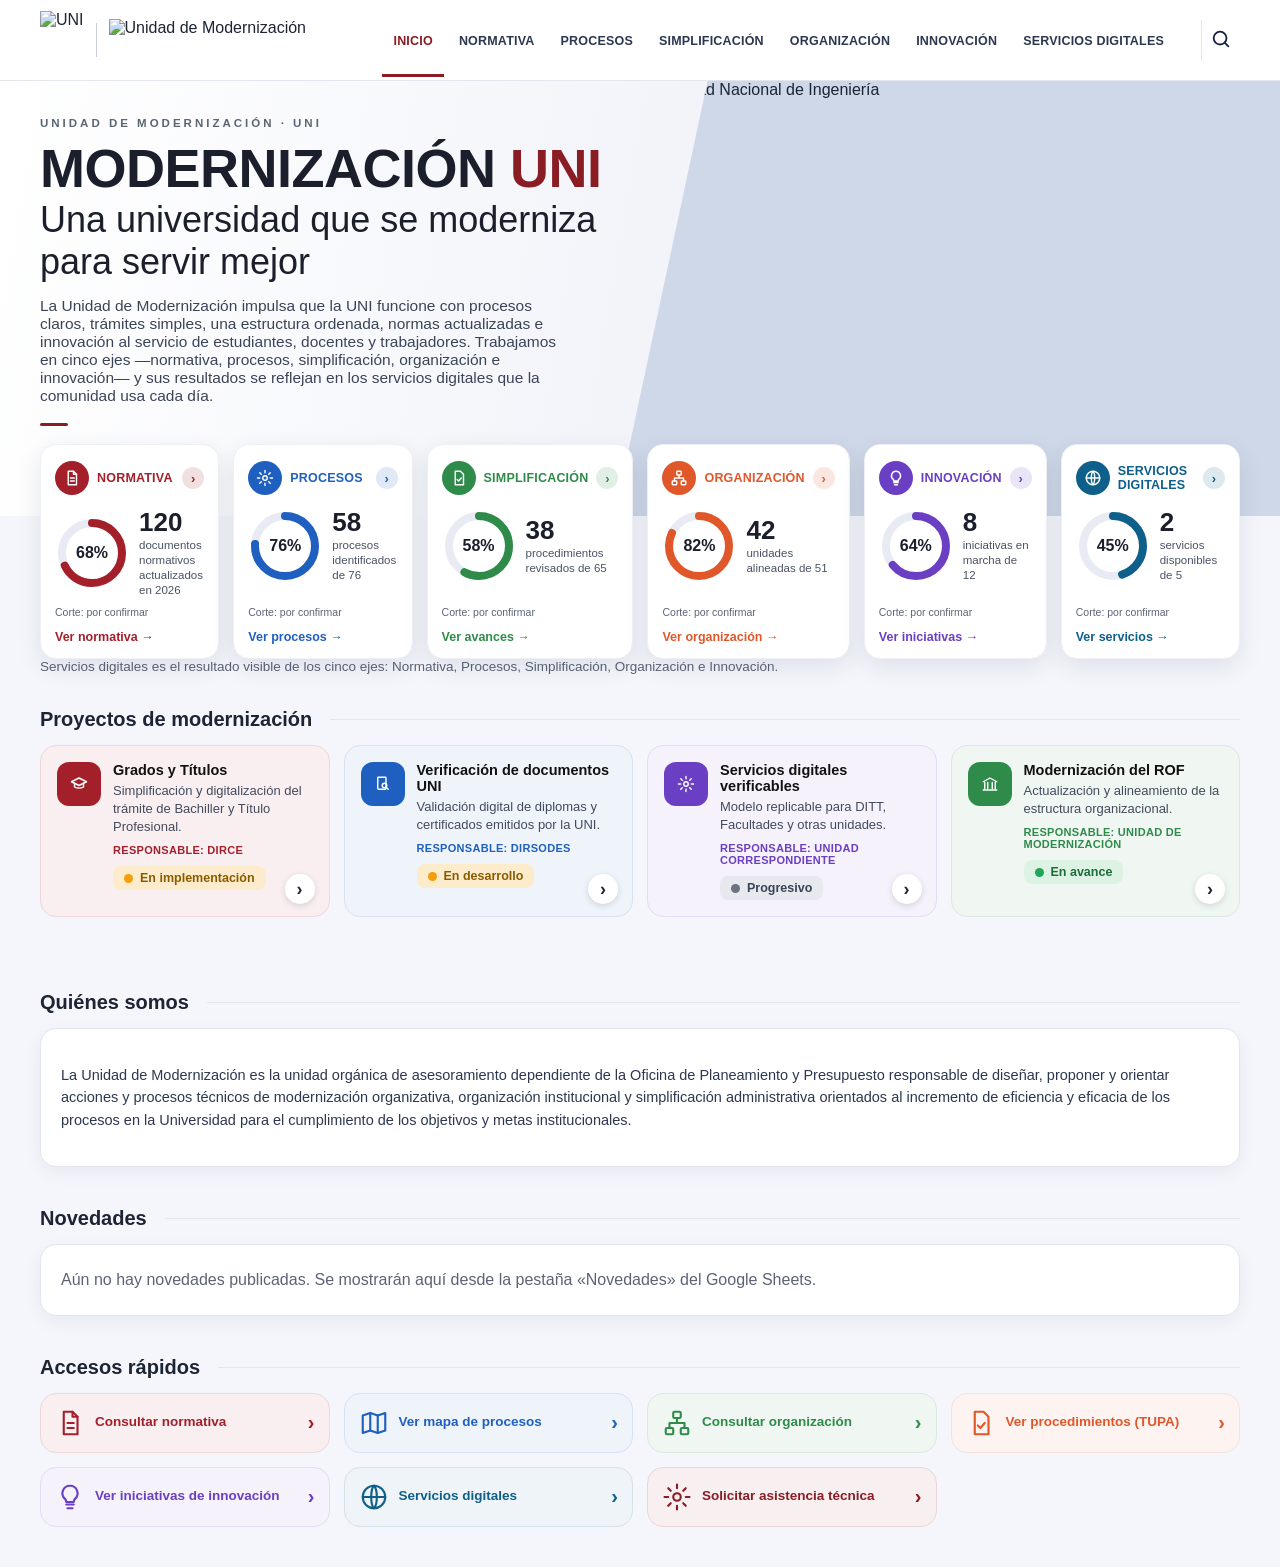
==== docs/index.html @ fdbe2433 "Mejorando interfaz de PROCESOS" ====
<!doctype html>
<html lang="es">
<head>
<meta charset="utf-8">
<meta name="viewport" content="width=device-width, initial-scale=1">
<title>Modernización UNI</title>
<style>
:root{
  --red:#8a1c24; --navy:#14233f; --ink:#1d2433; --muted:#5b6475; --line:#e3e6ee;
  --bg:#f4f6fb; --card:#ffffff; --radius:16px;
}
*{box-sizing:border-box}
html,body{margin:0}
body{font-family:"Segoe UI",Roboto,Arial,sans-serif;color:var(--ink);background:var(--bg);-webkit-font-smoothing:antialiased}
a{color:inherit;text-decoration:none}
.wrap{max-width:1240px;margin:0 auto;padding:0 20px}

/* Cabecera */
header{background:#fff;border-bottom:1px solid var(--line);position:sticky;top:0;z-index:20}
.bar{display:flex;align-items:center;gap:20px;height:80px}
.brand{display:flex;align-items:center;gap:12px;flex:none}
.brand img,.brand svg{height:58px;width:auto;display:block}
#unidad img{height:42px}
.brand{align-items:center}
.brand>span{display:flex;align-items:center;gap:10px}
.brand .u{font-size:12px;font-weight:700;line-height:1.15;color:var(--navy);text-transform:uppercase}
.brand .sep{width:1px;height:34px;background:#c9ceda}
.brand .m{font-size:17px;font-weight:500;line-height:1.1;color:var(--navy)}
nav{display:flex;gap:4px;margin-left:auto;align-items:center;flex-wrap:wrap}
nav a{font-size:12.5px;font-weight:600;letter-spacing:.2px;color:#2d3750;padding:30px 11px 26px;border-bottom:3px solid transparent;text-transform:uppercase;white-space:nowrap}
nav a:hover{color:var(--red)}
nav a.on{color:var(--red);border-bottom-color:var(--red)}
.lupa{border:0;background:none;cursor:pointer;padding:8px;margin-left:6px;border-left:1px solid var(--line);border-radius:0}
.lupa svg{width:22px;height:22px;stroke:var(--navy)}
.burger{display:none;border:0;background:none;font-size:26px;margin-left:auto;cursor:pointer;color:var(--navy)}

/* Hero */
.hero{position:relative;background:linear-gradient(100deg,#fff 0%,#f1f3f9 55%,#e9edf6 100%);overflow:hidden}
.hero .wrap{display:grid;grid-template-columns:1.05fr 1fr;min-height:330px;align-items:center}
.hero .txt{padding:36px 0 90px;position:relative;z-index:2}
.eyebrow{font-size:11.5px;letter-spacing:3px;color:#5b6475;text-transform:uppercase;font-weight:600}
h1{margin:12px 0 4px;font-size:clamp(34px,5vw,54px);line-height:1;font-weight:800;color:#1a1f2b;letter-spacing:-.5px}
h1 em{font-style:normal;color:var(--red)}
.hero h2{margin:0;font-weight:400;font-size:clamp(24px,3.2vw,36px);color:#1a1f2b}
.hero p{margin:14px 0 0;color:#3b4457;font-size:15.5px;max-width:520px}
.hero p:empty{display:none}
.hero .rule{width:28px;height:3px;background:var(--red);margin-top:18px;border-radius:2px}
.hero .img{position:absolute;right:0;top:0;bottom:0;width:52%;clip-path:polygon(14% 0,100% 0,100% 100%,0 100%);background:#cfd8e8}
.hero .img img,.hero .img svg{width:100%;height:100%;object-fit:cover;display:block}

/* Tarjetas */
.cards{display:grid;grid-template-columns:repeat(6,1fr);gap:14px;margin-top:-72px;position:relative;z-index:3}
.cards:empty{display:none}
.card{background:var(--card);border-radius:var(--radius);padding:16px 14px 14px;box-shadow:0 8px 24px rgba(20,35,63,.10);border:1px solid #eef0f6;display:flex;flex-direction:column;min-height:190px;transition:transform .15s,box-shadow .15s}
.card:hover{transform:translateY(-3px);box-shadow:0 12px 28px rgba(20,35,63,.16)}
.card .top{display:flex;align-items:center;gap:8px}
.ico{width:34px;height:34px;border-radius:50%;background:var(--c);display:grid;place-items:center;flex:none}
.ico svg{width:18px;height:18px;stroke:#fff;fill:none;stroke-width:1.9;stroke-linecap:round;stroke-linejoin:round}
.card h3{margin:0;font-size:12.5px;font-weight:800;color:var(--c);text-transform:uppercase;letter-spacing:.2px;flex:1}
.chev{width:22px;height:22px;border-radius:50%;background:color-mix(in srgb,var(--c) 14%,#fff);color:var(--c);display:grid;place-items:center;font-size:13px;font-weight:700}
.kpi{display:flex;align-items:center;gap:10px;margin:14px 0 auto}
.ring{position:relative;width:74px;height:74px;flex:none}
.ring svg{width:100%;height:100%;transform:rotate(-90deg)}
.ring circle{fill:none;stroke-width:8}
.ring .bg{stroke:#e8ebf3}
.ring .fg{stroke:var(--c);stroke-linecap:round;transition:stroke-dashoffset 1s ease}
.ring b{position:absolute;inset:0;display:grid;place-items:center;font-size:16px;color:#1a1f2b}
.kpi .n{font-size:26px;font-weight:800;line-height:1;color:#1a1f2b}
.kpi .d{font-size:11.5px;color:#4a5265;line-height:1.3;margin-top:3px}
.card .fuente{margin-top:8px;font-size:10.5px;color:var(--muted)}
.card .cta{margin-top:12px;font-size:12.5px;font-weight:700;color:var(--c)}

/* Proyectos */
.sec-h{display:flex;align-items:center;gap:18px;margin:34px 0 14px}
.sec-h h2{margin:0;font-size:20px;font-weight:600}
.sec-h .ln{flex:1;height:1px;background:var(--line)}
.sec-h a{color:#1f5fbf;font-weight:700;font-size:14px}
.proj{display:grid;grid-template-columns:repeat(4,1fr);gap:14px;padding-bottom:40px}
.p{background:color-mix(in srgb,var(--c) 7%,#fff);border:1px solid color-mix(in srgb,var(--c) 18%,#fff);border-radius:var(--radius);padding:16px;display:flex;gap:12px}
.p .ico{border-radius:12px;width:44px;height:44px}
.p h4{margin:0 0 4px;font-size:14.5px;color:#111}
.p p{margin:0;font-size:13px;color:#434b5c;line-height:1.4}
.p{position:relative}
.p .go{position:absolute;right:14px;bottom:12px;width:30px;height:30px;border-radius:50%;background:#fff;box-shadow:0 2px 6px rgba(20,35,63,.15);display:grid;place-items:center;font-size:18px;font-weight:700;color:#1d2433}
.est{display:inline-flex;align-items:center;gap:7px;margin-top:10px;padding:5px 11px;border-radius:8px;font-size:12.5px;font-weight:600;color:#3b4457}
.est i{width:9px;height:9px;border-radius:50%;background:currentColor}
.est.amb{background:#fdeccb;color:#8a5a00}.est.amb i{background:#f59e0b}
.est.grn{background:#dcf3e3;color:#1e6b3a}.est.grn i{background:#22a559}
.est.gry{background:#e7e9ef;color:#3b4457}.est.gry i{background:#6b7280}
.quick{display:grid;grid-template-columns:repeat(4,1fr);gap:14px;padding-bottom:40px}
.q{display:flex;align-items:center;gap:10px;background:color-mix(in srgb,var(--c) 7%,#fff);border:1px solid color-mix(in srgb,var(--c) 18%,#fff);border-radius:var(--radius);padding:14px;font-size:13.5px;font-weight:600;color:var(--c);line-height:1.25;transition:transform .15s,box-shadow .15s}
.q:hover{transform:translateY(-2px);box-shadow:0 8px 20px rgba(20,35,63,.12)}
.q span:nth-child(2){flex:1}
.qi svg{width:30px;height:30px;stroke:var(--c);fill:none;stroke-width:1.7;stroke-linecap:round;stroke-linejoin:round;display:block}
.q b{font-size:20px}
.p small{display:block;margin-top:8px;font-size:11px;font-weight:700;color:var(--c);text-transform:uppercase;letter-spacing:.3px}
.novs{display:grid;grid-template-columns:repeat(auto-fit,minmax(240px,1fr));gap:14px}
.nov{border-bottom:1px solid var(--line);padding:10px 0}
.nov small{display:block;color:var(--muted);font-size:12px}
.nov b{display:block;margin:2px 0 4px;font-size:14.5px}
.nov p{margin:0;font-size:13.5px;color:#3b4457;line-height:1.45}
.nov a{display:inline-block;margin-top:6px;color:#1f5fbf;font-weight:700;font-size:13px}

/* Páginas interiores */
.panel{background:#fff;border:1px solid var(--line);border-radius:var(--radius);padding:20px;box-shadow:0 6px 18px rgba(20,35,63,.06);margin-bottom:40px}
.panel .tools{display:flex;gap:12px;align-items:center;margin-bottom:14px;flex-wrap:wrap}
.panel input[type=search]{flex:1;min-width:200px;padding:10px 14px;border:1px solid #cfd5e3;border-radius:10px;font:inherit}
.tw{overflow-x:auto}
table{border-collapse:collapse;width:100%;font-size:14px}
th{background:#f1f3f9;text-align:left;padding:10px 12px;font-size:12px;text-transform:uppercase;letter-spacing:.4px;color:#3b4457;position:sticky;top:0}
td{padding:10px 12px;border-top:1px solid var(--line);vertical-align:top}
tr:hover td{background:#fafbfe}
.note{padding:14px 16px;border-radius:12px;background:#fff7e6;border:1px solid #f2d9a0;color:#6b4e00;font-size:14px;margin-bottom:18px}
.hero.inner .wrap{align-items:start}.hero.inner .txt{padding:36px 0 110px}.single{max-width:300px}

/* Búsqueda */
#ov{position:fixed;inset:0;background:rgba(20,35,63,.55);display:none;z-index:50;padding:70px 16px}
#ov.on{display:block}
.sb{max-width:680px;margin:0 auto;background:#fff;border-radius:16px;box-shadow:0 20px 50px rgba(0,0,0,.3);overflow:hidden}
.sb input{width:100%;border:0;border-bottom:1px solid var(--line);padding:18px 20px;font-size:17px;outline:none;font-family:inherit}
.sb ul{list-style:none;margin:0;padding:0;max-height:60vh;overflow:auto}
.sb li a{display:block;padding:12px 20px;border-bottom:1px solid #f0f2f7}
.sb li a:hover{background:#f6f8fc}
.sb li b{display:block;font-size:14.5px}
.sb li span{font-size:12px;color:var(--muted)}
.sb .em{padding:20px;color:var(--muted);font-size:14px}
mark{background:#ffe9a8;padding:0 1px;border-radius:2px}
#toast{position:fixed;bottom:20px;left:50%;transform:translateX(-50%);background:#14233f;color:#fff;padding:10px 16px;border-radius:10px;font-size:13px;display:none;z-index:60}

@media(max-width:1100px){.cards{grid-template-columns:repeat(3,1fr)}.proj{grid-template-columns:repeat(2,1fr)}.quick{grid-template-columns:repeat(3,1fr)}}
@media(max-width:900px){
  .burger{display:block}
  .lupa{margin-left:0;border:0}
  nav{display:none;position:absolute;top:80px;left:0;right:0;background:#fff;flex-direction:column;align-items:stretch;border-bottom:1px solid var(--line);padding:6px 20px}
  nav.open{display:flex}
  nav a{padding:12px 4px;border-bottom:1px solid #f0f2f7}
  .hero .wrap{grid-template-columns:1fr}
  .hero .img{position:relative;width:100%;height:200px;clip-path:none;order:-1}
  .hero .wrap{min-height:0}
  .hero .txt{padding:24px 0 90px}
}
@media(max-width:600px){.cards{grid-template-columns:repeat(2,1fr)}.proj,.quick{grid-template-columns:1fr}.brand .m{font-size:14px}}
@media(max-width:420px){.cards{grid-template-columns:1fr}}
/* ===== Estructura común de los módulos (Presentación, pestañas, contenido) ===== */
main.wide{max-width:1560px}
.hero.wide .wrap{max-width:1560px}
.org{display:grid;grid-template-columns:230px 1fr;gap:22px;padding:22px 0 40px;align-items:start}
.side{background:#fff;border:1px solid var(--line);border-radius:var(--radius);padding:10px;position:sticky;top:96px}
.side .sh{display:flex;align-items:center;gap:10px;background:var(--red);color:#fff;border-radius:12px;padding:12px 14px;font-weight:700;margin-bottom:8px}
.side .sh svg{width:20px;height:20px;stroke:#fff;fill:none;stroke-width:1.8;stroke-linecap:round;stroke-linejoin:round}
.side button{display:flex;align-items:center;gap:10px;width:100%;text-align:left;border:0;background:none;padding:11px 12px;border-radius:10px;font:inherit;font-size:14px;color:#2d3750;cursor:pointer}
.side button svg{width:18px;height:18px;stroke:#5b6475;fill:none;stroke-width:1.8;stroke-linecap:round;stroke-linejoin:round;flex:none}
.side button:hover{background:#f4f6fb}
.side button.on{background:#fdecee;color:var(--red);font-weight:700}
.side button.on svg{stroke:var(--red)}
.ohead{display:flex;align-items:flex-end;justify-content:space-between;gap:20px;flex-wrap:wrap;margin-bottom:16px}
.ohead h1{font-size:30px;margin:0;color:#1a1f2b;letter-spacing:0}
.ohead p{margin:4px 0 0;color:var(--muted)}
.kpis{display:flex;gap:12px;flex-wrap:wrap}
.kpi2{background:#fff;border:1px solid var(--line);border-radius:14px;padding:12px 18px;display:flex;align-items:center;gap:12px;min-width:150px}
.kpi2 svg{width:30px;height:30px;stroke:var(--navy);fill:none;stroke-width:1.6;stroke-linecap:round;stroke-linejoin:round}
.kpi2 small{display:block;font-size:12px;color:var(--muted)}
.kpi2 b{font-size:24px;line-height:1.1;color:#1a1f2b}

.sprog{display:flex;align-items:center;gap:12px;margin-top:12px;padding:14px 12px 6px;border-top:1px solid var(--line)}
.sprog .ring{width:64px;height:64px}
.sprog .ring b{font-size:14px}
.sprog .n{font-size:14px;font-weight:800;color:#1a1f2b}
.sprog .d{font-size:12px;color:var(--muted);line-height:1.3}

.chartgrid{display:grid;grid-template-columns:minmax(0,1fr) 400px;gap:16px;align-items:start}
.chartbox{background:#fff;border:1px solid var(--line);border-radius:var(--radius);padding:14px;position:relative}
.chartbox:fullscreen{padding:18px;overflow:auto}
.ctools{display:flex;align-items:center;gap:10px;flex-wrap:wrap;margin-bottom:10px}
.ctools h2{margin:0;font-size:20px;color:var(--red)}
.tag{background:#fdecee;color:var(--red);border-radius:999px;padding:3px 10px;font-size:12px;font-weight:700}
.srch{position:relative;margin-left:auto;flex:1;min-width:180px;max-width:300px}
.srch input{width:100%;padding:9px 12px;border:1px solid #cfd5e3;border-radius:10px;font:inherit;font-size:14px}
.srch ul{position:absolute;left:0;right:0;top:100%;background:#fff;border:1px solid var(--line);border-radius:10px;margin:4px 0 0;padding:0;list-style:none;box-shadow:0 10px 24px rgba(0,0,0,.15);z-index:15;max-height:260px;overflow:auto;display:none}
.srch ul.on{display:block}
.srch li{padding:9px 12px;cursor:pointer;font-size:13.5px;border-bottom:1px solid #f0f2f7}
.srch li:hover{background:#f4f6fb}
.srch li small{color:var(--muted);margin-left:6px}
.btn{border:1px solid #cfd5e3;background:#fff;border-radius:10px;padding:8px 12px;font:inherit;font-size:13.5px;cursor:pointer}
.btn:hover{background:#f4f6fb}
.vp{height:640px;overflow:auto;border:1px solid var(--line);border-radius:12px;background:#fff;cursor:grab;position:relative}
.vp.drag{cursor:grabbing}
.chartbox:fullscreen .vp{height:calc(100vh - 150px)}
.stage{position:relative;line-height:0;transition:width .2s}
.stage img{width:100%;height:auto;display:block;user-select:none}
.hs{position:absolute;border:0;background:transparent;padding:0;cursor:pointer;border-radius:2px}
.hs:hover{outline:2px solid rgba(31,95,191,.7);background:rgba(31,95,191,.08)}
.hs.sel{outline:3px solid #1f5fbf;box-shadow:0 0 0 4px rgba(31,95,191,.25);background:rgba(31,95,191,.06)}
.hs:focus-visible{outline:3px solid #1f5fbf}
.zoom{position:absolute;left:26px;top:112px;display:flex;flex-direction:column;gap:6px;z-index:5}
.zoom button{width:34px;height:34px;border-radius:8px;border:1px solid #cfd5e3;background:#fff;font-size:20px;cursor:pointer;box-shadow:0 2px 6px rgba(0,0,0,.12)}
.legend{display:flex;gap:16px;flex-wrap:wrap;margin-top:10px;font-size:12.5px;color:#4a5265}
.legend i{display:inline-block;width:14px;height:14px;border-radius:3px;margin-right:6px;vertical-align:-2px;border:1px solid rgba(0,0,0,.15)}

.detail{background:#fff;border:1px solid var(--line);border-radius:var(--radius);overflow:hidden;position:sticky;top:96px}
.dh{background:#1f4f9a;color:#fff;padding:14px 16px;display:flex;align-items:center;gap:10px}
.dh h3{margin:0;font-size:16px;flex:1;letter-spacing:.2px}
.dh button{border:0;background:none;color:#fff;font-size:18px;cursor:pointer}
.tabs{display:flex;gap:2px;border-bottom:1px solid var(--line);padding:0 8px;overflow-x:auto}
.tabs button{border:0;background:none;padding:11px 6px;font:inherit;font-size:12px;font-weight:600;color:#4a5265;cursor:pointer;border-bottom:3px solid transparent;white-space:nowrap}
.tabs button.on{color:var(--red);border-bottom-color:var(--red)}
.db{padding:16px;max-height:560px;overflow:auto;font-size:13.5px;line-height:1.5}
.dempty{padding:28px 20px;color:var(--muted);font-size:14px}
.ucard{display:flex;align-items:center;gap:12px;background:#fdecee;border-radius:12px;padding:12px;margin-bottom:12px}
.ucard .ico{--c:var(--red);width:40px;height:40px}
.ucard b{flex:1;font-size:14.5px}
.pill{background:#d9f3e1;color:#1e7a3c;border-radius:8px;padding:4px 10px;font-weight:700;font-size:12px}
.kv{width:100%;font-size:13.5px;margin-bottom:14px}
.kv td{padding:5px 0;border:0;vertical-align:top}
.kv td:first-child{width:112px;font-weight:700;color:#2d3750}
.kv tr:hover td{background:none}
.db h4{margin:14px 0 8px;color:#1f5fbf;font-size:15px}
.nat{background:#eaf1fd;border-radius:10px;padding:12px 14px;color:#1f3a6b}
.nat p{margin:0 0 6px}
.nat ul,.db ul.bl{margin:6px 0 0;padding-left:20px}
.fl{list-style:none;margin:0;padding:0}
.fl li{display:flex;gap:10px;padding:7px 0;border-bottom:1px solid #f0f2f7}
.fl .k{flex:none;width:24px;height:24px;border-radius:50%;background:#eaf1fd;color:#1f5fbf;font-weight:700;font-size:12px;display:grid;place-items:center}
.ulist{list-style:none;margin:0;padding:0}
.ulist li{padding:10px 12px;border:1px solid var(--line);border-radius:10px;margin-bottom:8px;cursor:pointer;display:flex;justify-content:space-between;gap:8px}
.ulist li:hover{background:#f4f6fb}
.ulist small{color:var(--muted)}
.mt{width:100%;font-size:13px}
.mt th,.mt td{padding:7px 8px}
.empty{color:var(--muted);padding:6px 0}

.panel .rofs details{border-bottom:1px solid var(--line);padding:8px 0}
.rofs summary{cursor:pointer;font-weight:600}
.rofs details p,.rofs details li{font-size:14px;margin:6px 0}

.vh{display:flex;align-items:center;gap:12px;flex-wrap:wrap;margin:0 0 8px}
.vh h2{margin:0;font-size:20px;color:var(--red)}
.vdesc{margin:0 0 14px;color:var(--muted);font-size:14px}
.caption{margin:0 0 6px;color:var(--muted);font-size:13.5px}
.note-s{font-size:13px;color:#6b4e00;background:#fff7e6;border:1px solid #f2d9a0;border-radius:10px;padding:10px 12px;margin:12px 0 0}
.fuente-c{font-size:12px;color:var(--muted);margin:14px 0 0}
.sub{margin:22px 0 10px;font-size:15px;color:#1a1f2b}

.statement{text-align:center;max-width:760px;margin:6px auto 30px;font-size:clamp(21px,2.6vw,30px);line-height:1.5;font-weight:600;color:#1a1f2b;letter-spacing:-.2px;position:relative;padding-top:22px}
.statement::before{content:'';position:absolute;top:0;left:50%;transform:translateX(-50%);width:48px;height:3px;background:var(--c,var(--red));border-radius:2px}
.pres .tiles{display:grid;grid-template-columns:repeat(3,1fr);gap:14px;margin-bottom:18px}
.tile{background:#fff;border:1px solid var(--line);border-top:4px solid var(--c,var(--red));border-radius:14px;padding:16px 18px}
.tile b{display:block;font-size:30px;line-height:1.1;color:#1a1f2b}
.tile span{display:block;font-size:13px;color:var(--muted);margin-top:4px;line-height:1.35}
.acts{display:flex;gap:10px;flex-wrap:wrap}
.btn.primary{background:var(--red);border-color:var(--red);color:#fff}
.btn.primary:hover{background:#6f141b}
.btn{text-decoration:none;display:inline-block;color:inherit}

.prose h3{margin:20px 0 8px;font-size:15.5px;color:#1a1f2b}
.prose p,.prose li{font-size:14.5px;line-height:1.55;color:#2d3750}
.prose ul,.prose ol{padding-left:22px;margin:6px 0}
.prose details{margin:12px 0}
.prose summary{cursor:pointer;font-weight:600;color:#1f5fbf}
.steps{display:grid;grid-template-columns:repeat(auto-fit,minmax(200px,1fr));gap:12px;margin:12px 0}
.step{border:1px solid var(--line);border-radius:12px;padding:12px 14px;background:#fafbfe}
.step b{display:block;color:var(--red);font-size:14px;margin-bottom:4px}
.step p{margin:0;font-size:13.5px;color:#3b4457;line-height:1.45}
.step.hl{background:#fdecee;border-color:#f3c9cd}

.bars .row{display:grid;grid-template-columns:190px 1fr 56px;gap:12px;align-items:center;margin:9px 0;font-size:14px}
.bars .bar{height:12px;background:#eef1f7;border-radius:6px;overflow:hidden}
.bars .bar i{display:block;height:100%;background:var(--red);border-radius:6px}
.bars b{text-align:right}

.tools select{font:inherit;font-size:14px;padding:9px 10px;border:1px solid #cfd5e3;border-radius:10px;background:#fff}
.tools .cnt{color:var(--muted);font-size:13px}
.fm{display:grid;gap:14px;max-width:640px}
.fm label{display:grid;gap:6px;font-size:13.5px;font-weight:600;color:#2d3750}
.fm input,.fm textarea{font:inherit;font-weight:400;padding:10px 12px;border:1px solid #cfd5e3;border-radius:10px}
.fsel{margin:0 0 14px;font-size:14px}
.fsel select{font:inherit;padding:8px 10px;border:1px solid #cfd5e3;border-radius:10px;margin-left:6px}
.fdl{display:grid;grid-template-columns:200px 1fr;gap:8px 14px;margin:0 0 12px;font-size:14px}
.fdl dt{font-weight:700;color:#2d3750}
.fdl dd{margin:0;color:#3b4457}
.fdl dd i{color:var(--muted)}

.mapbox{position:relative;line-height:0;border:1px solid var(--line);border-radius:12px;overflow:hidden;background:#fff}
.mapbox img{width:100%;height:auto;display:block;user-select:none}
.mapbox .hs{cursor:pointer}
.mapbox .hs:hover{outline:3px solid rgba(255,255,255,.9);box-shadow:0 0 0 5px rgba(138,28,36,.45);background:rgba(255,255,255,.08)}

.foot{display:grid;grid-template-columns:1fr 1fr;gap:16px;margin:10px 0 40px}
.fbox{background:#fff;border:1px solid var(--line);border-radius:var(--radius);padding:18px}
.fbox h3{margin:0 0 10px;font-size:16px;color:#1a1f2b}
.fbox p{font-size:14px;margin:0 0 10px;color:#3b4457}
.fbox dl{display:grid;grid-template-columns:110px 1fr;gap:6px 12px;margin:0 0 12px;font-size:14px}
.fbox dt{font-weight:700;color:#2d3750}
.fbox dd{margin:0;color:#3b4457}
.fbox dd i{color:var(--muted)}
.fbox .btn{margin-top:4px}

.rofs details.hl{background:#fdecee;border-radius:10px;padding:0 10px;border-bottom:0}
.rofs details.hl summary{color:var(--red)}
.hlnote{font-size:13.5px;color:#6b1419;background:#fdecee;border-radius:10px;padding:10px 12px;margin:0 0 12px}

@media(max-width:1100px){.chartgrid{grid-template-columns:1fr}.detail{position:static}}
@media(max-width:900px){
  .org{grid-template-columns:1fr}
  .side{position:static;display:flex;overflow-x:auto;gap:4px}
  .side .sh{display:none}
  .side button{white-space:nowrap;width:auto}
  .side .sprog{flex:none;margin:0 0 0 4px;padding:0 10px 0 12px;border-top:0;border-left:1px solid var(--line)}
  .vp{height:480px}
  .pres .tiles{grid-template-columns:1fr}
  .foot{grid-template-columns:1fr}
  .bars .row{grid-template-columns:1fr;gap:4px}
  .fdl{grid-template-columns:1fr;gap:2px}
}

</style>
</head>
<body>

<header>
  <div class="wrap bar">
    <a class="brand" data-go="inicio" href="#">
      <span id="logo"></span>
      <span class="sep"></span>
      <span id="unidad"><span class="m">Unidad de<br>Modernización</span></span>
    </a>
    <nav id="nav"></nav>
    <button class="lupa" id="btnSearch" aria-label="Buscar"><svg viewBox="0 0 24 24" fill="none" stroke-width="2" stroke-linecap="round"><circle cx="11" cy="11" r="7"/><path d="M20 20l-4-4"/></svg></button>
    <button class="burger" id="burger" aria-label="Menú">☰</button>
  </div>
</header>

<section class="hero">
  <div class="wrap">
    <div class="txt">
      <div class="eyebrow" id="eyebrow">Plataforma de modernización</div>
      <h1 id="h1">MODERNIZACIÓN <em>UNI</em></h1>
      <h2 id="h2">Estado actual</h2>
      <p id="sub">Una visión integrada del avance de la modernización institucional.</p>
      <div class="rule"></div>
    </div>
    <div class="img" id="heroImg"></div>
  </div>
</section>

<main class="wrap">
  <div id="cards" class="cards"></div>
  <div id="inner"></div>
</main>

<div id="ov"><div class="sb">
  <input id="q" type="search" placeholder="Buscar en la plataforma…" autocomplete="off">
  <ul id="res"></ul>
</div></div>
<div id="toast"></div>

<script>
/* ===== Configuración (inyectada por build.ps1 desde config.json) ===== */
const CFG = {"sheetId":"1uZXfUJEjqB4Cp5wfel468guVGFYdLR3NtXSsrEAdOWU","logo":"img/logo-uni.png","heroImage":"img/hero-inicio.jpg","tabs":{"resumen":"Resumen","proyectos":"Proyectos","normativa":"Normativa","procesos":"Procesos","simplificacion":"Simplificacion","organizacion":"Organizacion","innovacion":"Innovacion","servicios":"ServiciosDigitales","documentos":"Documentos","retos":"Retos","casos":"Casos","novedades":"Novedades"},"contacto":{"correo":"","anexo":"","ubicacion":"","horario":""},"asistencia":"","nav":{"inicio":"inicio.html","normativa":"normativa.html","procesos":"procesos.html","simplificacion":"simplificacion.html","organizacion":"organizacion.html","innovacion":"innovacion.html","servicios-digitales":"servicios-digitales.html"},"unidad":"img/unidad.png","orgImage":"img/organigrama.jpg"};
const PAGE = 'inicio';

/* ===== Definición de secciones ===== */
const I = {
  doc:'<path d="M7 3h7l4 4v14H7z"/><path d="M14 3v4h4M10 12h5M10 16h5"/>',
  gear:'<circle cx="12" cy="12" r="3"/><path d="M12 2v3M12 19v3M2 12h3M19 12h3M5 5l2 2M17 17l2 2M19 5l-2 2M7 17l-2 2"/>',
  check:'<path d="M7 3h7l4 4v14H7z"/><path d="M9.5 14l2 2 3.5-4"/>',
  org:'<rect x="9" y="3" width="6" height="5" rx="1"/><rect x="3" y="16" width="6" height="5" rx="1"/><rect x="15" y="16" width="6" height="5" rx="1"/><path d="M12 8v4M6 16v-4h12v4"/>',
  bulb:'<path d="M9 18h6M10 21h4M12 3a6 6 0 00-4 10.5c.7.7 1 1.3 1 2.5h6c0-1.2.3-1.8 1-2.5A6 6 0 0012 3z"/>',
  globe:'<circle cx="12" cy="12" r="9"/><path d="M3 12h18M12 3c3 3 3 15 0 18M12 3c-3 3-3 15 0 18"/>',
  cap:'<path d="M2 9l10-5 10 5-10 5z"/><path d="M6 11v5c3 2 9 2 12 0v-5"/>',
  search:'<rect x="5" y="3" width="11" height="16" rx="1"/><circle cx="14" cy="14" r="3"/><path d="M16 16l3 3"/>',
  build:'<path d="M3 9l9-5 9 5M5 10v8M9 10v8M15 10v8M19 10v8M3 20h18"/>',
  map:'<path d="M9 4L3 6v14l6-2 6 2 6-2V4l-6 2z"/><path d="M9 4v14M15 6v14"/>'
};
const SECTIONS = [
  {k:'normativa',    t:'Normativa',          c:'#a3202a', ic:I.doc,   cta:'Ver normativa'},
  {k:'procesos',     t:'Procesos',           c:'#1f5fbf', ic:I.gear,  cta:'Ver procesos'},
  {k:'simplificacion',t:'Simplificación',    c:'#2e8b4a', ic:I.check, cta:'Ver avances'},
  {k:'organizacion', t:'Organización',       c:'#e0572a', ic:I.org,   cta:'Ver organización'},
  {k:'innovacion',   t:'Innovación',         c:'#6a3fc4', ic:I.bulb,  cta:'Ver iniciativas'},
  {k:'servicios',    t:'Servicios digitales',c:'#0e5f8a', ic:I.globe, cta:'Ver servicios'}
];
const PROJ_ICONS = {cap:I.cap, search:I.search, gear:I.gear, build:I.build, doc:I.doc, globe:I.globe, bulb:I.bulb, org:I.org, check:I.check};

/* ===== Datos de respaldo (los del prototipo) ===== */
const DEMO_RESUMEN = [
  {clave:'normativa',porcentaje:68,cifra:120,descripcion:'documentos normativos actualizados en 2026'},
  {clave:'procesos',porcentaje:76,cifra:58,descripcion:'procesos identificados de 76'},
  {clave:'simplificacion',porcentaje:58,cifra:38,descripcion:'procedimientos revisados de 65'},
  {clave:'organizacion',porcentaje:82,cifra:42,descripcion:'unidades alineadas de 51'},
  {clave:'innovacion',porcentaje:64,cifra:8,descripcion:'iniciativas en marcha de 12'},
  {clave:'servicios',porcentaje:45,cifra:2,descripcion:'servicios disponibles de 5'}
];
const DEMO_PROJ = [
  {titulo:'Grados y Títulos',descripcion:'Simplificación y digitalización del trámite de Bachiller y Título Profesional.',responsable:'DIRCE',icono:'cap',color:'#a3202a',estado:'En implementación'},
  {titulo:'Verificación de documentos UNI',descripcion:'Validación digital de diplomas y certificados emitidos por la UNI.',responsable:'DIRSODES',icono:'search',color:'#1f5fbf',estado:'En desarrollo'},
  {titulo:'Servicios digitales verificables',descripcion:'Modelo replicable para DITT, Facultades y otras unidades.',responsable:'Unidad correspondiente',icono:'gear',color:'#6a3fc4',estado:'Progresivo'},
  {titulo:'Modernización del ROF',descripcion:'Actualización y alineamiento de la estructura organizacional.',responsable:'Unidad de Modernización',icono:'build',color:'#2e8b4a',estado:'En avance'}
];

/* ===== Utilidades ===== */
const $ = s => document.querySelector(s);
const esc = s => String(s ?? '').replace(/[&<>"]/g, c => ({'&':'&amp;','<':'&lt;','>':'&gt;','"':'&quot;'}[c]));
const norm = s => String(s||'').toLowerCase().normalize('NFD').replace(/[̀-ͯ]/g,'');
const pageKey = k => k === 'servicios' ? 'servicios-digitales' : k;
const navUrl = k => (CFG.nav||{})[pageKey(k)] || pageKey(k)+'.html';
const svgIcon = p => `<svg viewBox="0 0 24 24">${p}</svg>`;

function toast(m){const t=$('#toast');t.textContent=m;t.style.display='block';clearTimeout(toast.t);toast.t=setTimeout(()=>t.style.display='none',3200)}

function goto(key){
  const url = (CFG.nav||{})[pageKey(key)];
  if(url){ window.location.href = url; }
  else toast('Falta la URL de «'+key+'» en config.json (nav). Luego ejecuta build.ps1.');
}

function parseCSV(t){
  const rows=[];let r=[],f='',q=false;
  for(let i=0;i<t.length;i++){
    const c=t[i];
    if(q){ if(c==='"'){ if(t[i+1]==='"'){f+='"';i++} else q=false } else f+=c }
    else if(c==='"') q=true;
    else if(c===','){r.push(f);f=''}
    else if(c==='\n'){r.push(f);rows.push(r);r=[];f=''}
    else if(c!=='\r') f+=c;
  }
  if(f!==''||r.length){r.push(f);rows.push(r)}
  return rows;
}

const cache = {};
function sheet(tab){
  if(!CFG.sheetId) return Promise.reject(new Error('sin sheetId'));
  if(!tab) return Promise.reject(new Error('pestaña sin nombre'));
  if(cache[tab]) return cache[tab];
  const url = `https://docs.google.com/spreadsheets/d/${CFG.sheetId}/gviz/tq?tqx=out:csv&sheet=${encodeURIComponent(tab)}`;
  return cache[tab] = fetch(url).then(r=>{ if(!r.ok) throw new Error(r.status); return r.text() })
    .then(t=>{
      const rows = parseCSV(t).filter(r=>r.some(x=>x.trim()!==''));
      if(!rows.length) return {head:[],rows:[]};
      return {head:rows[0].map(h=>h.trim()), rows:rows.slice(1)};
    });
}
const asObjects = d => d.rows.map(r=>Object.fromEntries(d.head.map((h,i)=>[norm(h),r[i]??''])));

/* ===== Cabecera / navegación ===== */
function buildHeader(){
  $('#logo').innerHTML = CFG.logo
    ? `<img src="${esc(CFG.logo)}" alt="UNI">`
    : `<svg viewBox="0 0 48 48"><circle cx="24" cy="24" r="22" fill="#fff" stroke="#8a1c24" stroke-width="3"/><path d="M24 8l12 4v10c0 8-5 13-12 17-7-4-12-9-12-17V12z" fill="#8a1c24"/><text x="24" y="28" text-anchor="middle" font-size="11" font-weight="800" fill="#fff" font-family="Arial">UNI</text></svg><span class="u">Universidad Nacional<br>de Ingeniería</span>`;
  if(CFG.unidad) $('#unidad').innerHTML = `<img src="${esc(CFG.unidad)}" alt="Unidad de Modernización">`;
  const items = [{k:'inicio',t:'Inicio'}, ...SECTIONS];
  $('#nav').innerHTML = items.map(s=>
    `<a href="#" data-go="${s.k}" class="${s.k===PAGE||(s.k==='servicios'&&PAGE==='servicios-digitales')?'on':''}">${esc(s.t)}</a>`).join('');
  document.addEventListener('click',e=>{
    const a=e.target.closest('[data-go]'); if(!a) return;
    e.preventDefault(); goto(a.dataset.go);
  });
  $('#burger').onclick=()=>$('#nav').classList.toggle('open');
}

/* M = definición del módulo (titular, descripción y equipo); null para Inicio sin texto propio */
function buildHero(sec, M){
  const hi = $('#heroImg');
  if(CFG.heroImage){ hi.innerHTML = `<img src="${esc(CFG.heroImage)}" alt="Universidad Nacional de Ingeniería">`; }
  else hi.innerHTML = `<svg viewBox="0 0 600 340" preserveAspectRatio="xMidYMid slice">
    <defs><linearGradient id="sk" x1="0" y1="0" x2="0" y2="1"><stop offset="0" stop-color="#7fb2e8"/><stop offset="1" stop-color="#d9e8f7"/></linearGradient></defs>
    <rect width="600" height="340" fill="url(#sk)"/>
    <ellipse cx="60" cy="230" rx="90" ry="70" fill="#3d7a3a"/><ellipse cx="560" cy="200" rx="70" ry="80" fill="#356f33"/>
    <rect x="70" y="170" width="470" height="150" fill="#f2efe8"/>
    <rect x="300" y="110" width="170" height="210" fill="#a8222b"/>
    ${[0,1,2,3].map(r=>[0,1,2,3,4].map(c=>`<rect x="${315+c*30}" y="${125+r*45}" width="18" height="28" fill="#33425c"/>`).join('')).join('')}
    ${[0,1,2].map(r=>[0,1,2,3,4,5,6,7].map(c=>`<rect x="${85+c*35}" y="${185+r*40}" width="22" height="24" fill="#8fa3bf"/>`).join('')).join('')}
    <rect x="70" y="316" width="470" height="24" fill="#c9c5ba"/></svg>`;
  if(M){
    $('#eyebrow').textContent='Unidad de Modernización · ' + M.equipo;
    if(sec) $('#h1').innerHTML = esc(sec.t.toUpperCase()).replace(/(\S+)$/,'<em>$1</em>');
    $('#h2').textContent = M.titular;
    $('#sub').textContent = M.desc;
  }
}

/* ===== Tarjetas ===== */
function cardHTML(s, d){
  const pct = Math.max(0,Math.min(100,Number(d.porcentaje)||0));
  const R=30, C=2*Math.PI*R;
  return `<a class="card" href="#" data-go="${s.k}" style="--c:${s.c}">
    <div class="top"><span class="ico">${svgIcon(s.ic)}</span><h3>${esc(s.t)}</h3><span class="chev">›</span></div>
    <div class="kpi">
      <div class="ring"><svg viewBox="0 0 74 74"><circle class="bg" cx="37" cy="37" r="${R}"/><circle class="fg" cx="37" cy="37" r="${R}" stroke-dasharray="${C}" stroke-dashoffset="${C}" data-off="${C*(1-pct/100)}"/></svg><b>${pct}%</b></div>
      <div><div class="n">${esc(d.cifra)}</div><div class="d">${esc(d.descripcion)}</div></div>
    </div>
    <div class="fuente">Corte: ${esc(d.corte||'por confirmar')}</div>
    <div class="cta">${esc(s.cta)} →</div>
  </a>`;
}
function animateRings(){
  requestAnimationFrame(()=>requestAnimationFrame(()=>
    document.querySelectorAll('.ring .fg').forEach(c=>c.style.strokeDashoffset=c.dataset.off)));
}

async function loadResumen(){
  try{ const d = asObjects(await sheet(CFG.tabs.resumen)); if(d.length) return d; }catch(e){}
  return DEMO_RESUMEN;
}

/* ===== Inicio ===== */
async function renderHome(){
  buildHero(null, HOME);
  const res = await loadResumen();
  const by = Object.fromEntries(res.map(r=>[norm(r.clave),r]));
  $('#cards').innerHTML = SECTIONS.map(s=>cardHTML(s, by[s.k]||{porcentaje:0,cifra:'–',descripcion:'Sin datos'})).join('');
  animateRings();

  let proj; try{ proj = asObjects(await sheet(CFG.tabs.proyectos)); if(!proj.length) throw 0 }catch(e){ proj = DEMO_PROJ }
  const estCls = e => /implement|desarroll/i.test(e)?'amb':/avance|complet|conclu/i.test(e)?'grn':'gry';
  const projCard = p => `
      <div class="p" style="--c:${esc(p.color||'#1f5fbf')}">
        <span class="ico">${svgIcon(PROJ_ICONS[p.icono]||I.gear)}</span>
        <div><h4>${esc(p.titulo)}</h4><p>${esc(p.descripcion)}</p><small>Responsable: ${esc(p.responsable)}</small>
          ${p.estado?`<span class="est ${estCls(p.estado)}"><i></i>${esc(p.estado)}</span>`:''}</div>
        <span class="go">›</span>
      </div>`;
  const QUICK = [
    {href:()=>'https://cdnuni.uni.edu.pe/dn/', t:'Consultar normativa', c:'#a3202a', ic:I.doc},
    {href:()=>navUrl('procesos')+'#mapa', t:'Ver mapa de procesos', c:'#1f5fbf', ic:I.map},
    {href:()=>navUrl('organizacion')+'#organigrama', t:'Consultar organización', c:'#2e8b4a', ic:I.org},
    {href:()=>navUrl('simplificacion')+'#tupa', t:'Ver procedimientos (TUPA)', c:'#e0572a', ic:I.check},
    {href:()=>navUrl('innovacion'), t:'Ver iniciativas de innovación', c:'#6a3fc4', ic:I.bulb},
    {href:()=>navUrl('servicios'), t:'Servicios digitales', c:'#0e5f8a', ic:I.globe},
    {href:()=>CFG.asistencia||navUrl('servicios')+'#asistencia', t:'Solicitar asistencia técnica', c:'#8a1c24', ic:I.gear}
  ];
  $('#inner').innerHTML = `
    <p class="caption">Servicios digitales es el resultado visible de los cinco ejes: Normativa, Procesos, Simplificación, Organización e Innovación.</p>
    <div class="sec-h"><h2>Proyectos de modernización</h2><span class="ln"></span>${proj.length>4?'<a href="#" id="allProj">Ver todos los proyectos →</a>':''}</div>
    <div class="proj" id="projList">${proj.slice(0,4).map(projCard).join('')}</div>
    <div class="sec-h"><h2>Quiénes somos</h2><span class="ln"></span></div>
    ${quienesHTML()}
    <div class="sec-h"><h2>Novedades</h2><span class="ln"></span></div>
    <div id="novedades"></div>
    <div class="sec-h"><h2>Accesos rápidos</h2><span class="ln"></span></div>
    <div class="quick">${QUICK.map(q=>`<a class="q" href="${esc(q.href())}" style="--c:${q.c}"><span class="qi">${svgIcon(q.ic)}</span><span>${esc(q.t)}</span><b>›</b></a>`).join('')}</div>`;
  const all=$('#allProj');
  if(all) all.onclick=e=>{ e.preventDefault(); const more=!all.dataset.m; all.dataset.m=more?'1':''; $('#projList').innerHTML=(more?proj:proj.slice(0,4)).map(projCard).join(''); all.textContent=more?'Ver menos proyectos ←':'Ver todos los proyectos →'; };
  renderNovedades();
}

async function renderNovedades(){
  const box = $('#novedades'); if(!box) return;
  let items = [];
  try{ items = asObjects(await sheet(CFG.tabs.novedades)); }catch(e){}
  box.innerHTML = items.length
    ? `<div class="panel novs">${items.slice(0,5).map(n=>`<div class="nov"><small>${esc(n.fecha)}</small><b>${esc(n.titulo)}</b><p>${esc(n.detalle)}</p>${n.enlace?`<a href="${esc(n.enlace)}" target="_blank" rel="noopener">Ver más →</a>`:''}</div>`).join('')}</div>`
    : `<div class="panel"><div class="empty">Aún no hay novedades publicadas. Se mostrarán aquí desde la pestaña «${esc(CFG.tabs.novedades)}» del Google Sheets.</div></div>`;
}

/* ===== Búsqueda ===== */
let index = null;
async function buildIndex(){
  if(index) return index;
  index = SECTIONS.map(s=>({sec:s.k,title:s.t,text:'sección '+s.t,tit:true}));
  index.push({sec:'inicio',title:'Inicio',text:'inicio plataforma modernización estado actual',tit:true});
  const keys = [...SECTIONS.map(s=>s.k),'proyectos'];
  const out = await Promise.allSettled(keys.map(k=>sheet(CFG.tabs[k])));
  out.forEach((o,i)=>{
    if(o.status!=='fulfilled') return;
    const k = keys[i];
    o.value.rows.forEach(r=>index.push({sec:k==='proyectos'?'inicio':k, title:r[0]||'(sin título)', text:r.join(' · '), group:k}));
  });
  return index;
}
function openSearch(){ $('#ov').classList.add('on'); $('#q').focus(); buildIndex(); runSearch(); }
function closeSearch(){ $('#ov').classList.remove('on'); }
async function runSearch(){
  const q = norm($('#q').value.trim()), ul = $('#res');
  if(q.length<2){ ul.innerHTML='<div class="em">Escribe al menos 2 letras para buscar en normativa, procesos, simplificación, organización, innovación, servicios y proyectos.</div>'; return; }
  const idx = await buildIndex();
  const hits = idx.filter(x=>norm(x.title+' '+x.text).includes(q)).slice(0,30);
  const hl = s => { const e=esc(s), i=norm(e).indexOf(q); return i<0?e:e.slice(0,i)+'<mark>'+e.slice(i,i+q.length)+'</mark>'+e.slice(i+q.length); };
  ul.innerHTML = hits.length ? hits.map(h=>{
      const lab = (SECTIONS.find(s=>s.k===h.sec)||{t:'Inicio'}).t;
      return `<li><a href="#" data-go="${h.sec}"><b>${hl(h.title)}</b><span>${esc(lab)}${h.tit?'':' · '+hl(h.text.slice(0,110))}</span></a></li>`;
    }).join('') : '<div class="em">Sin resultados para «'+esc($('#q').value)+'».</div>';
}
$('#btnSearch').onclick = openSearch;
$('#q').addEventListener('input', runSearch);
$('#ov').addEventListener('click', e=>{ if(e.target.id==='ov') closeSearch(); });
document.addEventListener('keydown', e=>{ if(e.key==='Escape') closeSearch(); });

/* Datos del ROF (organigrama y artículos), inyectados por build.ps1 en todas las páginas */
const ORG = {"units":[
 {"id":"asamblea","sig":"AU","nat":7,"fn":8,"tipo":"Órgano de Alta Dirección","dep":"—","parent":null,"grp":"alta","resp":"Rector(a) (presidente)","box":[547,118,709,200]},
 {"id":"consejo","sig":"CU","nat":9,"fn":10,"tipo":"Órgano de Alta Dirección","dep":"Asamblea Universitaria","parent":"asamblea","grp":"alta","resp":"Rector(a) (presidente)","box":[547,262,709,344]},
 {"id":"rectorado","sig":"R","nat":11,"fn":12,"tipo":"Órgano de Alta Dirección","dep":"Consejo Universitario","parent":"consejo","grp":"alta","resp":"Rector(a)","box":[547,423,709,505]},
 {"id":"vra","sig":"VRA","nat":13,"fn":14,"tipo":"Órgano de Alta Dirección","dep":"Rectorado","parent":"rectorado","grp":"alta","resp":"Vicerrector(a) Académico(a)","box":[237,545,400,627]},
 {"id":"vri","sig":"VRI","nat":15,"fn":16,"tipo":"Órgano de Alta Dirección","dep":"Rectorado","parent":"rectorado","grp":"alta","resp":"Vicerrector(a) de Investigación","box":[815,545,978,627]},

 {"id":"comision","sig":"CPF","nat":22,"fn":23,"tipo":"Órgano Especial","dep":"Asamblea Universitaria","parent":"asamblea","grp":"especial","resp":"Presidente(a) de la Comisión","box":[239,190,417,253]},
 {"id":"oci","sig":"OCI","nat":24,"fn":25,"tipo":"Órgano de Control","dep":"Contraloría General de la República (funcional y administrativa)","parent":null,"grp":"especial","resp":"Jefe(a) del OCI","box":[239,270,417,334]},
 {"id":"tribunal","sig":"THU","nat":20,"fn":21,"tipo":"Órgano Especial","dep":"Asamblea Universitaria","parent":"asamblea","grp":"especial","resp":"Presidente(a) del Tribunal","box":[239,358,417,422]},
 {"id":"defensoria","sig":"DU","nat":18,"fn":19,"tipo":"Órgano Especial","dep":"Asamblea Universitaria","parent":"asamblea","grp":"especial","resp":"Defensor(a) Universitario(a)","box":[831,358,1008,422]},

 {"id":"dbc","sig":"DBC","nat":101,"fn":102,"tipo":"Órgano de Línea","dep":"Vicerrectorado Académico","parent":"vra","grp":"organo","box":[82,667,199,730]},
 {"id":"diad","sig":"DIAD","nat":105,"fn":106,"tipo":"Órgano de Línea","dep":"Vicerrectorado Académico","parent":"vra","grp":"organo","box":[260,667,376,731]},
 {"id":"ucpu","sig":"UCPU","nat":107,"fn":108,"tipo":"Unidad orgánica de línea","dep":"Dirección de Admisión","parent":"diad","grp":"unidad","box":[260,740,376,790]},
 {"id":"dirce","sig":"DIRCE","nat":103,"fn":104,"tipo":"Órgano de Línea","dep":"Vicerrectorado Académico","parent":"vra","grp":"organo","box":[457,667,573,731]},

 {"id":"digi","sig":"DIGI","nat":115,"fn":116,"tipo":"Órgano de Línea","dep":"Vicerrectorado de Investigación","parent":"vri","grp":"organo","box":[676,667,793,731]},
 {"id":"iinv","sig":"II","nat":117,"fn":119,"extra":118,"tipo":"Unidad orgánica de línea","dep":"Dirección de Gestión de la Investigación","parent":"digi","grp":"unidad","box":[676,740,793,790]},
 {"id":"ulnh","sig":"ULNH","nat":120,"fn":121,"tipo":"Unidad orgánica de línea","dep":"Dirección de Gestión de la Investigación","parent":"digi","grp":"unidad","box":[676,796,793,847]},
 {"id":"cismid","sig":"CISMID","nat":122,"fn":123,"tipo":"Unidad orgánica de línea","dep":"Dirección de Gestión de la Investigación","parent":"digi","grp":"unidad","box":[676,852,793,903]},
 {"id":"upirci","sig":"UPIRCI","nat":124,"fn":125,"tipo":"Unidad orgánica de línea","dep":"Dirección de Gestión de la Investigación","parent":"digi","grp":"unidad","box":[676,908,793,958]},
 {"id":"ditt","sig":"DITT","nat":109,"fn":110,"tipo":"Órgano de Línea","dep":"Vicerrectorado de Investigación","parent":"vri","grp":"organo","box":[1004,667,1121,731]},
 {"id":"uie","sig":"UIE","nat":111,"fn":112,"tipo":"Unidad orgánica de línea","dep":"Dirección de Innovación y Transferencia Tecnológica","parent":"ditt","grp":"unidad","box":[1004,740,1121,790]},
 {"id":"uitt","sig":"UITT","nat":113,"fn":114,"tipo":"Unidad orgánica de línea","dep":"Dirección de Innovación y Transferencia Tecnológica","parent":"ditt","grp":"unidad","box":[1004,796,1121,847]},
 {"id":"inictel","sig":"INICTEL","nat":126,"fn":127,"tipo":"Órgano Desconcentrado","dep":"Vicerrectorado de Investigación","parent":"vri","grp":"desc","resp":"Presidente(a) Ejecutivo(a)","box":[1256,1858,1373,1922]},

 {"id":"sg","sig":"SG","nat":46,"fn":47,"tipo":"Órgano de Apoyo","dep":"Rectorado","parent":"rectorado","grp":"organo","resp":"Secretario(a) General","box":[82,983,199,1047]},
 {"id":"oti","sig":"OTI","nat":60,"fn":61,"tipo":"Órgano de Apoyo","dep":"Rectorado","parent":"rectorado","grp":"organo","box":[260,983,376,1047]},
 {"id":"diga","sig":"DIGA","nat":48,"fn":49,"tipo":"Órgano de Apoyo","dep":"Rectorado","parent":"rectorado","grp":"organo","resp":"Director(a) General de Administración","box":[456,983,573,1047]},
 {"id":"urh","sig":"URH","nat":50,"fn":51,"tipo":"Unidad orgánica de apoyo","dep":"Dirección General de Administración","parent":"diga","grp":"unidad","box":[456,1060,573,1111]},
 {"id":"utc","sig":"UTC","nat":54,"fn":55,"tipo":"Unidad orgánica de apoyo","dep":"Dirección General de Administración","parent":"diga","grp":"unidad","box":[456,1116,573,1166]},
 {"id":"uei","sig":"UEI","nat":56,"fn":57,"tipo":"Unidad orgánica de apoyo","dep":"Dirección General de Administración","parent":"diga","grp":"unidad","box":[456,1172,573,1222]},
 {"id":"ua","sig":"UA","nat":52,"fn":53,"tipo":"Unidad orgánica de apoyo","dep":"Dirección General de Administración","parent":"diga","grp":"unidad","box":[456,1228,573,1278]},
 {"id":"usg","sig":"USG","nat":58,"fn":59,"tipo":"Unidad orgánica de apoyo","dep":"Dirección General de Administración","parent":"diga","grp":"unidad","box":[456,1283,573,1333]},

 {"id":"opp","sig":"OPP","nat":29,"fn":30,"tipo":"Órgano de Asesoramiento","dep":"Rectorado","parent":"rectorado","grp":"organo","box":[676,983,793,1047]},
 {"id":"upp","sig":"UPP","nat":31,"fn":32,"tipo":"Unidad orgánica de asesoramiento","dep":"Oficina de Planeamiento y Presupuesto","parent":"opp","grp":"unidad","box":[676,1060,793,1111]},
 {"id":"uf","sig":"UF","nat":35,"fn":36,"tipo":"Unidad orgánica de asesoramiento","dep":"Oficina de Planeamiento y Presupuesto","parent":"opp","grp":"unidad","box":[676,1116,793,1166]},
 {"id":"um","sig":"UM","nat":33,"fn":34,"tipo":"Unidad orgánica de asesoramiento","dep":"Oficina de Planeamiento y Presupuesto","parent":"opp","grp":"unidad","box":[676,1172,793,1222]},
 {"id":"ocii","sig":"OCII","nat":43,"fn":44,"tipo":"Órgano de Asesoramiento","dep":"Rectorado","parent":"rectorado","grp":"organo","box":[801,983,918,1047]},
 {"id":"ogc","sig":"OGC","nat":37,"fn":38,"tipo":"Órgano de Asesoramiento","dep":"Rectorado","parent":"rectorado","grp":"organo","box":[927,983,1043,1047]},
 {"id":"oaj","sig":"OAJ","nat":27,"fn":28,"tipo":"Órgano de Asesoramiento","dep":"Rectorado","parent":"rectorado","grp":"organo","box":[1052,983,1168,1047]},
 {"id":"ocri","sig":"OCRI","nat":39,"fn":40,"tipo":"Órgano de Asesoramiento","dep":"Rectorado","parent":"rectorado","grp":"organo","box":[1177,983,1293,1047]},
 {"id":"uinter","sig":"UI","nat":41,"fn":42,"tipo":"Unidad orgánica de asesoramiento","dep":"Oficina de Cooperación y Relaciones Internacionales","parent":"ocri","grp":"unidad","box":[1177,1062,1293,1112]},

 {"id":"dirsodes","sig":"DIRSODES","nat":90,"fn":91,"tipo":"Órgano de Línea","dep":"Rectorado","parent":"rectorado","grp":"organo","box":[131,1368,247,1431]},
 {"id":"uds","sig":"UDS","nat":92,"fn":93,"tipo":"Unidad orgánica de línea","dep":"Dirección de Responsabilidad Social y Desarrollo Sostenible","parent":"dirsodes","grp":"unidad","box":[131,1444,247,1500]},
 {"id":"use","sig":"USE","nat":94,"fn":95,"extra":96,"tipo":"Unidad orgánica de línea","dep":"Dirección de Responsabilidad Social y Desarrollo Sostenible","parent":"dirsodes","grp":"unidad","box":[131,1506,247,1562]},
 {"id":"ucc","sig":"UCC","nat":97,"fn":98,"tipo":"Unidad orgánica de línea","dep":"Dirección de Responsabilidad Social y Desarrollo Sostenible","parent":"dirsodes","grp":"unidad","box":[131,1570,247,1626]},
 {"id":"ufe","sig":"UFE","nat":99,"fn":100,"tipo":"Unidad orgánica de línea","dep":"Dirección de Responsabilidad Social y Desarrollo Sostenible","parent":"dirsodes","grp":"unidad","box":[131,1633,247,1690]},
 {"id":"dbu","sig":"DBU","nat":84,"fn":85,"tipo":"Órgano de Línea","dep":"Rectorado","parent":"rectorado","grp":"organo","box":[368,1368,484,1431]},
 {"id":"ucedid","sig":"UCEDID","nat":88,"fn":89,"tipo":"Unidad orgánica de línea","dep":"Dirección de Bienestar Universitario","parent":"dbu","grp":"unidad","box":[368,1444,484,1500]},
 {"id":"ucm","sig":"UCM","nat":86,"fn":87,"tipo":"Unidad orgánica de línea","dep":"Dirección de Bienestar Universitario","parent":"dbu","grp":"unidad","box":[368,1506,484,1562]},
 {"id":"cfac","sig":"CF","nat":63,"fn":64,"tipo":"Órgano de Línea","dep":"Rectorado","parent":"rectorado","grp":"organo","resp":"Decano(a) (preside)","box":[569,1368,686,1431]},
 {"id":"epos","sig":"EPG","nat":82,"fn":83,"tipo":"Órgano de Línea","dep":"Rectorado","parent":"rectorado","grp":"organo","resp":"Director(a) de la Escuela de Posgrado","box":[772,1368,889,1431]},
 {"id":"decanato","sig":"DEC","nat":65,"fn":66,"extra":67,"tipo":"Órgano de Línea","dep":"Rectorado","parent":"rectorado","grp":"organo","resp":"Decano(a)","box":[569,1677,686,1740]},
 {"id":"usf","sig":"USF","nat":78,"fn":79,"tipo":"Unidad orgánica de línea","dep":"Decanato","parent":"decanato","grp":"unidad","box":[247,1763,364,1821]},
 {"id":"depac","sig":"DA","nat":68,"fn":70,"extra":69,"tipo":"Unidad orgánica de línea","dep":"Decanato","parent":"decanato","grp":"unidad","box":[376,1763,492,1821]},
 {"id":"escprof","sig":"EP","nat":71,"fn":73,"extra":72,"tipo":"Unidad orgánica de línea","dep":"Decanato","parent":"decanato","grp":"unidad","box":[503,1763,620,1821]},
 {"id":"uinv","sig":"UInv","nat":74,"fn":75,"tipo":"Unidad orgánica de línea","dep":"Decanato","parent":"decanato","grp":"unidad","box":[633,1763,750,1821]},
 {"id":"upos","sig":"UP","nat":76,"fn":77,"tipo":"Unidad orgánica de línea","dep":"Decanato","parent":"decanato","grp":"unidad","box":[765,1763,881,1821]},
 {"id":"usaa","sig":"USAA","nat":80,"fn":81,"tipo":"Unidad orgánica de línea","dep":"Decanato","parent":"decanato","grp":"unidad","box":[896,1763,1013,1821]}
]
,"arts":[{"n":1,"t":"Naturaleza Jurídica","c":"","b":["La Universidad Nacional de Ingeniería, en adelante UNI, es una persona jurídica de derecho público, creada por Ley N° 12379, con sede en la Provincia de Lima, Departamento de Lima, goza de autonomía normativa, de gobierno, académica, económica y administrativa, la cual se ejerce en el marco de la Constitución, la Ley Universitaria, y demás leyes y normas aplicables."]},{"n":2,"t":"Jurisdicción","c":"","b":["El ámbito territorial de la Universidad Nacional de Ingeniería sobre el que ejerce sus competencias es el distrito del Rímac, Provincia de Lima, Departamento de Lima y, fuera de ella, en el Perú, según sus influencias académicas y de investigación."]},{"n":3,"t":"Funciones Generales de la UNI","c":"","b":["Son funciones generales de la Universidad Nacional de Ingeniería:","Formar profesionalmente a sus estudiantes.","Promover e impulsar la investigación en sus diferentes formas.","Fortalecer la extensión cultural y proyección social.","Promover la educación continua.","Contribuir al desarrollo humano y desarrollo sostenible.","Realizar las demás funciones que le señala la Constitución Política del Perú, la Ley Universitaria, su Estatuto y normas conexas."]},{"n":4,"t":"Base Legal","c":"","b":["La Universidad Nacional de Ingeniería se rige por:","Constitución Política del Perú.","Ley N° 28044, Ley General de Educación, de fecha 29 de julio de 2003.","Ley N° 30220, Ley Universitaria, de fecha 9 de julio de 2014.","Ley N° 12379, Ley que crea la Universidad Nacional de Ingeniería, del 01 de agosto de 1955.","Ley N° 30057, Ley del Servicio Civil, del 04 de julio de 2013.","Ley N° 27806, Ley de Transparencia y Acceso a la Información Pública, del 03 de agosto de 2002.","Ley N° 27815 – Ley del Código de Ética de la función pública, del 13 de agosto de 2002","Ley N° 27785 – Ley Orgánica del Sistema Nacional de Control y de la Contraloría General de la República, del 23 de julio de 2002. .","Ley N° 27658 – Ley Marco de Modernización de la Gestión del Estado y sus modificatorias","Decreto Legislativo N° 1442, Decreto Legislativo de la Gestión Fiscal de los Recursos Humanos en el Sector Público, del 16 de setiembre de 2018.","Decreto Legislativo Nº 1438, Decreto Legislativo del Sistema Nacional de Contabilidad, del 16 de setiembre de 2018","Decreto Legislativo Nº 1439, Decreto Legislativo del Sistema Nacional de Abastecimiento, del 16 de setiembre de 2018.","Decreto Legislativo Nº 1440, Decreto Legislativo del Sistema Nacional de Presupuesto Público, del 16 de setiembre de 2018","Decreto Legislativo Nº 1441, Decreto Legislativo del Sistema Nacional de Tesorería, del 16 de setiembre de 2018.","Decreto Legislativo Nº 1252, Decreto Legislativo que crea el Sistema Nacional de Programación Multianual y Gestión de Inversiones y deroga la Ley Nº 27293, Ley del Sistema Nacional de Inversión Pública, 01 de diciembre de 2016.","Decreto Supremo N° 040-2014-PCM, que aprueba el Reglamento General de la Ley N° 30057, Ley del Servicio Civil, del 13 de junio de 2014.","Decreto Supremo Nº 054-2018-PCM, Decreto Supremo que aprueba los “Lineamientos de Organización del Estado”, del 18 de mayo de 2018.","Decreto Supremo Nº 064-2021-PCM, Decreto Supremo que modifica los “Lineamientos de Organización del Estado” aprobado mediante el Decreto Supremo N° 054-2018-PCM, del 06 de abril de 2021.","Decreto Supremo Nº 131-2018-PCM, Decreto Supremo que modifica los “Lineamientos de Organización del Estado” aprobados mediante el Decreto Supremo Nº 054-2018-PCM, del 30 de diciembre de 2018.","Decreto Supremo N° 123-2018-PCM, que aprueba el Reglamento del Sistema Administrativo de Modernización de la Gestión Pública.","Decreto Supremo N° 021-2019-JUS, que aprueba el Texto Único Ordenado de la Ley N° 27806, Ley de Transparencia y Acceso a la Información Pública, del 11 de diciembre de 2019.","Resolución de Secretaría de Gestión Pública N° 010-2021-PCM/SGP, que aprueba la Directiva N° 002-2021-SGP, Directiva que regula el sustento técnico y legal de proyectos normativos en materia de organización, estructura y funcionamiento del Estado, actualizada mediante Resolución de Secretaría de Gestión Pública N° 005-2025-PCM de fecha 17 de junio de 2025.","Resolución de Secretaría de Gestión Pública N° 002-2020-PCM/SGP, que aprueba los Lineamientos N° 01-2020-SGP denominados “Funciones estandarizadas en el marco de los sistemas administrativos”, del 22 de mayo de 2020.","Resolución de la Secretaría de Gestión Pública N° 004-2019-PCM/SGP, que aprueba los Lineamientos N° 001-2019-SGP “Principios de actuación para la Modernización de la Gestión Pública” y sus modificatorias, del 28 de febrero de 2019.","Resolución de Secretaría de Gestión Pública Nº 005-2020-PCM/SGP, que aprueba los Lineamientos N° 02-2020-SGP que establecen orientaciones sobre el Reglamento de Organización y Funciones - ROF y el Manual de Operaciones – MOP, del 20 de setiembre de 2020.","Resolución del Consejo Directivo N° 006-2015-SUNEDU/CD, que aprueba el “Modelo de Licenciamiento y su implementación en el Sistema Universitario Peruano”, del 24 de noviembre de 2015.","Resolución Rectoral N° 1787-2014-UNI, que publica el Estatuto de la Universidad Nacional de Ingeniería, del 16 de diciembre de 2014.","Las referidas normas comprenden, de corresponder, sus disposiciones ampliatorias, modificatorias y conexas.","TÍTULO II","DE LA ESTRUCTURA ORGÁNICA Y FUNCIONES DE LOS ÓRGANOS Y UNIDADES","ESTRUCTURA ORGÁNICA"]},{"n":5,"t":"Estructura Orgánica","c":"CAPÍTULO I","b":["La estructura orgánica de la Universidad Nacional de Ingeniería es la siguiente:","Órganos de Alta Dirección","Asamblea Universitaria","Consejo Universitario","Rectorado","Vicerrectorado Académico","Vicerrectorado de Investigación","Órganos Especiales","Defensoría Universitaria","Tribunal de Honor Universitario","Comisión Permanente de Fiscalización","Órgano de Control Institucional","Órgano de Control Institucional","Administración Interna: Órganos de Asesoramiento","Oficina de Asesoría Jurídica","Oficina de Planeamiento y Presupuesto","Unidad de Planeamiento y Presupuesto","Unidad de Modernización","Unidad Formuladora","Oficina de Gestión de la Calidad","Oficina de Cooperación y Relaciones Internacionales","Unidad de Internacionalización","Oficina de Comunicación e Imagen Institucional","Administración Interna: Órganos de Apoyo","Secretaría General","Dirección General de Administración","Unidad de Recursos Humanos","Unidad de Abastecimiento","Unidad de Tesorería y Contabilidad","Unidad Ejecutora de Inversiones","Unidad de Servicios Generales","Oficina de Tecnologías de la Información","Órganos de Línea","Consejo de Facultad","Decanato","Departamento Académico","Escuela Profesional","Unidad de Investigación","Unidad de Posgrado","Unidad de Servicios de Facultad","Unidad de Servicios de Apoyo Académico","Órganos Dependientes del Rectorado","Escuela de Posgrado","Dirección de Bienestar Universitario","Unidad de Centro Médico","Unidad de Centro de Disciplinas Deportivas","Dirección de Responsabilidad Social y Desarrollo Sostenible","Unidad de Desarrollo Sostenible","Unidad de Servicios de Extensión","Unidad de Centro Cultural UNI","Unidad de Fondo Editorial","Órganos Dependientes del Vicerrectorado Académico","Dirección de Biblioteca Central","Dirección de Registro Central y Estadística","Dirección de Admisión","Unidad de Centro Pre Universitario","Órganos Dependientes del Vicerrectorado de Investigación","Dirección de Innovación y Transferencia Tecnológica","06.09.1 Unidad de Incubadora de Empresas","06.09.2 Unidad de Innovación y Transferencia Tecnológica","Dirección de Gestión de la Investigación","Instituto de Investigación","Unidad de Laboratorio Nacional de Hidráulica","Centro Peruano Japonés de Investigaciones Sísmicas y Mitigación de Desastres","Unidad de Publicación e Indexación de Revistas Científicas","07. Órgano Desconcentrado","07.1 Instituto Nacional de Investigación y Capacitación de Telecomunicaciones","01. ÓRGANOS DE ALTA DIRECCIÓN"]},{"n":6,"t":"Órganos de Alta Dirección","c":"CAPÍTULO II","b":["Los órganos de la Alta Dirección de la Universidad Nacional de Ingeniería están integrados por:","Asamblea Universitaria","Consejo Universitario","Rectorado","Vicerrectorado Académico","Vicerrectorado de Investigación"]},{"n":7,"t":"Asamblea Universitaria","c":"CAPÍTULO II","b":["La Asamblea Universitaria es el máximo órgano de gobierno de la Universidad y representante de la comunidad universitaria; se encarga de dictar las políticas generales de la Universidad. Su composición y funcionamiento están previstos en la Ley Universitaria y en el Estatuto de la Universidad."]},{"n":8,"t":"Funciones de la Asamblea Universitaria","c":"CAPÍTULO II","b":["Aprobar las políticas de desarrollo universitario.","Reformar el Estatuto de la Universidad con la aprobación de por lo menos dos tercios del número de miembros, y remitir el nuevo Estatuto a la SUNEDU.","Velar por el adecuado cumplimiento de los instrumentos de gestión de la Universidad, aprobados por el Consejo Universitario.","Declarar la revocatoria y vacancia del Rector, los Vicerrectores y Decanos, de acuerdo con las causales expresamente señaladas en la Ley Universitaria, en el Estatuto de la UNI, y a través de una votación calificada de dos tercios (2/3) del número de miembros.","Elegir a los integrantes del Comité Electoral Universitario y del Tribunal de Honor Universitario; personas de reconocida trayectoria académica, profesional y ética en la Universidad.","Designar anualmente entre sus miembros a los integrantes de la Comisión Permanente encargada de fiscalizar la gestión de la Universidad. Los resultados de dicha fiscalización se informan a la Contraloría General de la República y a la SUNEDU.","Evaluar y aprobar la Memoria Anual, el Informe Semestral de Gestión del Rector y el Informe de Rendición de Cuentas del Presupuesto Anual Ejecutado.","Acordar la constitución, fusión, reorganización, separación y supresión de Facultades, Escuelas y Unidades de Posgrado, Escuelas Profesionales, Departamentos Académicos, Centros e Institutos, previo informe técnico debidamente sustentado, con su respectivo análisis costo-beneficio.","Declarar en receso temporal a la Universidad o a cualquiera de sus unidades académicas, cuando las circunstancias lo requieran, con cargo a informar a la Superintendencia Nacional de Educación Superior Universitaria - SUNEDU.","Realizar las demás funciones que le otorgan la Ley y el Estatuto de la UNI."]},{"n":9,"t":"Consejo Universitario","c":"CAPÍTULO II","b":["El Consejo Universitario es el órgano de Alta Dirección responsable de la gestión, dirección y ejecución académica y administrativa de la UNI."]},{"n":10,"t":"Funciones del Consejo Universitario","c":"CAPÍTULO II","b":["Aprobar, a propuesta del Rector, los instrumentos de gestión de la Universidad.","Dictar el Reglamento General de la Universidad, el Reglamento de Elecciones y otros reglamentos internos específicos, así como vigilar su cumplimiento.","Aprobar el Presupuesto General de la Universidad, el Plan Anual de Adquisiciones de Bienes y Servicios, autorizar los actos y contratos que atañen a la Universidad y resolver todo lo pertinente a su economía.","Proponer a la Asamblea Universitaria la creación, fusión, supresión o reorganización de unidades académicas e institutos de investigación; sustentados mediante informe técnico con su respectivo análisis costo-beneficio.","Concordar y ratificar los planes de estudios y de trabajo propuestos por las unidades académicas.","Designar, a propuesta del Rector, al Director General de Administración y al Secretario General; con sujeción a los perfiles especializados que previamente apruebe el Consejo Universitario. Ningún miembro de la Asamblea Universitaria, del Comité Electoral Universitario y del Tribunal de Honor Universitario puede ser Director General de Administración ni Secretario General.","Nombrar, contratar, ratificar, promover y remover a los docentes, a propuesta, en su caso, de las respectivas Facultades o de la Escuela de Posgrado.","Nombrar, contratar, promover y remover al personal administrativo, a propuesta de la respectiva Facultad o unidad administrativa concernida.","Conferir los grados académicos y los títulos profesionales aprobados por las Facultades y Escuela de Posgrado, así como otorgar distinciones honoríficas, reconocer y revalidar los estudios, grados y títulos de universidades extranjeras, en concordancia con las disposiciones de la Superintendencia Nacional de Educación Superior Universitaria.","Aprobar las modalidades de ingreso e incorporación a la Universidad. Asimismo, señalar anualmente el número de vacantes para el proceso ordinario de admisión, previa propuesta de las Facultades, en concordancia con el Presupuesto y el Plan de Desarrollo de la Universidad.","Ejercer en instancia revisora, el poder disciplinario sobre los docentes, estudiantes y personal administrativo, en la forma y grado que lo determinen los reglamentos.","Celebrar convenios con universidades extranjeras, organismos gubernamentales, internacionales u otros sobre investigación científica y tecnológica, así como otros asuntos relacionados con las actividades de la Universidad. Asimismo, hacer seguimiento, evaluación y rendición de cuentas a la Asamblea Universitaria por los convenios suscritos.","Conocer y resolver todos los demás asuntos que no están encomendados a otras autoridades universitarias.","Realizar otras funciones que señale el Estatuto de la UNI."]},{"n":11,"t":"Rectorado","c":"CAPÍTULO II","b":["Es el órgano de Alta Dirección responsable de la dirección, conducción y gestión del gobierno universitario en todos sus ámbitos, dentro de los límites de la Ley Universitaria y del Estatuto de la UNI."]},{"n":12,"t":"Funciones del Rectorado","c":"CAPÍTULO II","b":["Presidir el Consejo Universitario y la Asamblea Universitaria, así como hacer cumplir sus acuerdos.","Dirigir la actividad académica de la Universidad y su gestión administrativa, económica y financiera, apoyado en órganos competentes.","Presentar al Consejo Universitario, para su aprobación, los instrumentos de gestión institucional de la Universidad.","Refrendar los diplomas de grados académicos y títulos profesionales, así como las distinciones universitarias conferidas por el Consejo Universitario.","Expedir las Resoluciones de carácter previsional del personal docente y administrativo de la Universidad.","Presentar a la Asamblea Universitaria la Memoria Anual, el Informe Semestral de Gestión del Rector y el Informe de Rendición de Cuentas del Presupuesto Anual Ejecutado.","Transparentar la información económica y financiera de la Universidad.","Realizar las demás funciones que le otorguen la Ley Universitaria y el Estatuto de la UNI."]},{"n":13,"t":"Vicerrectorado Académico","c":"CAPÍTULO II","b":["Es el órgano de Alta Dirección dependiente del Rectorado, responsable de la dirección y ejecución de la política general de formación académica, de normar, regular, supervisar y evaluar las actividades académicas de pregrado, la función docente, las cátedras y los diferentes proyectos y programas académicos institucionales, apoyado por los órganos de naturaleza académica de la UNI."]},{"n":14,"t":"Funciones del Vicerrectorado Académico","c":"CAPÍTULO II","b":["Considerando sus áreas de competencia, y en concordancia con las directivas impartidas por el Rector:","Dirigir y ejecutar la política general de formación académica en la Universidad, así como conducir la formulación, actualización e implementación del Modelo Educativo Institucional, en coordinación con las Facultades.","Supervisar las actividades académicas con la finalidad de garantizar la calidad de estas y su concordancia con la misión y metas establecidas por el Estatuto de la Universidad y demás disposiciones normativas internas.","Dirigir y promover la capacitación permanente del personal docente de la Universidad.","Supervisar el adecuado cumplimiento de los planes de estudio de formación académica en la Universidad, así como sus respectivas actualizaciones.","Promover la creación de nuevas especialidades según las tendencias y necesidades futuras del país.","Promover la internacionalización académica de la Universidad a través del intercambio de docentes y estudiantes, así como gestionar la visita de profesores extranjeros, profesionales invitados y convenios para otorgar doble grado académico.","Planear, organizar, dirigir y controlar, conjuntamente con las Facultades, las actividades académicas de la Universidad.","Representar a la Universidad ante los organismos encargados de elaborar la política educacional y que corresponden a su ámbito.","Promover en favor de los estudiantes y egresados la Bolsa de Trabajo de la Universidad Nacional de Ingeniería.","Constituir una instancia de coordinación de dirección y planeamiento, conformada por los órganos que estén a su cargo, garantizando su adecuado funcionamiento.","Promover la vinculación de los estudiantes y egresados con el sector empleador, orientadas al fortalecimiento de su empleabilidad, en coordinación con las unidades de organización competentes.","Realizar otras funciones que le confieren la Ley, el Estatuto, y las que le asigne el Consejo Universitario y/o el Rectorado."]},{"n":15,"t":"Vicerrectorado de Investigación","c":"CAPÍTULO II","b":["Es el órgano de Alta Dirección dependiente del Rectorado, responsable de la dirección, orientación y ejecución de actividades principales y sustantivas referidas al ámbito de la investigación de la UNI, así como organizar la difusión del conocimiento y promover la aplicación de los resultados de las investigaciones, la transferencia tecnológica y el uso de las fuentes de investigación, a los sectores sociales, empresas y entidades del Estado."]},{"n":16,"t":"Funciones del Vicerrectorado de Investigación","c":"CAPÍTULO II","b":["Considerando sus áreas de competencia, y en concordancia con las directivas impartidas por el Rector:","Dirigir y ejecutar la política general de investigación, desarrollo de tecnología y transferencia tecnológica de la Universidad.","Supervisar las actividades de investigación, desarrollo de tecnología y transferencia tecnológica con la finalidad de garantizar la calidad de las mismas y su concordancia con la misión y metas establecidas por el Estatuto de la Universidad.","Organizar la difusión del conocimiento y los resultados de las investigaciones.","Coordinar e implementar acciones vinculadas a la identificación, seguimiento y documentación de la gestión del conocimiento.","Gestionar el financiamiento de la investigación y el desarrollo de tecnología ante las entidades y organismos públicos o privados.","Promover la generación de recursos para la Universidad a través de la producción de bienes y prestación de servicios derivados de las actividades de investigación y desarrollo de tecnología, así como mediante la obtención de regalías por patentes u otros derechos de propiedad intelectual.","Promover las publicaciones científicas, así como reconocer los mejores trabajos de investigación e innovación.","Establecer redes de investigación, relaciones de cooperación con universidades e institutos nacionales e internacionales, para el desarrollo de investigaciones conjuntas.","Representar a la Universidad ante los organismos encargados de elaborar la política de investigación y que corresponden a su ámbito.","Realizar otras funciones que le confiere la Ley, el Estatuto; y las que le asigne el Consejo Universitario y/o el Rectorado.","02. ÓRGANOS ESPECIALES"]},{"n":17,"t":"Órganos Especiales","c":"CAPÍTULO III","b":["Constituyen Órganos Especiales de la UNI los siguientes:","02.1Defensoría Universitaria.","02.2Tribunal de Honor Universitario","02.3Comisión Permanente de Fiscalización."]},{"n":18,"t":"Defensoría Universitaria","c":"CAPÍTULO III","b":["Es el órgano especial responsable de la tutela de los derechos de los miembros de la comunidad universitaria y de velar por el mantenimiento del principio de autoridad responsable. Es competente para conocer las denuncias y reclamaciones que formulen los miembros de la comunidad universitaria vinculadas con la infracción de derechos individuales. El Estatuto de la Universidad establece los mecanismos de regulación y funcionamiento de la Defensoría. No forman parte de la competencia de la Defensoría las denuncias vinculadas con derechos de carácter colectivo, derechos laborales, medidas disciplinarias, evaluaciones académicas de docentes y alumnos y las violaciones que puedan impugnarse por otras vías ya establecidas en la Ley Universitaria, así como en el Estatuto y Reglamentos de la UNI."]},{"n":19,"t":"Funciones de la Defensoría Universitaria","c":"CAPÍTULO III","b":["Velar por el respeto de los derechos y las libertades de todos los miembros de la comunidad universitaria frente a actos u omisiones de las autoridades, funcionarios, docentes y trabajadores no docentes de la Universidad que los vulneren.","Promover, orientar y difundir en la comunidad universitaria el respeto y tutela de los Derechos Humanos.","Conocer y atender las denuncias y reclamaciones que formulen los miembros de la comunidad universitaria vinculadas con la infracción de derechos y libertades individuales.","Conciliar en la solución de desacuerdos y diferencias entre miembros de la comunidad universitaria, a instancia de parte o por petición de los órganos de gobierno de la UNI.","Proponer políticas y normas que contribuyan a garantizar y mejorar la defensa de los derechos de las personas de la comunidad universitaria.","Formular recomendaciones a los órganos responsables del gobierno de la Universidad sobre asuntos de violación de derechos que hayan sido sometidos a su conocimiento.","Presentar al Consejo Universitario un Informe Anual sobre el desarrollo de sus actividades o cuando este se lo solicite.","Formular y elevar el Reglamento Interno de la Defensoría Universitaria para su aprobación.","Realizar otras funciones conforme a la Ley Universitaria, el Estatuto, y las establecidas en los Reglamentos y normas especiales, dentro del ámbito de su competencia."]},{"n":20,"t":"Tribunal de Honor Universitario","c":"CAPÍTULO III","b":["Es el órgano especial responsable de emitir juicios de valor sobre toda cuestión ética en la que estuviera involucrado algún docente y/o estudiante de la Universidad y propone, según el caso, las sanciones correspondientes al Consejo Universitario."]},{"n":21,"t":"Funciones del Tribunal de Honor Universitario","c":"CAPÍTULO III","b":["Emitir juicios de valor sobre toda cuestión ética, en la que estuviera involucrado algún miembro de la comunidad universitaria.","Elevar al Consejo Universitario la calificación de la investigación administrativa disciplinaria de docentes y estudiantes, con las recomendaciones para su implementación; lo que, previo análisis, resolverá de conformidad con la Ley.","Proponer, según el caso, las sanciones correspondientes al Consejo Universitario.","Emitir juicios de valor, debidamente motivados y sustentados, sobre toda cuestión ética, en la que estuviera involucrado algún docente y estudiante de la Universidad.","Analizar de manera imparcial y de acuerdo con las normas que le sean aplicables aquellos casos que ponga a su consideración el presidente del THU.","Elevar al Consejo Universitario la calificación de la falta en el procedimiento disciplinario administrativo a los docentes y estudiantes, con las recomendaciones para su implementación; lo que, previo análisis, resolverá de conformidad con la Ley.","Proponer al Consejo Universitario las sanciones que le corresponden al investigado, de ser el caso.","Realizar otras funciones establecidas en la Ley Universitaria, el Estatuto y normas internas."]},{"n":22,"t":"Comisión Permanente de Fiscalización","c":"CAPÍTULO III","b":["Es el órgano especial responsable de vigilar la gestión académica, administrativa y económica de la UNI. Está integrada por dos docentes, un estudiante de pregrado y un estudiante de posgrado, miembros de la Asamblea Universitaria. Cuenta con amplias facultades para solicitar información a toda instancia interna de la Universidad. Está obligada a guardar la debida confidencialidad de la información proporcionada, bajo responsabilidad."]},{"n":23,"t":"Funciones de la Comisión Permanente de Fiscalización","c":"CAPÍTULO III","b":["Vigilar la gestión académica, de investigación, administrativa y económica de la UNI.","Solicitar información a toda instancia interna de la UNI para la verificación de la gestión institucional.","Emitir Informe Técnico Legal respecto a la fiscalización de la gestión institucional, formular las recomendaciones y proponer medidas correctivas.","Guardar la debida confidencialidad de la información proporcionada, bajo responsabilidad.","Proponer a la Asamblea Universitaria, para su aprobación, el Reglamento Interno de la Comisión Permanente de Fiscalización.","Realizar otras funciones que establezca la Ley Universitaria, el Estatuto y las que le asigne la Asamblea Universitaria, dentro del ámbito de su competencia.","03. ÓRGANO DE CONTROL INSTITUCIONAL"]},{"n":24,"t":"Órgano de Control Institucional","c":"CAPÍTULO IV","b":["El Órgano de Control Institucional (OCI) es el órgano que realiza el control gubernamental en la Universidad, es conformante del Sistema Nacional de Control y depende funcional y administrativamente de la Contraloría General de la República. Sin perjuicio de ello, hace de conocimiento del Titular de la Entidad sus requerimientos y resultados de las acciones y actividades del control realizadas. Asimismo, informa los resultados de sus labores de control, inherentes a su ámbito de competencia."]},{"n":25,"t":"Funciones del Órgano de Control Institucional","c":"CAPÍTULO IV","b":["Formular en coordinación con las unidades orgánicas competentes de la Contraloría, el Plan Anual de Control, de acuerdo con las disposiciones que sobre la materia emita la Contraloría.","Formular y remitir para aprobación del órgano desconcentrado o de la unidad orgánica a cuyo ámbito de control pertenece, la propuesta de la carpeta de servicio correspondiente al servicio de control posterior a ser realizado, de acuerdo a los lineamientos y normativa aplicable.","Comunicar al Titular de la entidad bajo su ámbito de control, el inicio de los servicios de control gubernamental. Cuando se trate de servicios de control gubernamental a realizarse en entidades que no corresponden al ámbito de control del OCI, la comisión de control es acreditada ante el Titular de la entidad, por la Vicecontraloría, la Gerencia Regional de Control o la Subgerencia de Control, según corresponda.","Ejercer el control gubernamental conforme a las disposiciones establecidas en la Ley, las Normas Generales de Control Gubernamental y demás normativas emitidas por la Contraloría.","Formular, aprobar y notificar a la entidad, los informes resultantes de los servicios de control gubernamental. El OCI, según las disposiciones aplicables vigentes, remite a la unidad orgánica o al órgano desconcentrado de la Contraloría del cual depende, el informe de control para su aprobación. Asimismo, cuando la Vicecontraloría, la Gerencia Regional de Control o la Subgerencia de Control lo disponga, el OCI remite a dichos órganos o unidad orgánica, según corresponda, el informe de control aprobado para su notificación a la entidad.","Elaborar la Carpeta de Control y remitirla al órgano desconcentrado o a la unidad orgánica de la Contraloría a cuyo ámbito de control pertenece el OCI, para su comunicación al Ministerio Público, conforme a las disposiciones emitidas por la Contraloría.","Recibir y atender, o de corresponder, derivar las denuncias que presenten las personas naturales o jurídicas, de acuerdo a la normativa aplicable.","Realizar los servicios de control gubernamental respecto a las denuncias evaluadas que les sean derivadas, de acuerdo a los lineamientos y normativa aplicable.","Efectuar el seguimiento a la implementación de las recomendaciones, así como de las acciones preventivas o correctivas que adopte la Entidad, a partir de los informes resultantes de los servicios de control, conforme a la normativa específica que para tal efecto emite la Contraloría.","Realizar el registro oportuno en los sistemas informáticos establecidos por la Contraloría, de la información sobre los avances de los servicios de control gubernamental a su cargo, así como de los informes resultantes de dichos servicios.","Analizar las solicitudes de servicios de control gubernamental, que incluyen pedidos de información presentados por el Congreso de la República, de acuerdo a los lineamientos y normativa aplicable.","Apoyar a las comisiones auditoras, comisiones de control, equipos o personal que designe la Contraloría para la realización de los servicios de control gubernamental en la Entidad en la cual se encuentra el OCI, de acuerdo a la disponibilidad de su capacidad operativa.","Realizar las acciones que disponga la Contraloría respecto a la implementación del Sistema de Control Interno en la Entidad, de acuerdo a la normativa aplicable.","Coadyuvar con la ejecución de las actividades de audiencias públicas y participación ciudadana desarrolladas en su ámbito de competencia.","Cumplir con los encargos asignados en normas con rango de ley o normas de ámbito nacional con rango o fuerza de ley, así como los asignados en los reglamentos, directivas, manuales, procedimientos y demás normativas emitidas por la Contraloría.","Cumplir diligente y oportunamente con los encargos y requerimientos que le formule la Contraloría.","Mantener ordenados, custodiados y a disposición de la Contraloría durante diez (10) años los informes resultantes de los servicios de control gubernamental, documentación de control o papeles de trabajo, denuncias recibidas y en general toda documentación relativa a las funciones del OCI, luego de los cuales quedan sujetos a las normas de archivo vigente para el sector público.","Remitir a la Contraloría el acervo documentario del OCI respecto a los servicios de control gubernamental, en caso se desactive o extinga la Universidad Nacional de Ingeniería.","Mantener en reserva y confidencialidad la información y resultados obtenidos en el ejercicio de sus funciones.","Realizar otras funciones que establezca la Contraloría General de la República.","04. ADMINISTRACIÓN INTERNA: ÓRGANOS DE ASESORAMIENTO"]},{"n":26,"t":"Administración Interna: Órganos de Asesoramiento","c":"CAPÍTULO V","b":["Constituyen Órganos de Asesoramiento de la UNI los siguientes:","04.1Oficina de Asesoría Jurídica.","04.2Oficina de Planeamiento y Presupuesto.","04.2.1 Unidad de Planeamiento y Presupuesto.","04.2.2 Unidad de Modernización.","04.2.3 Unidad Formuladora.","04.3Oficina de Gestión de la Calidad.","04.4Oficina de Cooperación y Relaciones Internacionales.","04.5Oficina de Comunicación e Imagen Institucional."]},{"n":27,"t":"Oficina de Asesoría Jurídica","c":"CAPÍTULO V","b":["Es el órgano de asesoramiento dependiente del Rectorado responsable de brindar asesoramiento, emitir opinión y de absolver las consultas en asuntos de carácter jurídico-legal a la Alta Dirección y a las unidades de organización de la Universidad; así como desarrollar y ejecutar la defensa legal de los intereses y derechos de la Universidad."]},{"n":28,"t":"Funciones de la Oficina de Asesoría Jurídica","c":"CAPÍTULO V","b":["Asesorar a los Órganos de Gobierno, así como a la Alta Dirección, en temas de carácter jurídico-legal.","Proponer a la Alta Dirección las políticas de las acciones de carácter jurídico-legal.","Representar y ejercer la defensa de los intereses y derechos de la UNI en procesos conciliatorios, judiciales, arbitrales y administrativos, en los que intervenga, ya sea como demandante o demandado.","Revisar y emitir opinión legal en los convenios (Marco y/o Específico), que la Universidad Nacional de Ingeniería suscriba con Instituciones Públicas y/o Privadas, en coordinación con las unidades de organización pertinentes.","Brindar asistencia y emitir opinión jurídico-legal en asuntos administrativos y normativos en materia de contrataciones públicas y otros que se soliciten.","Elaborar los contratos en materia de Contratación Pública.","Absolver las consultas que formulen las unidades de organización en temas de índole jurídico-legal.","Emitir opinión jurídica sobre la aplicación y alcances de las normas lega les que solicite la Alta Dirección.","Formular los contratos de bienes y servicios que vinculen a la Universidad.","Emitir informes legales relacionados con: Recursos de Apelación, Ampliaciones de Plazo Contractual, Nulidades de Oficio, Procesos de Estandarización, Contratación Directa, Delegación de facultades, Ampliación de Crédito Presupuestal y el Inicio de Procedimiento Administrativo por incumplimiento contractual ante el Organismo Especializado para las Contrataciones Públicas Eficientes (OECE)","Brindar información de los procesos judiciales y/o arbitrales a las instancias correspondientes.","Recopilar y clasificar permanentemente los dispositivos legales, reglamentarios y administrativos referidos a la administración pública en general.","Proponer las modificaciones de las normas y reglamentos remitidos por los órganos que propicien su perfeccionamiento y/o actualización en observancia de la normatividad que le sea aplicable.","Realizar otras funciones en materia de su competencia que le asigne la Alta Dirección."]},{"n":29,"t":"Oficina de Planeamiento y Presupuesto","c":"CAPÍTULO V","b":["La Oficina de Planeamiento y Presupuesto es el órgano de asesoramiento del Rectorado responsable de la planificación institucional, así como de orientar, coordinar e integrar los procesos técnicos de planificación, presupuesto, estadística institucional, de gestión de la inversión pública y de formular documentos de gestión para el logro de objetivos, políticas y metas institucionales en el marco de lo dispuesto por los Sistemas Administrativos de Planeación, Presupuesto y Modernización, y la normatividad vigente.","Las unidades orgánicas de la Oficina de Planeamiento y Presupuesto son las siguientes:","Unidad de Planeamiento y Presupuesto","Unidad de Modernización","Unidad Formuladora"]},{"n":30,"t":"Funciones de la Oficina de Planeamiento y Presupuesto","c":"CAPÍTULO V","b":["Asesorar a los Órganos de la Alta Dirección en materia de planificación, presupuesto, estadística, inversiones y modernización.","Proponer los lineamientos de política, objetivos institucionales y planes de desarrollo de la Universidad para el corto, mediano y largo plazo en coordinación con los órganos correspondientes, en el marco de los Sistemas Administrativos de Presupuesto Público, Planeamiento Estratégico, Programación Multianual de Inversiones y Modernización.","Conducir y supervisar el proceso institucional de planeamiento estratégico y operativo, en concordancia con los objetivos y políticas institucionales, y en el marco de los objetivos de desarrollo nacional, de acuerdo con las directivas técnicas correspondientes.","Coordinar y dirigir la Programación y Formulación Multianual del Presupuesto Institucional con enfoque por resultado en coordinación con los Órganos de Dirección, de Gobierno y demás unidades de organización de la Universidad.","Efectuar la evaluación semestral y anual del presupuesto institucional, según directivas emitidas por el Ministerio de Economía y Finanzas, en coordinación con las unidades de organización respectivas.","Conducir el proceso de ejecución presupuestal en coordinación con las unidades de organización correspondientes.","Conducir la Programación Multianual de Inversiones (PMI) y supervisar la gestión institucional de la cartera de inversiones de la Universidad.","Coordinar y ejecutar la obtención de información y organización de datos para alimentar al Sistema Estadístico Institucional a ser utilizado para la planificación universitaria.","Formular la propuesta de adecuación del Reglamento de Organización y Funciones – ROF de la Universidad y del Informe Técnico que lo sustenta.","Conducir la elaboración y aprobación de la Memoria Anual institucional.","Realizar otras funciones en materia de su competencia que le asigne la Alta Dirección."]},{"n":31,"t":"Unidad de Planeamiento y Presupuesto","c":"CAPÍTULO V","b":["La Unidad de Planeamiento y Presupuesto es la unidad orgánica de asesoramiento dependiente de la Oficina de Planeamiento y Presupuesto responsable de ejecutar los procesos técnicos en materia de planeamiento institucional y presupuestal correspondientes a Planeamiento Estratégico y Presupuesto Público."]},{"n":32,"t":"Funciones de la Unidad de Planeamiento y Presupuesto","c":"CAPÍTULO V","b":["Implementar y ejecutar las normas, lineamientos, metodologías e instrumentos para la gestión de los procesos de planeamiento y presupuesto, conforme a las disposiciones normativas.","Gestionar técnicamente la formulación, seguimiento y evaluación de los instrumentos de planeamiento institucional.","Efectuar el monitoreo permanente del cumplimiento de los objetivos, acciones y metas programadas en el Plan Estratégico Institucional y Plan Operativo que contengan objetivos y metas institucionales, y retroalimentar el proceso de planeamiento.","Ejecutar y coordinar las fases del Proceso Presupuestario de la Entidad, sujetándose a las disposiciones del Sistema Nacional de Presupuesto Público y las que emita la Dirección General de Presupuesto Público.","Gestionar la programación multianual, formulación y aprobación del presupuesto institucional, asegurando que los Programas Presupuestales y la estructura presupuestaria guarden concordancia con las prioridades institucionales.","Brindar asesoramiento y orientación técnica a los órganos en la formulación y evaluación de los planes y programas en materia presupuestal y de planeamiento.","Consolidar la información sobre la ejecución de ingresos y gastos autorizados en el presupuesto y sus modificaciones.","Controlar e informar la ejecución de los ingresos y gastos presupuestados y sus modificatorias, así como coordinar con los órganos para el cumplimiento de las metas presupuestarias.","Emitir opinión sobre disponibilidad presupuestaria en la adquisición y contratación de bienes, servicios e inversiones.","Velar por el adecuado registro de la ejecución presupuestal de acuerdo a los lineamientos y disposiciones vigentes, a través de los aplicativos informáticos del Ministerio de Economía y Finanzas.","Evaluar los requerimientos solicitados de transferencias y ampliaciones presupuestales.","Velar por el cumplimiento y aplicación de las normas que regulan la programación, formulación y ejecución presupuestaria.","Coordinar con la Unidad Ejecutora de Inversiones, el seguimiento de los recursos transferidos a las inversiones.","Recopilar, consolidar, procesar y analizar la información estadística institucional.","Consolidar la información técnica requerida y formular la Memoria Anual de la Universidad.","Realizar las demás funciones que le asigne la Oficina de Planeamiento y Presupuesto en el ámbito de sus competencias y aquellas que le correspondan por norma expresa."]},{"n":33,"t":"Unidad de Modernización","c":"CAPÍTULO V","b":["La Unidad de Modernización es la unidad orgánica de asesoramiento dependiente de la Oficina de Planeamiento y Presupuesto responsable de diseñar, proponer y orientar acciones y procesos técnicos de modernización organizativa, organización institucional y simplificación administrativa orientados al incremento de eficiencia y eficacia de los procesos en la Universidad para el cumplimiento de los objetivos y metas institucionales."]},{"n":34,"t":"Funciones de la Unidad de Modernización","c":"CAPÍTULO V","b":["Asesorar y brindar asistencia técnica a las unidades de organización en diseño organizacional, gestión por procesos y simplificación administrativa, así como en la formulación y mejora de documentos normativos y otros instrumentos técnicos, en el marco del Sistema de Modernización de la Gestión Pública.","Emitir opinión técnica sobre las propuestas de documentos normativos enviadas por las unidades de organización para su aprobación, en el marco de la normatividad vigente.","Participar en la formulación y actualización de los documentos de gestión, así como proponer su modificación y mejora.","Promover propuestas orientadas al mejoramiento, a la adecuación sistemática de funciones, y de formulación e implementación de directivas y demás instrumentos de normatividad interna, en coordinación con las unidades de organización de la universidad de conformidad con las normas vigentes.","Proponer, promover y coordinar iniciativas que contribuyan al proceso de modernización institucional, en materia de simplificación administrativa y adecuación a la gestión por procesos, con la participación de las unidades de organización de la Universidad.","Coordinar y conducir los procesos de diseño, estructura y organización de la universidad, así como la formulación y actualización de los documentos de gestión en materia organizacional y de procedimientos administrativos TUPA en coordinación con las unidades de organización, en el marco de la normativa y disposiciones legales.","Conducir y articular la gestión de la innovación pública en la Universidad, mediante la evaluación de iniciativas, la emisión de opiniones técnicas, la gestión del portafolio institucional de innovación pública, así como la orientación y acompañamiento a las unidades de organización, conforme a la normativa vigente.","Coordinar e implementar acciones vinculadas a la identificación, seguimiento y documentación de la gestión del conocimiento","Realizar otras funciones en materia de su competencia que le asigne la Oficina de Planeamiento y Presupuesto."]},{"n":35,"t":"Unidad Formuladora","c":"CAPÍTULO V","b":["La Unidad Formuladora es la unidad orgánica de asesoramiento dependiente de la Oficina de Planeamiento y Presupuesto y sujeta al Sistema Nacional de Programación Multianual y Gestión de Inversiones, responsable de ejecutar y coordinar la fase de formulación y evaluación de los proyectos de inversión y las Inversiones de Optimización, de Ampliación Marginal, de Rehabilitación y de Reposición (IOARR) de la Universidad Nacional de Ingeniería, de acuerdo a las metodologías y parámetros técnicos del Sistema Nacional de Programación Multianual y Gestión de Inversiones (SNPMGI)  y disposiciones que le son aplicables."]},{"n":36,"t":"Funciones de la Unidad Formuladora","c":"CAPÍTULO V","b":["Participar en la Fase de Programación Multianual de Inversiones para la Priorización de la cartera de inversiones del PMI de la Universidad Nacional de Ingeniería, conforme al Sistema Nacional de Programación Multianual y Gestión de Inversiones.","Coordinar, orientar y brindar asistencia técnica a las unidades de organización de la UNI para la identificación de brechas y necesidades de inversión, formulando y evaluando proyectos de inversión e IOARR, verificando su alineamiento con la Programación Multianual de Inversiones, el Plan Estratégico Institucional, el Plan Director de la UNI y la normativa del Sistema Nacional de Programación Multianual y Gestión de Inversiones.","Formular y evaluar proyectos de inversión e inversiones de optimización, ampliación marginal, rehabilitación y reposición (IOARR), aplicando los contenidos, metodologías, parámetros y lineamientos técnicos aprobados por la Dirección General de Programación Multianual de Inversiones, así como las metodologías específicas y demás disposiciones emitidas por el Ministerio de Educación y la normativa vigente.","Elaborar los documentos técnicos requeridos para la formulación de proyectos de inversión e IOARR, considerando los objetivos, metas e indicadores establecidos en la Programación Multianual de Inversiones y en concordancia con la normativa del Sistema Nacional de Programación Multianual y Gestión de Inversiones.","Estimar y proyectar los fondos necesarios para la operación y mantenimiento (O\u0026M) de los activos derivados de la ejecución de los proyectos de inversión pública e IOARR de la Universidad, asegurando el cálculo de los costos incrementales y la sostenibilidad financiera del servicio educativo durante su horizonte de evaluación, en concordancia con las metodologías vigentes del Sistema Nacional de Programación Multianual y Gestión de Inversiones.","Coordinar y verificar con las unidades de organización competentes la identificación, evaluación y disponibilidad de las áreas de intervención previstas en el Plan Director de la UNI, verificando su viabilidad para la formulación de proyectos de inversión e IOARR y promoviendo las acciones necesarias cuando corresponda.","Coordinar, identificar, evaluar y mantener actualizada la información del estado situacional de las unidades productoras asociadas a los servicios de educación superior universitaria, así como sustentar técnicamente la creación, modificación, actualización o cierre de unidades productoras, en el marco del Sistema Nacional de Programación Multianual y Gestión de Inversiones y de los lineamientos emitidos por el Ministerio de Educación.","Brindar asistencia técnica durante el ciclo de inversión respecto de los aspectos de formulación y evaluación que correspondan a la Unidad Formuladora.","Registrar y actualizar en el Banco de Inversiones la información de los proyectos de inversión e inversiones de optimización, ampliación marginal, rehabilitación y reposición (IOARR), conforme a la normativa vigente y en el ámbito de sus competencias.","Evaluar los proyectos de inversión y emitir la declaración de viabilidad cuando corresponda, conforme a las competencias establecidas en el Sistema Nacional de Programación Multianual y Gestión de Inversiones.","Evaluar y aprobar según corresponda las inversiones de optimización, de ampliación marginal, de reposición y de rehabilitación (IOARR), conforme a la normativa vigente.","Solicitar opinión de la Oficina de Programación Multianual de Inversiones del Sector sobre los proyectos de inversión a ser financiados con fondos públicos provenientes de operaciones de endeudamiento, a fin de asegurar el alineamiento con los objetivos priorizados, metas e indicadores que contribuyan efectivamente al cierre de brechas de infraestructura o de acceso a servicios, de acuerdo a los criterios de priorización aprobados.","Verificar y aprobar la consistencia entre el resultado del expediente técnico o documento equivalente con el cual se va a ejecutar el proyecto de inversión y los documentos técnicos que sustentaron la declaración de viabilidad de los proyectos de inversión o la información actualizada en la fase de Ejecución, correspondiente a modificaciones antes de aprobar el expediente técnico o documento equivalente, en un plazo de diez (10) días hábiles a partir de recibida la solicitud, conforme a la normativa del Sistema Nacional de Programación Multianual y Gestión de Inversiones.","Solicitar la opinión favorable de la DGPMI sobre los proyectos o programas de inversión a ser financiados con fondos públicos provenientes de operaciones de endeudamiento externo del GN, previo a su declaración de viabilidad, cuya solicitud debe contener las opiniones de las OPMI correspondientes.","Solicitar la opinión favorable de la DGPMI respecto de los proyectos de inversión de alta complejidad; así como solicitar la opinión favorable a la OPMI del Sector funcionalmente responsable de los proyectos de inversión.","Desactivar las inversiones de la Universidad Nacional de Ingeniería, cuando corresponda, de acuerdo con los criterios y disposiciones establecidos por la Dirección General de Programación Multianual de Inversiones.","Evaluar y registrar, a solicitud de la Unidad Ejecutora de Inversiones y con el sustento correspondiente, las modificaciones de los proyectos y programas de inversión que se presenten con posterioridad a la declaración de viabilidad y antes de la aprobación del expediente técnico o documento equivalente, verificando que se mantengan el objetivo central, la concepción técnica, económica y el dimensionamiento de la inversión.","Registrar la actualización de los documentos técnicos que sustentaron la declaración de viabilidad de los proyectos de inversión cuando estos hayan perdido vigencia, conforme a las disposiciones del Sistema Nacional de Programación Multianual y Gestión de Inversiones.","Aplicar la metodología BIM en la fase de Formulación y Evaluación de las inversiones de la Universidad, cuando corresponda, de acuerdo con el Plan BIM Perú y las disposiciones emitidas en el marco del SNPMGI.","Registrar y mantener actualizada la información del equipo técnico de la Unidad Formuladora en los aplicativos informáticos del Sistema Nacional de Programación Multianual y Gestión de Inversiones.","Realizar las demás funciones que le sean asignadas por la Oficina de Planeamiento y Presupuesto, en el ámbito de sus competencias y aquellas que le correspondan por norma expresa."]},{"n":37,"t":"Oficina de Gestión de la Calidad","c":"CAPÍTULO V","b":["La Oficina de Gestión de la Calidad es el órgano de asesoramiento del Rectorado responsable de planificar, organizar, conducir, ejecutar y evaluar la implementación del Sistema de Gestión de la Calidad de la UNI, así como supervisar y evaluar el cumplimiento de los lineamientos y directivas de calidad universitaria, licenciamiento, renovación de licencia, acreditación y certificación, según los estándares académicos fijados por el sistema universitario nacional e internacional."]},{"n":38,"t":"Funciones de la Oficina de Gestión de la Calidad","c":"CAPÍTULO V","b":["Asesorar a la Alta Dirección en materia de calidad universitaria, licenciamiento, acreditación y certificación.","Formular y proponer políticas, lineamientos, directivas y manuales de calidad universitaria.","Diseñar e implementar el Sistema de Gestión de la Calidad en el marco de las normas ISO y demás normas nacionales e internacionales vigentes que le sean aplicables.","Dirigir, coordinar, supervisar y evaluar los programas, planes y actividades del Sistema de Gestión de la Calidad a nivel central y en las Facultades; así como los procesos de implementación de mejora continua, licenciamiento, re-licenciamiento, acreditación, re-acreditación y certificación nacional e internacional.","Diseñar e implementar el Sistema de Evaluación de la Calidad Universitaria a nivel de programas de estudios de pregrado y posgrado con fines de mejora, licenciamiento y acreditación.","Promover la acreditación de carreras de estudio.","Elaborar diagnósticos situacionales de calidad universitaria en la Universidad.","Promover la certificación de los procesos académicos y de los laboratorios de la UNI.","Fomentar la cultura de la mejora continua en la comunidad universitaria.","Promover, gestionar, implementar y evaluar proyectos de mejora de la calidad universitaria.","Diseñar, planificar, organizar, implementar y evaluar planes y actividades permanentes de sensibilización y capacitación que contribuyan a la mejora de la calidad universitaria.","Diseñar, implementar y difundir metodologías, herramientas e indicadores del Sistema de Gestión de la Calidad.","Informar a la Alta Dirección sobre el nivel de avance de la implementación del Sistema de Gestión de la Calidad.","Realizar otras funciones que le asigne la Alta Dirección dentro del ámbito de su competencia."]},{"n":39,"t":"Oficina de Cooperación y Relaciones Internacionales","c":"CAPÍTULO V","b":["La Oficina de Cooperación y Relaciones Internacionales es el órgano de asesoramiento dependiente del Rectorado responsable de ejecutar la política de relaciones internacionales de la Universidad, así como de dirigir, identificar, coordinar, promover, gestionar y evaluar acciones en materia de cooperación y relaciones a nivel nacional e internacional, en el marco de las políticas y normativas nacionales de educación superior."]},{"n":40,"t":"Funciones de la Oficina de Cooperación y Relaciones Internacionales","c":"CAPÍTULO V","b":["Proponer políticas y lineamientos de relación y cooperación; así como promover la suscripción de convenios con instituciones locales, nacionales e internacionales.","Gestionar los Convenios Interinstitucionales, Programas y Proyectos de Cooperación Internacional que contribuyan a fomentar la investigación y el desarrollo tecnológico, de acuerdo a los objetivos y metas de la Universidad.","Emitir opinión técnica respecto de los convenios, programas, proyectos y actividades de cooperación internacional y nacional, y de otros temas en el ámbito de su competencia.","Proponer la aplicación de estrategias, planes y acciones para asegurar la pertinencia y cumplimiento de los convenios nacionales e internacionales suscritos por la Universidad.","Proponer directivas y demás documentos de gestión interna que correspondan orientados al cumplimiento de los objetivos y metas de la Universidad en materia de cooperación.","Conducir y vigilar el proceso técnico de formulación, seguimiento y evaluación de los convenios, planes, programas y proyectos de cooperación coordinando con las unidades de organización, y organismos involucrados.","Brindar asistencia sobre las modalidades de cooperación y las actividades que involucran la propuesta, celebración y ejecución de convenios de cooperación internacional y nacional; así como promover la difusión de sus alcances y beneficios en la comunidad universitaria.","Mantener y difundir información actualizada sobre cooperación y financiamiento nacional e internacional que requieran los programas y proyectos de investigación y transferencia tecnológica de la Universidad.","Proponer y gestionar los programas de pasantías y capacitaciones a nivel nacional e internacional.","Propiciar el acceso para obtener recursos y donaciones provenientes de fuentes cooperantes nacionales e internacionales de carácter académico, científico y de investigación a favor de la comunidad universitaria, de acuerdo con la normatividad vigente.","Realizar otras funciones en materia de su competencia que le asigne el Rectorado."]},{"n":41,"t":"Unidad de Internacionalización","c":"CAPÍTULO V","b":["La Unidad de Internacionalización es la unidad orgánica de asesoramiento dependiente de la Oficina de Cooperación y Relaciones Internacionales responsable de proponer, ejecutar y coordinar los planes y acciones que contribuyan al posicionamiento e internacionalización de la Universidad."]},{"n":42,"t":"Funciones de la Unidad de Internacionalización","c":"CAPÍTULO V","b":["Ejecutar las políticas, lineamientos y actividades de cooperación internacional orientados al proceso de internacionalización y al posicionamiento sostenido de la Universidad en los rankings internacionales.","Formular el Plan Anual de Internacionalización de la Universidad.","Promover el relacionamiento de la Universidad con universidades e instituciones internacionales.","Gestionar la movilidad y el relacionamiento académico internacional de la Universidad, así como promover y difundir oportunidades de capacitación, becas y concursos, en el marco de los convenios y programas de cooperación internacional suscritos por la Universidad a través de la Oficina de Cooperación y Relaciones Internacionales.","Difundir a nivel internacional la oferta educativa de la Universidad en coordinación con las unidades de organización relacionados.","Brindar asistencia y asesoramiento a las Facultades y órganos en relación a la movilidad académica.","Identificar y efectuar seguimiento de redes académicas y de instituciones cooperantes internacionales para su vinculación con la Universidad.","Organizar, promover y difundir actividades de reconocimiento de alumnos y docentes de intercambio académico; así como recepción de alumnos y docentes de universidades extranjeras.","Realizar otras funciones en materia de su competencia que le asigne la Oficina de Cooperación y Relaciones Internacionales."]},{"n":43,"t":"Oficina de Comunicación e Imagen Institucional","c":"CAPÍTULO V","b":["La Oficina de Comunicación e Imagen Institucional es el órgano de asesoramiento del Rectorado responsable de conducir los procesos de comunicación social, posicionamiento de la imagen institucional y de la interacción con instituciones públicas, privadas, nacionales y extranjeras, a través de los distintos medios de comunicación."]},{"n":44,"t":"Funciones de la Oficina de Comunicación e Imagen Institucional","c":"CAPÍTULO V","b":["Diseñar e implementar las políticas y estrategias de comunicación interna y externa; y de imagen institucional.","Planificar, organizar, dirigir, supervisar y evaluar las actividades de imagen institucional, relaciones públicas, prensa, protocolo e identidad institucional.","Promover y difundir, a través de los diversos medios de comunicación, la imagen institucional interna y externa de la universidad, líder en ciencia, tecnología e innovación al servicio del país.","Organizar y dirigir el desarrollo de eventos oficiales aprobados; así como de las actividades de protocolo y de identidad institucional.","Recabar información de las autoridades universitarias, facultades y de otros para fines informativos.","Difundir, informar y distribuir información relevante a la comunidad universitaria y a la sociedad sobre las actividades y logros académicos, de investigación e innovación tecnológica, gestión institucional, sociales, culturales y deportivos de la UNI a través de los diferentes instrumentos y medios de comunicación y redes sociales.","Estandarizar la publicidad utilizada por la universidad a nivel interno y externo fomentando el uso obligatorio del logo institucional; y elaborar los saludos institucionales.","Proponer y ejecutar actividades para el desarrollo y fortalecimiento de la comunicación fluida con entidades públicas y privadas nacionales e internacionales vinculadas a la Universidad.","Seleccionar, resguardar y sistematizar los archivos publicitarios y periodísticos, materiales gráficos y fotográficos, videos, archivos digitales y otros referidos a las actividades desarrolladas o vinculadas con la Universidad.","Evaluar la opinión pública en relación a la gestión institucional.","Proponer la calendarización anual de eventos oficiales en la Universidad.","Realizar otras funciones en materia de su competencia que le asigne el Rectorado.","05. ADMINISTRACIÓN INTERNA: ÓRGANOS DE APOYO"]},{"n":45,"t":"Administración Interna: Órganos de Apoyo.","c":"CAPÍTULO VI","b":["Constituyen Órganos de Apoyo de la UNI los siguientes:","05.1Secretaría General","05.2Dirección General de Administración.","05.2.1Unidad de Recursos Humanos.","05.2.2Unidad de Abastecimiento.","05.2.3Unidad de Tesorería y Contabilidad.","05.2.4Unidad Ejecutora de Inversiones.","05.2.5Unidad de Servicios Generales.","05.3Oficina de Tecnologías de la Información."]},{"n":46,"t":"Secretaría General","c":"CAPÍTULO VI","b":["La Secretaría General es el órgano de apoyo dependiente del Rectorado responsable de brindar asistencia y apoyo técnico administrativo al Rectorado, Consejo Universitario y Asamblea Universitaria. Es fedatario, y con su firma certifica los documentos oficiales de la Universidad."]},{"n":47,"t":"Funciones de la Secretaría General","c":"CAPÍTULO VI","b":["Organizar, conducir y velar por la calidad de los procesos de recepción, registro y distribución de la correspondencia y documentación dirigida a la Universidad o que egresa de ella y del archivo sistematizado de los documentos oficiales.","Formular las actas, directivas, resoluciones y otros documentos referidos a los acuerdos y disposiciones, de la Asamblea Universitaria, Consejo Universitario y Rectorado.","Participar como Secretario (a) en las sesiones de la Asamblea Universitaria, Consejo Universitario, Comisión Permanente de Fiscalización y otras reuniones a solicitud del Rectorado.","Informar sobre trámites y estado de expedientes, prestando orientación adecuada al solicitante.","Dar curso a las informaciones oficiales y otras de interés general para el conocimiento de la comunidad universitaria y del exterior, a través de La Gaceta u otros medios.","Fedatear, certificar y autenticar la documentación oficial de la Universidad.","Tramitar, extender y registrar los grados, títulos, certificaciones académicas y honoríficas que otorga la Universidad, extender duplicados de los grados y títulos, constancias y autenticación de documentos oficiales, de acuerdo con la normativa aplicable.","Proponer e implementar mejoras en la gestión de la administración documentaria y del registro de las sesiones de los órganos de gobierno de la Universidad; así como de los sistemas que permitan el adecuado acceso a la información y documentación.","Dirigir la transferencia y eliminación de documentos de acuerdo a la normativa vigente.","Proponer la normativa interna y procedimientos que contribuyan a un adecuado sistema de trámite documentario y de archivo de material documental en la universidad, de acuerdo con la normativa aplicable.","Organizar y conducir el Archivo Central de la Universidad, a fin de dirigir las actividades archivísticas a nivel institucional para facilitar la organización, administración y conservación de los documentos en custodia de todos los archivos de la Universidad.","Supervisar el mantenimiento de ambientes e instalaciones para el adecuado cuidado, seguridad, y conservación de la documentación en el Archivo Central.","Velar por el fiel cumplimiento de lo dispuesto por la normativa de transparencia y acceso a la información pública.","Gestionar el proceso de atención de reclamos de la Universidad, de conformidad con la normativa vigente, coordinando con las unidades de organización competentes y efectuando el seguimiento de su atención y respuesta.","Realizar otras funciones en materia de su competencia que le asigne el Rectorado."]},{"n":48,"t":"Dirección General de Administración","c":"CAPÍTULO VI","b":["La Dirección General de Administración es el órgano de apoyo del Rectorado responsable de dirigir, coordinar, regular, controlar y evaluar los procesos y actividades de administración de los recursos económicos, financieros, logísticos y humanos; y de los servicios generales en la Universidad, con criterios de calidad, equidad y pertinencia. Las unidades orgánicas de la Dirección General de Administración son las siguientes:","Unidad de Recursos Humanos","Unidad de Abastecimiento","Unidad de Tesorería y Contabilidad","Unidad Ejecutora de Inversiones","Unidad de Servicios Generales"]},{"n":49,"t":"Funciones de la Dirección General de Administración","c":"CAPÍTULO VI","b":["Dirigir los procesos relacionados a los sistemas administrativos de contabilidad, tesorería, abastecimiento, recursos humanos, servicios generales y control patrimonial, en el ámbito de sus competencias y de conformidad con la normatividad vigente.","Administrar racionalmente los recursos económicos y financieros en concordancia con el Plan Estratégico Institucional y el Plan Operativo Institucional.","Dirigir y supervisar los pagos y controlar las actividades de ingreso y egresos de fondos por toda fuente de financiamiento, así como la custodia y administración.","Brindar información y asistencia técnica a la Alta Dirección en materia administrativa y financiera.","Proponer a la Alta Dirección las normas, lineamientos, directivas internas, entre otros, que coadyuven al mejor funcionamiento de los sistemas administrativos.","Supervisar la ejecución del presupuesto institucional en concordancia con las políticas establecidas por la Alta Dirección.","Participar en coordinación con la Oficina de Planeamiento y Presupuesto, en la programación, formulación y supervisión del presupuesto institucional, según su ámbito de competencia.","Coordinar el adecuado funcionamiento de los Sistemas Administrativos a su cargo y la correcta y oportuna administración de personal, recursos materiales, financieros y servicios generales.","Informar de manera oportuna y periódica a la Alta Dirección y a las entidades competentes sobre la situación económica, financiera y patrimonial de la Universidad.","Velar por la adecuada formulación de los estados financieros de la Universidad.","Supervisar el adecuado control previo y concurrente de las operaciones administrativas y financieras de la universidad, en cumplimiento con lo dispuesto en las normas vigentes.","Emitir opinión técnica respecto a aspectos relacionados a los procesos y actividades cuya naturaleza están comprendidas en el ámbito de su competencia.","Realizar los actos y acciones administrativos que correspondan en el marco de las competencias y funciones asignadas en la normativa vigente.","Promover y supervisar el desarrollo de las acciones de capacitación del personal administrativo de la Universidad.","Realizar otras funciones en materia de su competencia, que sean asignadas por el Rectorado."]},{"n":50,"t":"Unidad de Recursos Humanos","c":"CAPÍTULO VI","b":["La Unidad de Recursos Humanos es la unidad orgánica de apoyo dependiente de la Dirección General de Administración responsable de ejecutar y coordinar los procesos de gestión de los recursos humanos en la UNI, en el marco de la política de Estado respecto del Servicio Civil y las normas correspondientes."]},{"n":51,"t":"Funciones de la Unidad de Recursos Humanos","c":"CAPÍTULO VI","b":["Formular, proponer y ejecutar la Política de Administración de los recursos humanos de la Universidad, así como proponer lineamientos y demás instrumentos normativos internos para su adecuada gestión.","Ejecutar las disposiciones normativas e Instrumentos de gestión establecidos por la Autoridad Nacional de Servicio Civil - SERVIR y demás normativas en materia laboral, remunerativa y pensionaria.","Organizar, promover, coordinar, dirigir y controlar los procesos de convocatoria, selección, contratación, inducción, evaluación de desempeño, desarrollo y desvinculación de los recursos humanos de la universidad","Formular, ejecutar, evaluar y realizar el seguimiento del Plan de Desarrollo de las Personas, el Plan Anual de Capacitación y demás instrumentos orientados al desarrollo de capacidades del personal de la Universidad, en función de las necesidades institucionales identificadas.","Administrar, resguardar y mantener actualizados los legajos, registros, historial laboral y bases de datos del personal de la Universidad, garantizando su confidencialidad, así como gestionar el control de asistencia y permanencia del personal, de conformidad con la normativa vigente.","Realizar el seguimiento y evaluar mediante indicadores, el desempeño de los procesos de administración de recursos humanos, así como mantener actualizadas las estadísticas y registros del personal de la Universidad, incluyendo el Registro Nacional de Sanciones y demás registros vinculados, de conformidad con la normativa vigente.","Formular, proponer y mantener actualizado el Manual Clasificador de Cargos, el Cuadro de Asignación del Personal Provisional, los Perfiles de Puestos y demás instrumentos de gestión relacionados con la administración de recursos humanos, así como realizar el seguimiento de la programación y ejecución presupuestal del gasto en personal, de conformidad, con la normativa vigente.","Gestionar y ejecutar el proceso de elaboración y pago de la planilla única de remuneraciones, pensiones y compensaciones del personal docente y no docente, así como los procedimientos para el reconocimiento y otorgamiento de pensiones, derechos y demás beneficios sociales del personal, verificando su cumplimiento de conformidad con la normativa vigente.","Brindar asesoramiento, emitir opinión técnica y absolver consultas en el ámbito de su competencia.","Identificar, proponer e implementar mejoras en los procesos de gestión de recursos humanos.","Consolidar información, elaborar informes y reportes del personal docente y no docentes de la universidad en actividad, cesantes y pensionistas y presentarlos a la Dirección General de Administración, sobre la base de la información disponible y la proporcionada por las unidades de organización correspondientes.","Gestionar y realizar el seguimiento del cumplimiento de la normativa en materia de seguridad y salud en el trabajo, así como de la ejecución de los programas y servicios de bienestar social dirigidos al personal y sus familiares.","Ejercer las funciones del Oficial de Integridad de la Universidad, implementando y realizando el seguimiento del Modelo de Integridad, gestionando los riesgos de integridad, coordinando las acciones de capacitación, atendiendo y derivando las denuncias por presuntos actos de corrupción, brindando orientación en materia de integridad y ética, y efectuando las demás acciones previstas en la normativa vigente.","Realizar otras funciones que le asigne la Dirección General de Administración y las que le correspondan de acuerdo a los dispositivos legales, dentro del ámbito de su competencia."]},{"n":52,"t":"Unidad de Abastecimiento","c":"CAPÍTULO VI","b":["La Unidad de Abastecimiento es la unidad orgánica de apoyo dependiente de la Dirección General de Administración responsable de ejecutar y coordinar los procesos del Sistema Nacional de Abastecimiento y de la contratación pública, a fin de atender los requerimientos de las unidades de organización"]},{"n":53,"t":"Funciones de la Unidad de Abastecimiento","c":"CAPÍTULO VI","b":["Proponer políticas y lineamientos para una adecuada administración del abastecimiento en la Universidad.","Planificar, organizar, ejecutar, controlar y evaluar los procesos del sistema de abastecimiento en la Universidad en el ámbito de su competencia.","Gestionar y consolidar el Cuadro Multianual de Necesidades de Bienes y Servicios según los requerimientos programados por las unidades de organización de la Universidad, para la formulación   del Plan Anual de Contrataciones, y las modificaciones que pudieran derivarse.","Determinar el valor estimado y el valor referencial de los bienes y servicios, según corresponda, efectuando los estudios de posibilidades que ofrece el mercado. Realizando la interacción con el mercado y determinar la cuantía de la contratación de bienes, servicios y obras, conforme a la normativa vigente.","Establecer y controlar los procedimientos de selección que requieran las unidades de organización de la Universidad, así como proponer los expedientes de contratación y documentos respectivos y brindar asistencia técnica a los evaluadores de los procedimientos de selección, según corresponda.","Fiscalizar la autenticidad de las declaraciones, documentos, información y traducciones presentadas por el ganador de la buena pro, conforme a la normativa de contratación pública.","Gestionar los contratos, órdenes de compras y órdenes de servicio que involucran el trámite de perfeccionamiento, aplicación de penalidades y procedimiento de pago, entre otras actividades de índole administrativo, en cumplimiento de lo regulado en la Ley de Contrataciones Públicas y su Reglamento.","Administrar el almacenamiento, suministro y distribución de los bienes necesarios para el funcionamiento de la Universidad, manteniendo el registro, control y conservación de las existencias del almacén, así como realizar periódicamente el inventario físico de los mismos.","Proponer las políticas y procedimientos para el arrendamiento de ambientes y/o locales de la Universidad, así como elaborar las bases de arrendamiento y contratos de concesión, etc.","Gestionar los despachos de importación/exportación a nivel institucional.","Gestionar las actividades relativas a la autorización del uso de bienes fiscalizados por la SUNAT a nivel institucional.","Realizar otras funciones, en materia de su competencia, que le asigne la Dirección General de Administración."]},{"n":54,"t":"Unidad de Tesorería y Contabilidad","c":"CAPÍTULO VI","b":["La Unidad de Tesorería y Contabilidad es la unidad orgánica de apoyo dependiente de la Dirección General de Administración responsable de planificar, ejecutar y evaluar los procesos técnicos y los recursos económicos y financieros de Tesorería; así como de ejecutar las normas y procedimientos del Sistema Nacional de Tesorería y del Sistema Nacional de Contabilidad en la Universidad."]},{"n":55,"t":"Funciones de la Unidad de Tesorería y Contabilidad","c":"CAPÍTULO VI","b":["Planificar, ejecutar, controlar y evaluar los procesos del sistema de tesorería y del sistema de contabilidad.","Administrar el manejo de los fondos y controlar la ejecución del gasto para el cumplimiento de la Ley de Presupuesto Público de acuerdo con la normatividad y demás disposiciones complementarias.","Atender y sustentar ante la Dirección General de Administración sobre los requerimientos de información económico-financiera, contable y tributaria formulados por la Alta Dirección, la OPP, el OCI, las sociedades de auditoría y las unidades de organización competentes, en el ámbito de sus funciones.","Efectuar el control previo, registro y análisis de la ejecución de las operaciones financieras, presupuestales y contables en cumplimiento con lo establecido en las normas de la Dirección General de Contabilidad Pública y demás normas que le sean aplicables.","Identificar mejoras y proponer directivas, normas internas y procedimientos para una administración eficiente de los ingresos y gastos.","Proponer, formular y mantener actualizados los documentos normativos de gestión financiera y contable que permitan la adecuada supervisión y control de los recursos; así como procedimientos para el correcto registro y procesamiento de las operaciones contables.","Emitir opinión técnica en materia económica, financiera, contable y tributaria, dentro del ámbito de su competencia.","Registrar, analizar, conciliar y presentar la información contable, financiera y complementaria de la Universidad, de conformidad con la normativa vigente.","Gestionar y procesar la información financiera y contable institucional, incluyendo el registro y trazabilidad de las operaciones, la conciliación y consolidación de información, y la elaboración de reportes de saldos financieros y transferencias internas para la toma de decisiones.","Mantener un adecuado nivel de liquidez administrando y controlando adecuadamente los recursos económicos y financieros para el cumplimiento de compromisos con terceros.","Gestionar y ejecutar las operaciones de ingresos, recaudación, pagos, giros, transferencias financieras y conciliaciones bancarias, en el marco del Sistema Nacional de Tesorería y en coordinación con las unidades de organización competentes.","Registrar y controlar las operaciones financieras y contables en el SIAF-SP y demás sistemas de información que resulten aplicables, de conformidad con la normativa vigente.","Gestionar y custodiar los depósitos de dinero y de títulos valores de la Universidad en las entidades del Sistema Financiero de conformidad con la normativa.","Coordinar con las unidades de organización competentes, según su ámbito de competencia, para asegurar la consistencia de la información económico-financiera de la Universidad.","Realizar otras funciones, en materia de su competencia, que le asigne la Dirección General de Administración."]},{"n":56,"t":"Unidad Ejecutora de Inversiones","c":"CAPÍTULO VI","b":["La Unidad Ejecutora de Inversiones es la unidad orgánica de apoyo de la Dirección General de Administración, responsable de la programación, ejecución y control de proyectos, obras y edificaciones en la Universidad."]},{"n":57,"t":"Funciones de la Unidad Ejecutora de Inversiones","c":"CAPÍTULO VI","b":["Formular y ejecutar las políticas y estrategias de desarrollo urbano y arquitectónico sustentable de la planta física del campus universitario","Registrar y mantener actualizada la información del avance físico y financiero de las inversiones a su cargo en los aplicativos informáticos del SNPMGI, así como efectuar el registro correspondiente al monitoreo y seguimiento de su ejecución física y financiera.","Ejecutar física y financieramente las inversiones, considerando las herramientas de dirección de proyectos y la metodología BIM, cuando corresponda, así como realizar el monitoreo y seguimiento de su ejecución física y financiera, conforme al marco normativo establecido.","Cautelar que se mantenga la concepción técnica, económica y dimensionamiento de los proyectos de inversión, obras y edificaciones, durante la ejecución física de estos.","Dirigir, coordinar y controlar los procesos de entrega, recepción y liquidación técnica-financiera de las inversiones, conforme a la normativa vigente.","Remitir información sobre las inversiones que solicite la Dirección General de Programación Multianual de Inversiones y los demás órganos del Sistema Nacional de Programación Multianual y Gestión de Inversiones.","Elaborar el expediente técnico o documento equivalente de los proyectos de inversión, sujetándose a la concepción técnica, económica y el dimensionamiento contenido en los documentos técnicos; así como elaborar el expediente técnico o documento equivalente para las IOARR, sujetándose a la información registrada en los aplicativos informáticos del SNPMGI, teniendo en cuenta las orientaciones metodológicas que establece la DGPMI.","Emitir opinión técnica en su especialidad cuando sea solicitada por las unidades de organización.","Realizar, bajo responsabilidad, el cierre de las inversiones conforme a las disposiciones que emita la DGPMI, incluyendo el cierre de oficio cuando corresponda, según el procedimiento aprobado por el OR o el titular de la entidad a cargo de la ejecución de la inversión, o en quien delegue.","Ejecutar los componentes y acciones de los proyectos de inversión, pudiendo realizar su ejecución por etapas cuando las características del proyecto lo permitan, resulte más eficiente y asegure la generación oportuna de los beneficios previstos en los documentos técnicos que sustentan su viabilidad.","Mantener actualizado el registro del equipo técnico de la Unidad Ejecutora de Inversiones en los aplicativos informáticos del SNPMGI.","Elaborar el programa de mantenimiento de los activos generados con la inversión y registrar la información proporcionada por las unidades orgánicas sobre el mantenimiento de las Unidades Productoras, conforme a la normativa vigente.","Definir el sistema de entrega más conveniente en el marco del Sistema Nacional de Abastecimiento y, en caso de ejecución por administración directa, sustentar dicha modalidad considerando su eficiencia en términos de costo y/o tiempo.","Realizar otras funciones que le sean encargadas por la Dirección General de Administración y la Alta Dirección, así como aquellas funciones que le confieran los dispositivos legales dentro del ámbito de su competencia."]},{"n":58,"t":"Unidad de Servicios Generales","c":"CAPÍTULO VI","b":["La Unidad de Servicios Generales es la unidad orgánica de apoyo de la Dirección General de Administración, responsable de atender los servicios de mantenimiento, limpieza y residuos sólidos, seguridad y vigilancia, vivero y áreas verdes, transporte y demás servicios generales que requiera la Universidad."]},{"n":59,"t":"Funciones de la Unidad de Servicios Generales","c":"CAPÍTULO VI","b":["Proponer y formular lineamientos, normas internas, programas, planes y procedimientos sobre aspectos inherentes relacionados a su competencia funcional.","Planificar, ejecutar y evaluar los procesos de mantenimiento, seguridad y vigilancia, limpieza y residuos sólidos, vivero y áreas verdes, transporte y demás servicios generales de la Universidad.","Formular e implementar el Plan Anual de Servicios Generales de la universidad, de acuerdo al requerimiento de las unidades de organización de la Universidad.","Diseñar y ejecutar acciones para la prevención, control y mitigación de impacto ambiental que produce la Universidad en cumplimiento con la normativa ambiental.","Proponer y promover medidas y procedimientos adecuados para el manejo de residuos sólidos, sanitaria y ambientalmente, así como la prevención de impactos negativos y asegurar la protección de la salud de la comunidad universitaria.","Adoptar, supervisar y evaluar las medidas necesarias y suficientes para proteger la integridad física y vida de la comunidad universitaria y de las personas externas en el campus universitario.","Realizar el seguimiento e investigaciones por robos y sustracciones ocurridos en el campus universitario a efectos de adoptar medidas preventivas, así como determinar las causas y responsabilidades en coordinación con las unidades de organización, según correspondan.","Autorizar, controlar el ingreso y salida, así como velar por la seguridad y gestionar la conservación de las instalaciones y bienes patrimoniales, en coordinación con la Unidad de Abastecimiento.","Realizar otras funciones, en materia de su competencia, que le asigne la Dirección General de Administración."]},{"n":60,"t":"Oficina de Tecnologías de la Información","c":"CAPÍTULO VI","b":["La Oficina de Tecnologías de la Información es el órgano de apoyo del Rectorado responsable de ejecutar los lineamientos de política en materia de tecnología de información y comunicaciones, transformación e innovación digital, y vigilancia tecnológica, y de los procesos de diseño, desarrollo, adquisición, implementación, integración, mantenimiento, documentación y evaluación de los sistemas de información y de la infraestructura tecnológica de la UNI. Apoya a todas las unidades de organización de la universidad para un uso efectivo de los recursos tecnológicos, tecnologías digitales, redes y servicios digitales; y adicionalmente brinda servicios en el ámbito de su competencia."]},{"n":61,"t":"Funciones de la Oficina de Tecnologías de la Información","c":"CAPÍTULO VI","b":["Conducir la ejecución de la política, el Plan de Gobierno y Transformación Digital, proponer las directivas, normas y estándares institucionales en materia de tecnologías de la información, comunicaciones, transformación digital y vigilancia tecnológica, en el marco de los lineamientos aprobados por la Alta Dirección.","Administrar la adecuada operación y mantenimiento de los sistemas de información, la infraestructura tecnológica, las plataformas digitales, la red de comunicaciones, los servicios de voz/datos y demás servicios a fin de proveer una operatividad continua, y un uso adecuado y oportuno de los servicios informáticos y de comunicación en la Universidad. Asimismo, adquirir y administrar las licencias de software y de sistemas informáticos.","Efectuar el seguimiento y registro sistemático de tendencias de los desarrollos tecnológicos y de la información técnica y especializada; e identificar los factores y las condiciones que los generan, y sus impactos.","Promover y gestionar la implementación de estándares y buenas prácticas en gestión y gobierno de tecnologías digitales en la Universidad que contribuyan a la automatización y digitalización de los procesos académicos y administrativos; así como la ejecución de proyectos de soluciones tecnológicas, y la implementación de sistemas y soluciones informáticas de información y comunicación que permitan incrementar la productividad y eficiencia de los procesos, y la oportuna toma de decisiones.","Brindar oportuno apoyo y soporte tecnológico en hardware y software (HelpDesk) que requieran las unidades de organización de la Universidad; y brindar información sobre tecnologías de información y comunicación. Asimismo, evaluar que el uso actual y futuro de las tecnologías digitales sea acorde con los cambios tecnológicos, regulatorios, necesidades y objetivos institucionales en el marco de la implementación del Gobierno Digital en la Universidad.","Impulsar y formular estrategias y planes; así como proponer y gestionar proyectos de implementación de soluciones de tecnologías de la información y comunicación, transformación e innovación digital orientados a la satisfacción de las necesidades y expectativas de los grupos de interés de la Universidad.","Planificar, y ejecutar programas de fortalecimiento de competencias digitales, alfabetización digital y estrategias de gestión del cambio cultural para la transformación digital, incluyendo capacitación, dirigidos al personal docente, administrativo y de gestión de las unidades de organización de la UNI, promoviendo una cultura impulsada por la innovación, la seguridad digital y el uso eficiente de las tecnologías de la información.","Promover la colaboración e intercambio interinstitucional de experiencias en la implementación de proyectos de transformación digital.","Identificar y evaluar necesidades y oportunidades de aplicación de las tecnologías de información y comunicación a nivel institucional sobre la base de los avances tecnológicos en el mercado.","Dar cumplimiento a las disposiciones, directivas y normas técnicas emitidas por la Secretaría de Gobierno y Transformación Digital (SGTD) de la Presidencia del Consejo de Ministros, en su calidad de ente rector del Sistema Nacional de Transformación Digital, y demás normativa nacional aplicable en materia de tecnologías de la información, confianza y transformación digital; así como mantener actualizado el Portal de Transparencia Estándar de la Universidad Nacional de Ingeniería.","Gestionar la seguridad digital y de la información de la UNI mediante la implementación del Sistema de Gestión de Seguridad de la Información (SGSI) en los procesos institucionales, la conducción técnica del Equipo de Respuesta ante Incidentes de Seguridad Digital (CSIRT) y la ejecución periódica de análisis de vulnerabilidades y pruebas de intrusión, y la formulación y actualización de los planes de continuidad operativa y de recuperación ante desastres en los sistemas, infraestructura y redes que soportan los servicios digitales universitarios.","Implementar y supervisar la publicación de los datos gubernamentales de la Universidad en la Plataforma Nacional de Datos Abiertos; garantizando la aplicación técnica de mecanismos de disociación y anonimización para proteger la privacidad de los datos personales, así como la gestión y transferencia segura de información a través de la Plataforma de Interoperabilidad del Estado (PIDE) con entidades internas y externas.","Realizar otras funciones, en materia de su competencia, que le asigne la Alta Dirección.","06. ÓRGANOS DE LÍNEA"]},{"n":62,"t":"Órganos de Línea","c":"CAPÍTULO VII","b":["Constituyen órganos de línea de la Universidad Nacional de Ingeniería los siguientes:","06.1 Consejo de Facultad.","06.2 Decanato.","06.2.1Departamento Académico.","06.2.2Escuela Profesional.","06.2.3Unidad de Investigación.","06.2.4Unidad de Posgrado.","06.2.5Unidad de Servicios de Facultad.","06.2.6Unidad de Servicios de Apoyo Académico.","Órganos Dependientes del Rectorado","06.3 Escuela de Posgrado","06.4 Dirección de Bienestar Universitario","06.4.1 Unidad de Centro Médico","06.4.2 Unidad de Centro de Disciplinas Deportivas","06.5 Dirección de Responsabilidad Social y Desarrollo Sostenible","06.5.1 Unidad de Desarrollo Sostenible","06.5.2 Unidad de Servicios de Extensión","06.5.3 Unidad de Centro Cultural UNI","06.5.4 Unidad de Fondo Editorial","Órganos Dependientes del Vicerrectorado Académico","06.6 Dirección de Biblioteca Central","06.7 Dirección de Registro Central y Estadística","06.8 Dirección de Admisión","06.8.1 Unidad de Centro Pre Universitario","Órganos Dependientes del Vicerrectorado de Investigación","06.9 Dirección de Innovación y Transferencia Tecnológica","06.9.1 Unidad de Incubadora de Empresas","06.9.2 Unidad de Innovación y Transferencia Tecnológica","06.10 Dirección de Gestión de la Investigación","06.10.1 Instituto de Investigación","06.10.2 Unidad de Laboratorio Nacional de Hidráulica","06.10.3 Centro Peruano Japonés de Investigaciones Sísmicas y Mitigación de Desastres","06.10.4 Unidad de Publicación e Indexación de Revistas Científicas"]},{"n":63,"t":"Consejo de Facultad","c":"CAPÍTULO VII","b":["El Consejo de Facultad es el órgano de línea responsable del gobierno de la Facultad. La conducción y su dirección le corresponden al Decanato, en el contexto de los lineamientos y estrategias emanados del Consejo Universitario y de acuerdo con las atribuciones señaladas en la Ley."]},{"n":64,"t":"Funciones del Consejo de Facultad","c":"CAPÍTULO VII","b":["Proponer al Consejo Universitario la contratación, nombramiento, ratificación, promoción y remoción de los docentes de sus respectivos Departamentos Académicos.","Aprobar los currículos y planes de estudio, elaborados por las Escuelas Profesionales que integren la Facultad; así como los proyectos de investigación.","Proponer anualmente al Consejo Universitario el número de vacantes para los estudios de pregrado.","Dictar el Reglamento Académico de la Facultad que comprende las responsabilidades de docentes y estudiantes, así como los regímenes de estudio, evaluación, promoción y sanciones, dentro de las normas establecidas por la Universidad.","Elevar al Consejo Universitario, para su aprobación, propuestas sobre sanciones a los docentes y estudiantes que cometan faltas, y a la garantía del debido proceso.","Aprobar el Plan anual de Funcionamiento y Desarrollo de la Facultad y su Informe de Gestión, presentados por el Decanato.","Dar conformidad al presupuesto anual de la Facultad a propuesta del Decanato; y proponerlo oportunamente al Consejo Universitario para su aprobación.","Conocer y resolver todos los demás asuntos que se presenten dentro del área de su competencia, en concordancia con lo dispuesto en la Ley, el Estatuto y reglamentos.","Coordinar el establecimiento de Programas y actividades de mutua colaboración con las demás Facultades.","Realizar las demás funciones que le otorgue la Ley y el Estatuto."]},{"n":65,"t":"Decanato","c":"CAPÍTULO VII","b":["El Decanato es el órgano de línea dependiente del Rectorado que representa a la máxima autoridad de gobierno académico, administrativo y económico de la Facultad ante el Consejo Universitario y la Asamblea Universitaria, conforme lo dispuesto en la Ley y en el Estatuto."]},{"n":66,"t":"Funciones del Decanato","c":"CAPÍTULO VII","b":["Presidir el Consejo de Facultad.","Dirigir académica, administrativa y económicamente la Facultad.","Dirigir académicamente la Facultad, a través de los Directores de los Departamentos Académicos, de las Escuelas Profesionales, Unidades de Investigación y Unidades de Posgrado.","Conducir la asignación eficiente y gestión transparente de los recursos de la Facultad.","Representar a la Facultad ante la Asamblea Universitaria y ante el Consejo Universitario, en los términos que establece la Ley y el Estatuto.","Designar a los Directores de las Escuelas Profesionales, Institutos de Investigación, Unidades de Investigación y las Unidades de Posgrado.","Proponer al Consejo de Facultad, para su aprobación, sanciones a los docentes y estudiantes que incurran en faltas conforme lo señala la Ley y el Estatuto de la Universidad.","Presentar al Consejo de Facultad, para su aprobación, el Plan Anual de Funcionamiento y Desarrollo de la Facultad y su Informe de Gestión.","Cumplir y hacer cumplir, en el ámbito de su competencia, los acuerdos de la Asamblea Universitaria, del Consejo Universitario y del Consejo de Facultad.","Impulsar la investigación en las distintas especialidades de la Facultad acorde con las necesidades actuales y retos futuros de los sectores productivos y de servicios del país, en el marco de los objetivos de desarrollo sostenible.","Realizar las demás atribuciones que la Ley y el Estatuto le asignen."]},{"n":67,"t":"La Universidad Nacional de Ingeniería cuenta con las siguientes Decanaturas","c":"CAPÍTULO VII","b":["Decanatura de la Facultad de Arquitectura, Urbanismo y Artes (FAUA)","Decanatura de la Facultad de Ciencias (FC)","Decanatura de la Facultad de Ingeniería Ambiental (FIA)","Decanatura de la Facultad de Ingeniería Civil (FIC)","Decanatura de la Facultad de Ingeniería Económica, Estadística y Ciencias Sociales (FIEECS)","Decanatura de la Facultad de Ingeniería Eléctrica y Electrónica (FIEE)","Decanatura de la Facultad de Ingeniería Geológica, Minera y Metalúrgica (FIGMM)","Decanatura de la Facultad de Ingeniería Industrial y de Sistemas (FIIS)","Decanatura de la Facultad de Ingeniería Mecánica (FIM)","Decanatura de la Facultad de Ingeniería de Petróleo, Gas Natural y Petroquímica (FIP)","Decanatura de la Facultad de Ingeniería Química y Textil (FIQT)"]},{"n":68,"t":"Departamento Académico","c":"CAPÍTULO VII","b":["El Departamento Académico es la unidad orgánica de línea dependiente del Decanato responsable de dirigir a los docentes de disciplinas afines con la finalidad de estudiar, investigar y actualizar contenidos, mejorar estrategias pedagógicas y preparar los sílabos por cursos o materiales de acuerdo a los requerimientos de las Escuelas Profesionales.","Cada Departamento Académico se integra a una Facultad sin perjuicio de su función de brindar servicios a otras Facultades."]},{"n":69,"t":"La Universidad Nacional de Ingeniería cuenta con los siguientes Departamentos Académicos","c":"CAPÍTULO VII","b":["Facultad de Arquitectura, Urbanismo y Artes","Departamento Académico de Diseño","Departamento Académico de Urbanismo","Departamento Académico de Historia","Departamento Académico de Expresión Gráfica","Departamento Académico de Tecnología","Departamento Académico de Artes","Departamento Académico de Ciencias Básicas","Facultad de Ciencias","Departamento Académico de Física","Departamento Académico de Química","Departamento Académico de Matemática","Departamento Académico de Ingeniería Física","Departamento Académico de Ciencias de la Computación","Facultad de Ingeniería Ambiental","Departamento Académico de Saneamiento","Departamento Académico de Higiene y Seguridad Ocupacional","Departamento Académico de Ingeniería y Gestión Ambiental","Departamento Académico de Ciencias y Estudios Específicos Básicos","Facultad de Ingeniería Civil","Departamento Académico de Construcción","Departamento Académico de Estructuras","Departamento Académico de Ingeniería Geotécnica","Departamento Académico de Ciencias Básicas","Departamento Académico de Hidráulica e Hidrología","Departamento Académico de Vialidad y Geomática","Facultad de Ingeniería Económica, Estadística y Ciencias Sociales","Departamento Académico de Humanidades y Ciencias Sociales","Departamento Académico de Métodos Cuantitativos","Departamento Académico de Estadística","Departamento Académico de Economía","Facultad de Ingeniería Eléctrica y Electrónica","Departamento Académico de Electricidad","Departamento Académico de Electrónica","Departamento Académico de Telecomunicaciones","Departamento Académico de Ciberseguridad","Facultad de Ingeniería Geológica, Minera y Metalúrgica","Departamento Académico de Gestión Minera","Departamento Académico de Minería","Departamento Académico de Geología Básica","Departamento Académico de Geología Aplicada","Departamento Académico de Metalúrgica Extractiva","Departamento Académico de Metalúrgica Física","Facultad de Ingeniería Industrial y de Sistemas","Departamento Académico de Ciencias Básicas","Departamento Académico de Gestión de la Producción","Departamento Académico de Humanidades y Ciencias Sociales","Departamento Académico de Sistemas y Telemática","Departamento Académico de Tecnología de la Producción","Facultad de Ingeniería Mecánica","Departamento Académico de Ciencias Básicas, Humanidades y Cursos Complementarios","Departamento Académico de Ciencias de Ingeniería","Departamento Académico de Ingeniería Aplicada","Facultad de Ingeniería de Petróleo, Gas Natural y Petroquímica","Departamento Académico de Ingeniería del Petróleo y Gas Natural","Departamento Académico de Ingeniería Petroquímica","Departamento Académico de Ciencias Básicas","Facultad de Ingeniería Química y Textil","Departamento Académico de Ciencias Básicas","Departamento Académico de Cursos Complementarios","Departamento Académico de Ingeniería Química","Departamento Académico de Ingeniería Textil"]},{"n":70,"t":"Funciones del Departamento Académico","c":"CAPÍTULO VII","b":["Elaborar la carga académica de los docentes del Departamento, según los requerimientos curriculares de las Escuelas Profesionales.","Supervisar la elaboración y actualización de los sílabos, de acuerdo al requerimiento de las Escuelas Profesionales.","Determinar los criterios técnicos para la asignación de la carga horaria y su distribución entre los docentes del Departamento.","Administrar la carga académica, tanto lectiva como no lectiva, de los docentes del Departamento Académico, de acuerdo a su especialidad, en coordinación con la Escuela Profesional correspondiente.","Supervisar y evaluar semestralmente las labores académicas y de investigación de los docentes y, en base a los resultados, implementar las acciones correctivas y de mejoras de calidad educativa.","Supervisar la puntualidad, asistencia y producción de los docentes.","Informar anualmente sobre los requerimientos de Personal Docente; y proponer la creación de plazas de docentes para contratación y nombramiento y de plazas para la contratación de jefes de práctica y ayudantes de cursos o laboratorio, en base a una evaluación de racionalización académica.","Administrar las actividades académicas de los laboratorios, talleres y otros similares.","Proponer y ejecutar el Plan Semestral de Desarrollo, Capacitación y Perfeccionamiento de los docentes.","Realizar las demás funciones inherentes al nivel y la naturaleza del Departamento Académico que le asigne el Decanato."]},{"n":71,"t":"Escuela Profesional","c":"CAPÍTULO VII","b":["La Escuela Profesional es la unidad orgánica de línea dependiente del Decanato responsable del diseño y actualización curricular de la carrera profesional, de acuerdo al avance de la ciencia y tecnología, así como de dirigir su aplicación, para la formación y capacitación pertinente hasta la obtención del grado académico y título profesional correspondiente."]},{"n":72,"t":"La Universidad Nacional de Ingeniería cuenta con las siguientes Escuelas Profesionales","c":"CAPÍTULO VII","b":["Facultad de Arquitectura, Urbanismo y Artes","Escuela Profesional de Arquitectura","Escuela Profesional de Urbanismo","Facultad de Ciencias","Escuela Profesional de Ingeniería Física","Escuela Profesional de Química","Escuela Profesional de Física","Escuela Profesional de Matemática","Escuela Profesional de Ciencia de la Computación","Facultad de Ingeniería Ambiental","Escuela Profesional de Ingeniería Sanitaria","Escuela Profesional de Ingeniería de Higiene y Seguridad Industrial","Escuela Profesional de Ingeniería Ambiental","Facultad de Ingeniería Civil","Escuela Profesional de Ingeniería Civil","Facultad de Ingeniería Económica, Estadística y Ciencias Sociales","Escuela Profesional de Ingeniería Económica","Escuela Profesional de Ingeniería Estadística","Facultad de Ingeniería Eléctrica y Electrónica","Escuela Profesional de Ingeniería Eléctrica","Escuela Profesional de Ingeniería Electrónica","Escuela Profesional de Ingeniería de Telecomunicaciones","Escuela Profesional de Ingeniería de Ciberseguridad","Escuela Profesional de Ingeniería Biomédica","Facultad de Ingeniería Geológica, Minera y Metalúrgica","Escuela Profesional de Ingeniería Geológica","Escuela Profesional de Ingeniería Metalúrgica","Escuela Profesional de Ingeniería de Minas","Facultad de Ingeniería Industrial y de Sistemas","Escuela Profesional de Ingeniería Industrial","Escuela Profesional de Ingeniería de Software","Escuela Profesional de Ingeniería Artificial","Escuela Profesional de Ingeniería de Sistemas","Facultad de Ingeniería Mecánica","Escuela Profesional de Ingeniería Mecánica","Escuela Profesional de Ingeniería Mecánica y Eléctrica","Escuela Profesional de Ingeniería Naval","Escuela Profesional de Ingeniería Mecatrónica","Escuela Profesional de Ingeniería Aeroespacial","Facultad de Ingeniería de Petróleo, Gas Natural y Petroquímica","Escuela Profesional de Ingeniería del Petróleo y Gas Natural","Escuela Profesional de Ingeniería Petroquímica","Facultad de Ingeniería Química y Textil","Escuela Profesional de Ingeniería Química","Escuela Profesional de Ingeniería Textil"]},{"n":73,"t":"Función de la Escuela Profesional","c":"CAPÍTULO VII","b":["Diseñar y actualizar los Programas Curriculares y Planes de Estudio de la carrera profesional con la demanda de los sectores económicos y productivos del país, y con el avance científico y tecnológico.","Planificar, organizar, coordinar, implementar y evaluar las actividades académicas y curriculares de acuerdo al Plan de Estudio.","Evaluar permanentemente el avance del dictado de las clases teóricas y prácticas por asignaturas, de acuerdo al contenido del sílabo presentado, así como de la asistencia del estudiante, según reportes de los docentes.","Conducir el adecuado proceso de matrícula de los estudiantes de la Facultad.","Implementar los programas de movilidad académica.","Velar por la excelencia académica y la acreditación de la Escuela Profesional.","Elaborar y difundir materiales para la orientación al estudiante.","Proponer las medidas académicas, económicas y administrativas que estime convenientes en bien de las carreras profesionales y la Escuela.","Promover las actividades de investigación formativa y velar por el desarrollo de las actividades de responsabilidad social.","Conducir y supervisar la buena marcha de la escuela y evaluar semestralmente los resultados de cada asignatura y compatibilizarlo con el Plan de mejora de la Escuela.","Realizar las demás funciones inherentes a la naturaleza de la Escuela Profesional que le asigne el Decanato."]},{"n":74,"t":"Unidad de Investigación","c":"CAPÍTULO VII","b":["La Unidad de Investigación es la unidad orgánica de línea dependiente del Decanato responsable de coordinar y ejecutar la implementación e integración de las actividades de investigación, desarrollo e innovación tecnológica en la Facultad, generando y desarrollando proyectos en coordinación directa con el Instituto de Investigación."]},{"n":75,"t":"Funciones de la Unidad de Investigación","c":"CAPÍTULO VII","b":["Coordinar y gestionar la ejecución de las actividades de investigación, desarrollo e innovación tecnológica de la Facultad, en concordancia con las políticas institucionales, promoviendo la formación de grupos de investigación conformados por docentes y estudiantes.","Generar mecanismos que incentiven la realización de investigaciones y su publicación en revistas indizadas por parte de docentes, investigadores y estudiantes.","Monitorear la ejecución y desarrollo de los proyectos de investigación de los estudiantes y docentes.","Conducir las actividades de generación, revisión y medición de las líneas de investigación en la Facultad.","Vincular a la Unidad de Investigación con los organismos especializados de investigación a nivel universitario, nacional y/o extranjero, previo conocimiento de la autoridad.","Supervisar y monitorear la producción científica de los docentes para promover su desarrollo como investigadores.","Revisar el adecuado cumplimiento de las tesis y trabajos de investigación para su respectiva publicación en el repositorio institucional de la Universidad.","Sistematizar los resultados de los trabajos de investigación y promover la publicación de los trabajos de investigación.","Velar por la calidad de la investigación en la Facultad y su articulación con las líneas de investigación de la Universidad.","Registrar los grupos de investigación y medir los indicadores de producción científica.","Coordinar, monitorear y evaluar el archivo documental de las investigaciones en el repositorio de la UNI.","Planificar, formular y ejecutar el presupuesto de la Unidad de Investigación.","Articular y coordinar la labor de investigación con las unidades de posgrado, de servicios, con la Dirección de Gestión de la Investigación, con el Vicerrectorado de Investigación.","Articular la labor de investigación con las necesidades tecnológicas de las empresas de la UNI.","Realizar otras funciones que señalen el Consejo de Facultad y el Decanato."]},{"n":76,"t":"Unidad de Posgrado","c":"CAPÍTULO VII","b":["La Unidad de Posgrado es la unidad orgánica de línea dependiente del Decanato responsable de integrar las actividades de Posgrado de la Facultad; y es encargada de planificar, organizar y ejecutar la implementación de las actividades de Posgrado en coordinación con la Escuela de Posgrado."]},{"n":77,"t":"Funciones de la Unidad de Posgrado","c":"CAPÍTULO VII","b":["Gestionar la oferta y desarrollo de sus programas para los estudios de Segunda Especialidad, Diplomados, Maestrías y Doctorados de la Facultad de acuerdo con los lineamientos de la Escuela de Posgrado.","Implementar y ejecutar las políticas y normas que establezca la Escuela de Posgrado.","Formular y proponer los Programas de estudio de Posgrado.","Organizar y conducir el proceso de admisión de Posgrado.","Diseñar, proponer, evaluar y mantener actualizados los sílabos de los cursos de Segunda Especialidad, Diplomados, Maestrías y Doctorados.","Coordinar, ejecutar y supervisar el adecuado desarrollo de los estudios de Segunda Especialidad, Diplomados, Maestrías y Doctorados de la Facultad.","Establecer las coordinaciones con la Escuela de Posgrado para la programación y ejecución de las actividades académicas en la Unidad de Posgrado.","Proponer los planes de mejora de la Unidad de Posgrado a la Escuela de Posgrado y ejecutar su implementación.","Solicitar y administrar los recursos y servicios que se requieran para la adecuada ejecución de las actividades en la Unidad de Posgrado.","Realizar otras funciones que señale el Decanato."]},{"n":78,"t":"Unidad de Servicios de Facultad","c":"CAPÍTULO VII","b":["La Unidad de Servicios de Facultad es la unidad orgánica de línea dependiente del Decanato, encargada de programar, distribuir, facilitar y controlar el uso y mantenimiento de ambientes (aulas, laboratorios y talleres), equipamiento, insumos, materiales y recursos necesarios para la ejecución de las actividades académicas de la Facultad."]},{"n":79,"t":"Funciones de la Unidad de Servicios de Facultad","c":"CAPÍTULO VII","b":["Realizar la programación y distribución de aulas y ambientes, así como de su equipamiento, de acuerdo a los requerimientos del dictado de cursos y demás actividades.","Verificar la habilitación de los ambientes de la Facultad, de acuerdo a la programación académica.","Gestionar el buen uso y adecuado sostenimiento, protección y resguardo de todos los ambientes, maquinaria, equipos, mobiliario e infraestructura existente en la Facultad.","Proveer oportunamente los insumos, materiales, servicios y demás recursos necesarios para el adecuado desempeño de las actividades de la Facultad.","Coordinar la facilitación de los servicios para el adecuado empleo de las plataformas virtuales y herramientas tecnológicas que permitan el adecuado desarrollo de las actividades en la Facultad.","Coordinar y realizar el seguimiento de los requerimientos administrativos de la Facultad ante las unidades de organización competentes de la Universidad.","Coordinar con la Unidad de Recursos Humanos y las instancias competentes el desarrollo de las acciones relacionadas con la administración del personal de la Facultad, realizando el seguimiento de los trámites y requerimientos correspondientes.","Recopilar, verificar, consolidar y remitir a la Unidad de Recursos Humanos la información relacionada con la asistencia, permanencia, licencias, permisos, tardanzas, inasistencias y demás incidencias del personal de la Facultad, conforme a la normativa vigente.","Alertar oportunamente al Decanato y a las instancias competentes sobre incumplimientos o incidencias detectadas en materia de asistencia, permanencia, cumplimiento de jornada y obligaciones del personal de la Facultad.","Coordinar y realizar el seguimiento de la gestión documentaria y administrativa de los asuntos de competencia de la Facultad, asegurando su atención oportuna y trazabilidad.","Coordinar con las unidades competentes las acciones de seguridad, mantenimiento, prevención de riesgos y continuidad de los servicios necesarios para el normal funcionamiento de la Facultad.","Realizar la programación y distribución de aulas y ambientes, así como verificar su habilitación y disponibilidad, de acuerdo con los requerimientos del dictado de cursos y demás actividades de la Facultad.","Realizar otras funciones en el marco de su competencia que le asigne el Decanato."]},{"n":80,"t":"Unidad de Servicios de Apoyo Académico","c":"CAPÍTULO VII","b":["La Unidad de Servicios de Apoyo Académico es la unidad orgánica de línea dependiente del Decanato responsable de desarrollar actividades que contribuyan al buen rendimiento académico de los estudiantes."]},{"n":81,"t":"Funciones de la Unidad de Servicios de Apoyo Académico","c":"CAPÍTULO VII","b":["Proponer, ejecutar y controlar el cumplimiento del Plan de la Unidad con la finalidad de garantizar el alcance de los objetivos.","Proponer y cumplir con las directivas, reglamentos y/o normas de funcionamiento de la Unidad.","Realizar un diagnóstico del rendimiento académico de los estudiantes y presentar alternativas de solución a los problemas identificados.","Cumplir con las políticas y lineamientos vinculados a la gestión de rendimiento académico de los estudiantes.","Gestionar, supervisar la ejecución del Plan de Tutoría y el acompañamiento académico de los estudiantes de la Facultad, en coordinación con los docentes.","Facilitar, en coordinación con la Dirección de Incubadoras de Empresas, la asesoría docente y facilidades de acceso y uso de los equipos e instalaciones de la Universidad a las empresas creadas por los estudiantes y docentes en las fases del emprendimiento.","Mantener actualizada la información estadística de las actividades que contribuyen al buen rendimiento académico de los estudiantes.","Coordinar y promover, en el ámbito de la Facultad, actividades de responsabilidad social universitaria, extensión cultural, proyección social y vinculación con la comunidad, en concordancia con las políticas y lineamientos institucionales.","Identificar y promover proyectos de responsabilidad social universitaria articulados con las actividades académicas, de investigación y de extensión de la Facultad.","Coordinar y promover la participación de los estudiantes de la Facultad en el Servicio Social Universitario, en articulación con las instancias responsables de la Universidad.","Promover y articular iniciativas de voluntariado universitario y participación estudiantil orientadas a atender necesidades sociales y contribuir al desarrollo sostenible.","Realizar otras funciones en el marco de su competencia que le asigne el Decanato.","ÓRGANOS DEPENDIENTES DEL RECTORADO"]},{"n":82,"t":"Escuela de Posgrado","c":"CAPÍTULO VII","b":["La Escuela de Posgrado es el órgano de línea dependiente del Rectorado responsable de diseñar, planificar, organizar y evaluar el desarrollo de los estudios de posgrado en la Universidad; y de coordinar las actividades de estudios de Maestría, Doctorado y de Segunda Especialización con las unidades de posgrado de las Facultades."]},{"n":83,"t":"Funciones de la Escuela de Posgrado","c":"CAPÍTULO VII","b":["Administrar el sistema integrado de gestión académica de los estudios de posgrado en coordinación con las unidades de posgrado de las Facultades.","Diseñar, planificar, organizar y evaluar el desarrollo de los estudios de posgrado y de las actividades de desarrollo y fortalecimiento de los programas de posgrado, en coordinación con las Unidades de Posgrado de las Facultades.","Supervisar la ejecución de los procesos de autoevaluación, evaluación y acreditación de los programas de estudio de posgrado, de acuerdo a los lineamientos y disposiciones establecidas para dicho fin.","Coordinar la integración de la investigación, desarrollo tecnológico e innovación con los estudios de posgrado.","Proponer y supervisar el cumplimiento de los reglamentos, normas internas y directivas inherentes a la creación, modificación, ejecución, cierre temporal o permanente de los estudios de posgrado; así como de la obtención de los respectivos grados académicos.","Velar por la calidad y la actualización de los programas de estudios de Posgrado en la Universidad, de acuerdo a los lineamientos y disposiciones en materia de calidad académica y de acreditación.","Supervisar el proceso de admisión de Posgrado, en coordinación con las Unidades de Posgrado de las Facultades.","Gestionar el relacionamiento de los estudios de Posgrado de la Universidad con universidades e instituciones públicas y privadas, nacionales e internacionales; así como promover la realización de estudios de posgrado con doble grado.","Coordinar con la Oficina de Comunicación e Imagen Institucional la difusión de publicaciones informativas de los programas de estudios de Posgrado de la Universidad, y la divulgación de las tesis y trabajos de investigación recomendados para su publicación.","Promover la creación de nuevos programas de estudios de posgrado por iniciativa propia o recogiendo iniciativas de las Facultades, y la realización de trabajos de investigación a nivel posgrado.","Otorgar certificados y constancias de estudios, y proponer la revalidación o reconocimiento de grados académicos de posgrado.","Informar a la Alta Dirección respecto al desarrollo de la ejecución de los programas de estudios de posgrado y de los logros alcanzados.","Realizar otras funciones que le confiera el Estatuto, y las que le asigne la Alta Dirección."]},{"n":84,"t":"Dirección de Bienestar Universitario","c":"CAPÍTULO VII","b":["La Dirección de Bienestar Universitario es el órgano de línea del Rectorado, responsable de dirigir los programas de bienestar universitario y servicios primarios y complementarios en materia de alimentación, salud, promoción y práctica de disciplinas deportivas, transporte, residencia estudiantil y asistencia social para los miembros de la comunidad universitaria, promoviendo y apoyando mejores condiciones de desarrollo intelectual y social de sus integrantes con el propósito de coadyuvar a una adecuada formación científica, profesional y laboral. Las unidades orgánicas de la Dirección de Bienestar Universitario son las siguientes:","Las unidades orgánicas de la Dirección de Bienestar Universitario son las siguientes:","Unidad de Centro Médico.","Unidad de Centro de Disciplinas Deportivas."]},{"n":85,"t":"Funciones de la Dirección de Bienestar Universitario","c":"CAPÍTULO VII","b":["Proponer a la Alta Dirección la formulación y ejecución de la política de bienestar de los miembros de la comunidad universitaria.","Establecer normas, reglamentos u otros documentos vinculados a la prestación de los servicios y programas de bienestar universitario.","Identificar permanentemente las necesidades, expectativas e intereses de la comunidad universitaria en el ámbito de los procesos y actividades de los servicios primarios y complementarios en materia de alimentación, salud, promoción y práctica de disciplinas deportivas, transporte, residencia estudiantil y asistencia social.","Organizar programas y ayudantías de becas (alimentación, vivienda, apoyo económico), y préstamos para los estudiantes.","Promover y apoyar acciones de educación social, comunicación y desarrollo personal.","Administrar y organizar el trabajo de asistencia social de acuerdo al estudio actualizado de las condiciones socioeconómicas de la comunidad universitaria.","Administrar los servicios de comedor universitario, control de concesionarios de alimentación y de la residencia de estudiantes.","Administrar y organizar el servicio de transporte a los miembros de la comunidad universitaria, con el soporte de la Unidad de Servicios Generales.","Gestionar y administrar el servicio de Bolsa de Trabajo en favor de la comunidad estudiantil y egresados de la Universidad Nacional de Ingeniería.","Realizar, efectuar y mantener actualizado el estudio de las condiciones socioeconómicas de la comunidad universitaria, con la finalidad de direccionar de manera adecuada el apoyo que se requiera (vivienda, alimentación y otros).","Facilitar la integración de personas con discapacidad a la comunidad universitaria.","Velar por el cumplimiento de las actividades de los servicios que brinda la Dirección en términos de calidad.","Realizar otras funciones en materia de su competencia que le asigne la Alta Dirección."]},{"n":86,"t":"Unidad de Centro Médico","c":"CAPÍTULO VII","b":["La Unidad de Centro Médico es la unidad dependiente de la Dirección de Bienestar Universitario responsable de velar y proporcionar atención de salud, orientación psicológica en los aspectos preventivos, promocionales, recuperativos y de rehabilitación, para coadyuvar a un adecuado desarrollo integral de los miembros de la comunidad universitaria."]},{"n":87,"t":"Funciones de la Unidad de Centro Médico","c":"CAPÍTULO VII","b":["Promover y desarrollar la ejecución de servicios de salud a los miembros de la comunidad universitaria.","Promover y coordinar el diseño y ejecución de Programas de orientación, capacitación u otros vinculados a las Tutorías Psicológicas, Prevención y Asistencia Médica.","Ejecutar el cumplimiento de las normativas emitidas por el Ministerio de Salud y la Dirección General de Medicamentos, Insumos y Drogas (DIGEMID).","Gestionar relaciones de cooperación tecnológica, científica y prestacionales en servicios de salud, con entidades nacionales e internacionales.","Formular las guías, procedimientos, manuales, directivas, instructivos u otros documentos necesarios vinculados a la prestación de los servicios médicos.","Administrar el sistema de atención médico estudiantil autofinanciado (auto seguro).","Administrar los servicios de salud y psicología de la UNI, con énfasis en acciones preventivas promocionales.","Fortalecer y mejorar las capacidades institucionales en materia de prevención y cuidado de la salud.","Gestionar toda iniciativa de la Alta Dirección en materia de prevención y cuidado de la salud para la comunidad universitaria.","Conducir las acciones de difusión y educación en salud en la Universidad.","Realizar otras funciones en materia de su competencia que le asigne la Dirección de Bienestar Universitario."]},{"n":88,"t":"Unidad de Centro de Disciplinas Deportivas","c":"CAPÍTULO VII","b":["La Unidad de Centro de Disciplinas Deportivas es la unidad orgánica dependiente de la Dirección de Bienestar Universitario responsable de proponer, ejecutar los programas y servicios institucionales relacionados con la actividad física, el deporte, la recreación, los programas deportivos de alta competencia y la representación deportiva institucional; así como de proponer beneficios para los deportistas calificados reconocidos por el Instituto Peruano del Deporte y validar técnicamente las actividades deportivas extracurriculares  ante las instancias competentes de la Universidad."]},{"n":89,"t":"Funciones de la Unidad de Centro de Disciplinas Deportivas","c":"CAPÍTULO VII","b":["Formular y ejecutar la Política Institucional del deporte y recreación en la Universidad Nacional de Ingeniería.","Promover el desarrollo de la práctica de disciplinas deportivas en la comunidad universitaria de la UNI.","Formular las guías, manuales, directivas, procedimientos, instructivos u otros documentos necesarios vinculados a la práctica segura de disciplinas deportivas en la Universidad.","Administrar, promover y apoyar las actividades de recreación, educación física y deportes en lo recreativo, formativo y competitivo.","Gestionar los Programas Deportivos de Alta Competencia (PRODAC) de la Universidad, así como validar los requisitos de los Deportistas Calificados y Deportistas Calificados de Alto Nivel reconocidos por el Instituto Peruano del Deporte para proponer su ingreso directo, permanencia y participación institucional.","Crear y desarrollar espacios de interacción y coordinación en la comunidad universitaria para lograr consenso en la implementación de planes y programas deportivos.","Velar por la adecuada existencia y mantenimiento de la infraestructura y de los implementos deportivos que garanticen el correcto desarrollo de las actividades deportivas.","Propiciar condiciones que generen un mayor acceso a la comunidad universitaria para la práctica del deporte y la actividad física.","Supervisar y evaluar el funcionamiento y la calidad de los programas según normativa vigente.","Gestionar los impactos que produce la práctica de deportes en la Universidad.","Implementar mecanismos que contribuyan a fortalecer la formación de competencias individuales y colectivas mediante la práctica de disciplinas deportivas.","Emitir y registrar las constancias de conformidad técnica por la participación en actividades físicas y deportivas extracurriculares desarrolladas dentro de la Universidad, así como validar las emitidas por entidades externas ante las instancias competentes de la Universidad.","Realizar otras funciones que, en materia de su competencia, le asigne la Dirección de Bienestar Universitario."]},{"n":90,"t":"Dirección de Responsabilidad Social y Desarrollo Sostenible","c":"CAPÍTULO VII","b":["La Dirección de Responsabilidad Social y Desarrollo Sostenible es el órgano de línea dependiente del Rectorado, responsable de planificar, organizar, articular, supervisar y evaluar políticas, planes, programas, proyectos y actividades de responsabilidad social universitaria, extensión cultural y proyección social, gestión ambiental, desarrollo sostenible, voluntariado universitario, servicios educativos de extensión y fondo editorial.","Las unidades orgánicas de la Dirección de Responsabilidad Social y Desarrollo Sostenible son las siguientes:","Unidad de Desarrollo Sostenible","Unidad de Servicios de Extensión","Unidad de Centro Cultural UNI","Unidad de Fondo Editorial"]},{"n":91,"t":"Funciones de la Dirección de Responsabilidad Social y Desarrollo Sostenible","c":"CAPÍTULO VII","b":["Proponer, implementar, dirigir, supervisar y evaluar políticas, lineamientos, planes, programas, acciones y normas internas en materia de responsabilidad social universitaria.","Articular y coordinar las acciones de responsabilidad social universitaria con las Facultades y demás unidades de organización de la Universidad.","Fomentar la cultura de responsabilidad social universitaria, ética, transparencia, diálogo, rendición de cuentas, gestión ambiental y desarrollo humano sostenible en la comunidad universitaria.","Coordinar técnicamente con el Consejo de Responsabilidad social Universitaria la formulación, seguimiento y evaluación del Plan Anual de Responsabilidad Social Universitaria de la Universidad Nacional de Ingeniería.","Diseñar, ejecutar y evaluar estrategias de vinculación con actores sociales, culturales, comunitarios, públicos, privados, académicos y grupos de intereses, identificando oportunidades de cooperación e intervención social en materia de responsabilidad social, extensión cultural y proyección social, gestión ambiental y desarrollo sostenible.","Supervisar y evaluar políticas, lineamientos, planes, programas, acciones y normas internas en materia de extensión cultural y proyección social.","Supervisar y evaluar políticas, lineamientos, planes, programas, acciones y normas internas en materia de Servicios Educativos de Extensión.","Diseñar, implementar y reportar mecanismos de seguimiento, evaluación, medición de impacto y rendición de cuentas de las acciones de responsabilidad social universitaria.","Conducir, articular, supervisar y evaluar políticas, lineamientos, planes, programas, acciones y normas internas en materia de voluntariado universitario, en coordinación con las Facultades y Escuelas Profesionales cuando corresponda el reconocimiento académico","Conducir, articular y supervisar políticas, lineamientos, planes, programas, acciones y normas internas en materia de gestión ambiental y desarrollo sostenible, en coordinación con la Unidad de Desarrollo Sostenible.","Conducir, articular, supervisar y evaluar políticas, lineamientos, planes, programas, acciones y normas internas en materia de Fondo Editorial.","Realizar otras funciones en materia de su competencia que le asigne el Rectorado, conforme al Estatuto, el ROF y demás normativa aplicable."]},{"n":92,"t":"Unidad de Desarrollo Sostenible","c":"CAPÍTULO VII","b":["La Unidad de Desarrollo Sostenible es la unidad orgánica dependiente de la Dirección de Responsabilidad Social y Desarrollo Sostenible, responsable de proponer, ejecutar, articular y efectuar seguimiento técnico de actividades e intervenciones de responsabilidad social, desarrollo sostenible, gestión ambiental y voluntariado universitario en la Universidad."]},{"n":93,"t":"Funciones de la Unidad de Desarrollo Sostenible","c":"CAPÍTULO VII","b":["Ejecutar políticas y lineamientos en materia de desarrollo sostenible y gestión ambiental institucional, en coordinación con las unidades de organización de la Universidad.","Promover, coordinar y ejecutar acciones conjuntas con el Estado, la sociedad civil y entidades especializadas para abordar temas de desarrollo sostenible, gestión ambiental, cambio climático, agua limpia, saneamiento, ciudades sostenibles, y producción responsable.","Elaborar y proponer políticas, lineamientos, proyectos y criterios técnicos de desarrollo sostenible y gestión ambiental institucional aplicables a las unidades de organización de la Universidad.","Organizar, coordinar y ejecutar capacitaciones, talleres, campañas y eventos sobre desarrollo sostenible, gestión ambiental, ecoeficiencia, cambio climático y responsabilidad social universitaria.","Brindar asistencia técnica a las unidades de organización para incorporar criterios de desarrollo sostenible, gestión ambiental y ecoeficiencia.","Promover y articular la incorporación de criterios de desarrollo sostenible y gestión ambiental en programas, proyectos y actividades de pregrado, posgrado, educación continua e investigación, en coordinación con los órganos académicos y de investigación competentes.","Promover valores, actitudes y participación de la comunidad universitaria y actores externos en iniciativas de responsabilidad social, sostenibilidad y gestión ambiental.","Fomentar y difundir prácticas de gestión ambiental, ecoeficiencia, consumo responsable y sostenibilidad en la Universidad.","Promover, organizar, articular, ejecutar y efectuar seguimiento técnico del voluntariado universitario institucional en acciones de responsabilidad social, desarrollo sostenible, gestión ambiental, ciudadanía y servicio a la sociedad, en coordinación con las Facultades y Escuelas Profesionales cuando corresponda el reconocimiento académico.","Realizar las demás funciones que le asigne la Dirección de Responsabilidad Social y Desarrollo Sostenible en el ámbito de sus competencias y conforme a la normativa aplicable."]},{"n":94,"t":"Unidad de Servicios de Extensión","c":"CAPÍTULO VII","b":["La Unidad de Servicios de Extensión es la unidad orgánica de línea dependiente de la Dirección de Responsabilidad Social y Desarrollo Sostenible, responsable de brindar a la comunidad servicios de extensión."]},{"n":95,"t":"Funciones de la Unidad de Servicios de Extensión","c":"CAPÍTULO VII","b":["Proponer, ejecutar y controlar el cumplimiento del Plan y Presupuesto de la Unidad con la finalidad de garantizar el alcance de los objetivos.","Proponer y cumplir con las directivas, reglamentos y/o normas de funcionamiento de la Unidad.","Gestionar los servicios de extensión universitaria en su ciclo integral, desde la planificación, el desarrollo, la promoción, la prestación y la oferta hasta la evaluación de su calidad, de acuerdo con las necesidades de la comunidad.","Cumplir con las políticas y lineamientos de gestión, operación, evaluación y rendición de cuentas de los recursos económicos que usen y generen.","Realizar el monitoreo de la programación y ejecución de las metas físicas y económicas reportando su cumplimiento al nivel superior.","Ejecutar y mantener las actividades en el Sistema de Control Interno que correspondan a la unidad en el marco de las funciones y competencias.","Asegurar la disponibilidad de la infraestructura, equipamiento y recursos necesarios para el buen desempeño de los servicios de extensión que sean necesarios para su correcto desarrollo.","Realizar otras funciones en materia de su competencia que le asigne la Dirección de Responsabilidad Social y Desarrollo Sostenible."]},{"n":96,"t":"La Universidad cuenta con las siguientes Unidades de Servicios de Extensión","c":"CAPÍTULO VII","b":["Centro de Extensión y Proyección Social (CEPS-UNI)","Centro de Idiomas UNI","Centro de Infraestructura y Proyectos (CENIP)"]},{"n":97,"t":"Unidad de Centro Cultural UNI","c":"CAPÍTULO VII","b":["La Unidad de Centro Cultural UNI es la unidad orgánica de línea dependiente de la Dirección de Responsabilidad Social y Desarrollo Sostenible, responsable de promocionar y gestionar la ejecución de programas y actividades de práctica y difusión de expresiones culturales y de arte nacional e internacional que favorezca la participación de la comunidad universitaria."]},{"n":98,"t":"Funciones de la Unidad de Centro Cultural UNI","c":"CAPÍTULO VII","b":["Promover, desarrollar y difundir los programas y actividades de práctica y formación de danzas, música, canto, artes escénicas, visuales y plásticas, y demás expresiones culturales y artísticas orientadas a la comunidad universitaria y a la sociedad en general.","Gestionar cultural, administrativa y económicamente el Centro Cultural UNI en coordinación con las unidades de organización pertinentes de la administración central.","Promocionar y difundir la actividad y trabajo cultural y artístico desarrollado en la Universidad a la sociedad, y contribuir a la preservación de las expresiones culturales y artísticas del país, y afirmación de nuestra identidad nacional.","Complementar la formación integral de los estudiantes con la experiencia cultural y artística que contribuya al desarrollo cultural, identificación, conservación, preservación, promoción, difusión y puesta en valor del patrimonio cultural de la Universidad.","Proponer y ejecutar el Plan Anual Cultural Universitario de la Universidad Nacional de Ingeniería.","Impulsar las actividades formativas y organización de eventos relacionados con la música vocal e instrumental, folklore, danza y artes escénicas en favor de los miembros de la comunidad universitaria.","Dirigir los grupos de danzas, música y de teatro, y el Coro Universitario en sus presentaciones.","Gestionar el Gran Teatro de la UNI, orientado a atender las necesidades de los actores de la comunidad universitaria y de la sociedad en general.","Organizar, desarrollar y certificar la participación de las actividades extracurriculares de los estudiantes de la Universidad en la preparación y realización de eventos culturales y artísticos.","Coordinar con otras entidades del Estado, la conducción de acciones de defensa y gestión del patrimonio cultural de la Nación.","Preservar el patrimonio cultural de la Universidad en condiciones adecuadas.","Promover la cooperación técnica y financiera no reembolsable nacional e internacional orientada a la ejecución de proyectos y programas artísticos y culturales que coadyuven al fortalecimiento de la identidad cultural y artística de la comunidad universitaria, en coordinación con la Oficina de Cooperación y Relaciones Internacionales.","Facilitar los mecanismos y espacios de participación y concertación para la realización de las actividades de reflexión y debate en temas culturales en la comunidad universitaria.","Supervisar los ambientes de la Universidad destinados para la realización de actividades de práctica y formación artísticas de danzas, musicales, canto, artes escénicas, visuales y plásticas, y demás expresiones culturales y artísticas.","Realizar otras funciones en materia de su competencia que le asigne la Dirección de Responsabilidad Social y Desarrollo Sostenible."]},{"n":99,"t":"Unidad de Fondo Editorial","c":"CAPÍTULO VII","b":["La Unidad de Fondo Editorial es la unidad orgánica de línea dependiente de la Dirección de Responsabilidad Social y Desarrollo Sostenible, responsable de ejecutar la política institucional de la edición y producción de libros, revistas y otras publicaciones necesarias para la enseñanza y la investigación; así como, para la actividad cultural, la proyección social y la vida académico-administrativa de la Universidad."]},{"n":100,"t":"Funciones de la Unidad de Fondo Editorial","c":"CAPÍTULO VII","b":["Dirigir el proceso de edición y producción de impresión de publicaciones de actividades académicas, enseñanza e investigación y otras de carácter institucional.","Promover las publicaciones de la Universidad, gestionando programas para la edición y producción de libros, revistas y otras publicaciones.","Gestionar y asegurar, con calidad y oportunidad, los servicios destinados a la edición y producción de libros y demás publicaciones, y a la ejecución de proyectos editoriales en la Universidad.","Gestionar la comercialización, venta y distribución presencial y digital de los libros producidos por el Fondo Editorial de la Universidad y otras editoriales, conforme a la normativa aplicable.","Realizar otras funciones en materia de su competencia que le asigne la Dirección de Responsabilidad Social y Desarrollo Sostenible.","ÓRGANOS DEPENDIENTES AL VICERRECTORADO ACADEMICO"]},{"n":101,"t":"Dirección de Biblioteca Central","c":"CAPÍTULO VII","b":["La Dirección de Biblioteca Central es el órgano de línea del Vicerrectorado Académico responsable de dirigir el Sistema de Bibliotecas, gestionar los servicios bibliotecarios y el Repositorio Institucional, así como de promover la preservación, acceso y difusión de la producción académica y científica de la Universidad, contribuyendo al desarrollo de la docencia, la investigación, la innovación, la ciencia abierta y la transformación digital."]},{"n":102,"t":"Funciones de la Dirección de Biblioteca Central","c":"CAPÍTULO VII","b":["Dirigir la gestión del Sistema de Bibliotecas de la Universidad, estableciendo y supervisando la aplicación de lineamientos y estándares técnicos comunes en las Bibliotecas de las Facultades, en coordinación con los Decanos para contribuir al fortalecimiento y desarrollo de los servicios bibliotecarios institucionales.","Proponer y ejecutar. las políticas, planes, programas y proyectos relacionados con la gestión bibliotecaria.","Administrar, y promover el desarrollo funcional de las plataformas y servicios digitales del Sistema de Bibliotecas de la Universidad, en el ámbito de la gestión bibliotecaria y de los recursos de la información, en coordinación con la Oficina de Tecnologías de la Información en los aspectos de infraestructura tecnológica que correspondan.","Organizar, integrar, conservar y mantener actualizado el acervo bibliográfico físico y virtual, que constituye el patrimonio cultural de la Universidad.","Planificar, organizar y supervisar la prestación de los servicios bibliográficos presenciales y virtuales.","Orientar y capacitar a los usuarios en el uso de los recursos y servicios de información disponibles, brindando asesoramiento en búsquedas bibliográficas, bases de datos y desarrollo de competencias informacionales para el apoyo a la docencia y la investigación.","Administrar el Repositorio Institucional de la Universidad Nacional de Ingeniería, garantizando la preservación, accesibilidad, interoperabilidad y visibilidad de la producción académica, científica y tecnológica de la Universidad, bajo las normativas nacionales vigentes.","Establecer y fortalecer vínculos de cooperación con bibliotecas, redes académicas, organismos nacionales e internacionales relacionados con la gestión de bibliotecas.","Promover el acceso abierto y la ciencia abierta mediante acciones orientadas al acceso, preservación, difusión y visibilidad de la producción académica y científica de la Universidad, en el marco de la normativa nacional vigente.","Realizar otras funciones en materia de su competencia que le asigne el Vicerrectorado Académico y/o la Alta Dirección."]},{"n":103,"t":"Dirección de Registro Central y Estadística","c":"CAPÍTULO VII","b":["La Dirección de Registro Central y Estadística es el órgano de línea dependiente del Vicerrectorado Académico responsable de desarrollar todos los procesos de incorporación, registro académico, matrícula y control de notas de los estudiantes, desde su ingreso hasta su graduación."]},{"n":104,"t":"Funciones de la Dirección de Registro Central y Estadística","c":"CAPÍTULO VII","b":["Diseñar y proponer al Vicerrectorado Académico, las políticas, normas y procesos estándares que sirvan de base para el desarrollo, uso y aplicación de la información en los procesos de gestión académica de la Universidad.","Facilitar el registro de la información académica de la Universidad en coordinación con las Facultades.","Gestionar funcionalmente la información y los registros académicos, asegurando su integridad y confidencialidad, en coordinación con la Oficina de Tecnologías de la Información para los aspectos de infraestructura tecnológica y seguridad de la información.","Monitorear y dar soporte a las Facultades en los procesos de matrícula y registro de carga de notas; así como en otros procesos relacionados con asuntos académicos de su responsabilidad.","Emitir los certificados oficiales de estudio, así como verificar la documentación exigida y registrada, y emitir las constancias de egresado.","Facilitar, procesar y proveer la información estadística que requiera la Alta Dirección, las distintas Facultades, otras unidades de organización de la Universidad y otras entidades autorizadas que las soliciten, así como de gestionar y publicar la realización de encuestas, censos y estudios relacionados con asuntos académicos y estudiantiles.","Procesar y publicar periódicamente las estadísticas generales de la información académica de la Dirección de Registro Central y Estadística.","Elaborar y actualizar los padrones de egresados, graduados y titulados, tanto a nivel de pregrado como de posgrado.","Emitir las constancias de ingreso en base a los datos de los postulantes ingresantes proporcionada por la DIAD y de verificar la documentación oficial de estudios requerida a los ingresantes en cada proceso de admisión.","Realizar otras funciones en materia de su competencia que le asignen el Vicerrectorado Académico y/o la Alta Dirección."]},{"n":105,"t":"Dirección de Admisión","c":"CAPÍTULO VII","b":["La Dirección de Admisión es el órgano de línea dependiente del Vicerrectorado Académico responsable de diseñar, planificar, organizar, ejecutar, supervisar y evaluar el proceso de admisión de la Universidad Nacional de Ingeniería, mediante concurso, asegurando la incorporación de estudiantes calificados por sus méritos y capacidades para seguir estudios académicos en la Universidad."]},{"n":106,"t":"Funciones de la Dirección de Admisión","c":"CAPÍTULO VII","b":["Proponer e implementar la política y lineamientos de admisión.","Diseñar, planificar, organizar, ejecutar, supervisar y evaluar las actividades y resultados del proceso de admisión de la Universidad Nacional de Ingeniería.","Gestionar, supervisar y evaluar el funcionamiento y desarrollo del proceso de admisión extraordinario del Centro Preuniversitario de la UNI.","Conducir, y supervisar las actividades de difusión y promoción por diferentes medios, el examen de admisión de la Universidad Nacional de Ingeniería.","Indagar y evaluar la viabilidad de incorporar modernas herramientas y tecnologías que contribuyan a mejorar y brindar mayor seguridad y confiabilidad al proceso de admisión.","Proponer y ejecutar el cronograma de actividades del proceso de admisión de la Universidad.","Formular y proponer el Reglamento de Admisión y el Prospecto de Admisión (Carpeta Electrónica de Admisión).","Supervisar la formulación y revisión de los contenidos de las pruebas de admisión.","Diseñar y evaluar la confiabilidad de las medidas de seguridad a emplear antes, durante y después de rendir las pruebas en el examen de admisión.","Proponer los requisitos técnicos para el procesamiento de las pruebas del examen de admisión, y administrar el desarrollo, resguardo y actualización del banco de preguntas.","Coordinar con la Oficina de Tecnologías de la Información, Dirección de Registro Central y Estadística y RENIEC respecto a las actividades relacionadas con la inscripción de los postulantes y la aplicación de la plataforma tecnológica a emplear para la verificación de identidad y control de asistencia de los postulantes; así como del procesamiento de las respuestas de las pruebas y de los resultados generales del proceso de admisión.","Coordinar con la Unidad de Servicios Generales y Facultades la disposición y habilitación oportuna, necesaria y suficiente de los ambientes y de los espacios de entrada, tránsito interno y de salida para el adecuado desarrollo del examen de admisión.","Organizar y ejecutar las actividades de capacitación sobre los procesos de admisión al personal docente y administrativo que participa en el examen de admisión.","Planificar y asegurar la disposición de los recursos materiales, humanos, económicos, tecnológicos y de servicios para el normal desarrollo del examen de admisión.","Establecer los planes y acciones de contingencia que garanticen el adecuado desarrollo del examen de admisión.","Proponer e implementar las mejoras del proceso de admisión en base a la evaluación continua.","Gestionar los indicadores operativos propios del proceso de admisión (resultados) y remitirlos a la Dirección de Registro Central de Estadística (DIRCE) para su integración a la estadística académica institucional.","Organizar, ejecutar y evaluar los procesos de selección (prueba de conocimientos) en modalidad virtual, presencial o mixta para entidades públicas y privadas que requieran estos servicios, así como otras actividades afines.","Realizar las demás funciones que, en el ámbito de su competencia, le asigne el Vicerrectorado Académico."]},{"n":107,"t":"Unidad de Centro Preuniversitario","c":"CAPÍTULO VII","b":["La Unidad de Centro Preuniversitario es la unidad orgánica de línea dependiente de la Dirección de Admisión, responsable de diseñar, planificar, organizar, ejecutar y dirigir el proceso de enseñanza y aprendizaje de los estudios de preparación preuniversitarios de la UNI."]},{"n":108,"t":"Funciones de la Unidad de Centro Preuniversitario","c":"CAPÍTULO VII","b":["Impartir enseñanzas teóricas y prácticas a los estudiantes preuniversitarios, fomentando conocimientos y habilidades requeridas para la admisión en la UNI.","Posibilitar el ingreso directo a la Universidad a los estudiantes de mejor rendimiento y de acuerdo al número de vacantes otorgadas en el proceso de admisión extraordinario, en lo que corresponde al Centro Preuniversitario.","Elaborar y proponer la actualización del plan de estudios del Centro Preuniversitario.","Organizar, dirigir, supervisar y coordinar la elaboración de guías de estudio de los cursos preuniversitarios en concordancia con el plan de estudio.","Coordinar y ejecutar charlas, conferencias, seminarios que contribuyan a fortalecer los conocimientos preuniversitarios de los estudiantes.","Evaluar, supervisar y proponer a la plana docente del Centro Preuniversitario.","Elaborar, coordinar y proponer lineamientos, políticas y procedimientos que permitan fortalecer el desempeño del Centro Preuniversitario.","Realizar las demás funciones que en el ámbito de su competencia le asigne la Dirección de Admisión.","ÓRGANOS DEPENDIENTES AL VICERRECTORADO DE INVESTIGACIÓN"]},{"n":109,"t":"Dirección de Innovación y Transferencia Tecnológica","c":"CAPÍTULO VII","b":["La Dirección de Innovación y Transferencia Tecnológica es el órgano de línea dependiente del Vicerrectorado de Investigación, responsable de conducir, ejecutar, coordinar, supervisar y evaluar los procesos de desarrollo de la innovación y transferencia tecnológica en la Universidad, en el marco de la Política Nacional para el desarrollo de la Ciencia, Tecnología e Innovación Tecnológica, de los objetivos del Sistema Nacional de Ciencia, Tecnología e Innovación – SINACTI, y de la normativa en materia de innovación y transferencia tecnológica que le resulte aplicable."]},{"n":110,"t":"Funciones de la Dirección de Innovación y Transferencia Tecnológica","c":"CAPÍTULO VII","b":["Proponer e implementar la Política de Innovación y Transferencia Tecnológica de la Universidad Nacional de Ingeniería, alineada a la Política Nacional para el desarrollo de la Ciencia, Tecnología e Innovación Tecnológica, de los objetivos del Sistema Nacional de Ciencia, Tecnología e Innovación – SINACTI, y de la normativa en materia de innovación y transferencia tecnológica que le resulte aplicable.","Dirigir y supervisar los procesos institucionales de innovación, propiedad intelectual, valorización y transferencia tecnológica. ￼","Promover y supervisar la ejecución de programas, planes, proyectos y actividades de transferencia tecnológica e innovación en la Universidad; y evaluar su impacto en la generación de valor en las empresas, Estado y sociedad civil.","Proponer reglamentos, directivas, normas internas y documentos de gestión que orienten y regulen el desarrollo de labor técnica en la formulación y ejecución de las actividades de desarrollo de innovación y de transferencia tecnológica en la Universidad.","Identificar, recopilar, organizar y sistematizar el conocimiento y la información, nacional e internacional, relacionados con la innovación y transferencia tecnológica; y promover su difusión.","Promover, transferir y difundir la producción científica, tecnológica y de innovación de la Universidad en favor del desarrollo científico y tecnológico del país, a través de eventos y de los medios necesarios para la difusión de avances y de exposición de resultados.","Proponer y ejecutar el Plan Anual de Innovación y Transferencia Tecnológica de la Universidad Nacional de Ingeniería.","Establecer planes, programas y proyectos de transferencia tecnológica; y diseñar, organizar y ofertar productos y servicios de innovación y de adecuación de tecnología en los sistemas de producción y de servicios de los sectores económicos del país en base a la identificación de las brechas y necesidades priorizadas en tecnología e innovación.","Promover los productos de investigación patentados.","Brindar asesoría y apoyo en la formulación y ejecución de planes y programas de transferencia tecnológica y de innovación.","Gestionar el fortalecimiento de las relaciones con las universidades, empresas y organizaciones nacionales e internacionales para el desarrollo y difusión de la ciencia, tecnología e innovación.","Resguardar la propiedad intelectual de la Universidad generada a partir del desarrollo de estudios científicos, de innovación, de transferencia tecnológica y demás acciones afines, en el marco de la normativa vigente.","Asesorar al investigador, docente y estudiante en la gestión de derecho de propiedad intelectual en todas sus formas, y en el registro de patentes de acuerdo a lo dispuesto por la normativa del INDECOPI y por la normativa que le sea aplicable.","Organizar eventos científicos, tecnológicos y de innovación, así como eventos de asistencia técnica y de actualización para generar y fortalecer capacidades para la innovación y transferencia tecnológica en la comunidad universitaria.","Coordinar la incorporación de temas de innovación y transferencia tecnológica en los estudios de pregrado y posgrado.","Identificar y acceder a las fuentes de financiamiento, nacionales e internacionales, para el desarrollo de proyectos y programas de innovación y transferencia tecnológica, en coordinación con la Oficina de Cooperación y Relaciones Internacionales.","Apoyar la creación y desarrollo de un Parque científico-tecnológico; en el marco del Sistema Nacional de Ciencia, Tecnología e Innovación (SINACTI).","Realizar otras funciones en materia de su competencia que le asigne la Alta Dirección y el Vicerrector de Investigación."]},{"n":111,"t":"Unidad de Incubadoras de Empresas","c":"CAPÍTULO VII","b":["La Unidad de Incubadoras de Empresas es el órgano de línea dependiente de la Dirección de Innovación y Transferencia Tecnológica, responsable de desarrollar, coordinar y ejecutar las actividades de asistencia y promoción de las iniciativas de los estudiantes para la creación de pequeñas y microempresas, en el marco de la política de incubadora de empresas y emprendimientos de la Universidad."]},{"n":112,"t":"Funciones de la Unidad de Incubadoras de Empresas","c":"CAPÍTULO VII","b":["Proponer e implementar la política, lineamientos y normativas internas para el desarrollo de incubadora de empresas y emprendimientos en la Universidad.","Conducir, supervisar y evaluar las actividades de incubadora de empresas que contribuyan al fortalecimiento de los emprendimientos que se desarrollan en la Universidad.","Proponer y ejecutar el Plan Anual de Incubadora de empresas de la Universidad.","Promover y brindar capacitaciones en el desarrollo de creación de pequeñas y microempresas a partir de las iniciativas de los estudiantes.","Proponer directivas y normas internas que orienten y regulen los procesos de incubadora de empresas.","Coordinar con la Unidad de Servicios de Apoyo Académico de las Facultades para brindar asesoría docente y facilidades de acceso y uso de los equipos e instalaciones de la Universidad a las empresas creadas por los estudiantes y docentes en las fases del emprendimiento.","Fomentar la creación y apoyo a los grupos y/o equipos de emprendimiento para el diseño, desarrollo, y asistencia en todas las fases del emprendimiento.","Impulsar el emprendimiento de negocios tecnológicos derivados de la investigación aplicada e innovación propuestos por los estudiantes y docentes.","Identificar oportunidades de conformación de alianzas entre las organizaciones públicas y privadas, y la Universidad en favor de la incubadora de empresas.","Participar activamente en el fortalecimiento de la conectividad entre los emprendimientos innovadores generadores de valor y las empresas e instituciones públicas y privadas.","Realizar talleres de planes de negocio, marketing digital, ventas, propiedad intelectual, aspectos societarios y demás temas relacionados con el emprendimiento empresarial.","Organizar y realizar permanentemente eventos de capacitación y actualización a los docentes en temas de emprendimiento e innovación empresarial.","Difundir a la sociedad los logros y resultados obtenidos por la Universidad en materia de emprendimiento e incubadora de empresas.","Identificar, evaluar e implementar las mejores prácticas en favor del emprendimiento e incubadora de empresas; así como proponer y ejecutar acciones de mejora continua en favor de las mismas.","Apoyar las actividades de mentoría de incubadoras; y orientar y facilitar el acceso a redes de mentorías que favorezcan el desarrollo de emprendimientos.","Recopilar, organizar, brindar y mantener actualizada la información de los servicios ofertados de incubadora de empresas y de redes empresariales, así como directorios de contactos.","Identificar y acceder a las fuentes de financiamiento, nacionales e internacionales, para el desarrollo de proyectos de incubadora de empresas y de emprendimientos, en coordinación con la Oficina de Cooperación y Relaciones Internacionales.","Realizar otras funciones que le asigne la Dirección de Innovación y Transferencia Tecnológica en materia de su competencia."]},{"n":113,"t":"Unidad de Innovación y Transferencia Tecnológica","c":"CAPÍTULO VII","b":["Es la unidad que depende de la Dirección de Innovación y Transferencia Tecnológica, encargada de promover, gestionar y ejecutar los procesos de transferencia de tecnología, protección de propiedad intelectual y vinculación tecnológica entre la Universidad, el sector empresarial, el Estado y la sociedad, en concordancia con las políticas nacionales de ciencia, tecnología e innovación"]},{"n":114,"t":"Funciones de la Unidad de Innovación y Transferencia Tecnológica","c":"CAPÍTULO VII","b":["Difundir y promover el catálogo de tecnologías y patentes creadas por la comunidad de la UNI ante las empresas y el sector productivo.","Diseñar, negociar y gestionar contratos de licencia, convenios y transferencias tecnológicas con empresas privadas e instituciones públicas.","Gestionar y realizar los trámites de registro y protección de las patentes y derechos de autor de la UNI ante el INDECOPI.","Asesorar y capacitar a docentes y alumnos en el registro de sus patentes y en el resguardo de sus derechos de propiedad industrial.","Organizar ferias, ruedas de negocios y eventos de vinculación entre los inventores de la UNI y los sectores productivos.","Realizar otras funciones que le asigne la Dirección de Innovación y Transferencia Tecnológica en materia de su competencia."]},{"n":115,"t":"Dirección de Gestión de la Investigación","c":"CAPÍTULO VII","b":["La Dirección de Gestión de la Investigación es el órgano de línea dependiente del Vicerrectorado de Investigación responsable de gestionar y promover la investigación en la Universidad y monitorear la actividad de investigación de los docentes, reforzando las líneas de investigación definidas por la Universidad y en coordinación con las Unidades de Investigación de las Facultades y de los Institutos de Investigación."]},{"n":116,"t":"Funciones de la Dirección de Gestión de la Investigación","c":"CAPÍTULO VII","b":["Gestionar y supervisar institucionalmente los procesos y proyectos de investigación, Conducir, supervisar y velar por la calidad de los procesos de gestión y promoción de las investigaciones realizadas en la Universidad.","Efectuar seguimiento a los programas, ejecuciones y resultados de las actividades de investigación en la Universidad.","Gestionar y promover entre los investigadores la especialización y la realización de investigaciones de punta, para elevar el nivel de conocimiento y la calidad de los trabajos de investigación en la Universidad.","Brindar asesoría, orientación y capacitación a los investigadores en las actividades de gestión técnica, administrativa y financiera de sus investigaciones; y en la formulación y presentación de sus informes y reportes técnicos y financieros.","Gestionar las solicitudes y atender las consultas de los investigadores en relación con el desarrollo de las investigaciones.","Promover la participación de los investigadores de la UNI en convocatorias públicas y privadas de subvención a proyectos de investigación, nacionales e internacionales; así como orientar y brindar información para acceder a las fuentes de financiamiento, nacionales e internacionales, para el desarrollo de investigaciones, en coordinación con la Oficina de Cooperación y Relaciones Internacionales.","Proponer y ejecutar el Plan Anual de Gestión de Investigación.","Proponer directivas y normas internas que orienten y regulen los procesos de la gestión de la investigación.","Mantener actualizado el registro de entidades financiadoras de proyectos de investigación a nivel nacional e internacional.","Determinar el impacto que generan las investigaciones en la Universidad","Promover la publicación de revistas de investigación indizadas de alto nivel académico y científico y promover la creación y difusión de otras revistas indizadas en las Unidades de Investigación de las Facultades.","Difundir a la comunidad universitaria y público en general sobre los resultados y logros del Plan Anual de Gestión de Investigación, en coordinación con la Oficina de Comunicación e Imagen Institucional.","Realizar otras funciones en materia de su competencia que le asigne el Vicerrectorado de Investigación."]},{"n":117,"t":"Instituto de Investigación","c":"CAPÍTULO VII","b":["El Instituto de Investigación es una unidad orgánica dependiente de la Dirección de Gestión de la Investigación responsable de promover, conducir y gestionar las actividades y proyectos de investigación, en el campo de su especialidad en concordancia con las líneas de investigación de la Universidad con la participación de investigadores y profesionales capacitados internos y externos, estudiantes de pregrado y posgrado y graduados. Asimismo, brinda capacitación especializada en el campo de su especialidad."]},{"n":118,"t":"Los Institutos de Investigación que tiene la Universidad son","c":"CAPÍTULO VII","b":["Instituto de Investigación y Capacitación en Petróleo y Gas Natural (IPEGA)","Instituto de Matemáticas y Ciencias Afines (IMCA)","Centro de Energías Renovables (CER)","Centro de Historia UNI","Centro para el Desarrollo de Materiales Avanzados y Nanotecnología (CEMAT)","Instituto para la Mitigación de los Efectos del Fenómeno del Niño (IMEFEN)"]},{"n":119,"t":"Funciones del Instituto de Investigación","c":"CAPÍTULO VII","b":["Gestionar los estudios, investigaciones y proyectos de investigación que contribuyan en el campo de su especialidad.","Supervisar los avances y evaluar los resultados de las investigaciones desarrolladas en el campo de su especialidad.","Proponer directivas y normas internas que orienten y regulen los proyectos de investigación y su difusión para promover su conocimiento y sus aplicaciones.","Organizar, registrar, resguardar y mantener actualizada la documentación e información actualizada de los proyectos de investigación.","Apoyar con equipos y herramientas necesarios para la ejecución de las actividades experimentales de las investigaciones.","Difundir los resultados de las investigaciones y promover su aplicación, en el campo de su especialidad.","Brindar servicio de capacitación especializada en el campo de su especialidad.","Propiciar la creación de redes de investigadores nacionales e internacionales, en el campo de su especialidad.","Impulsar la creación y apoyar a los grupos y/o círculos de investigación conformados por miembros de la comunidad universitaria.","Realizar otras funciones que le asignen la Dirección de Gestión de la Investigación y el Vicerrectorado de Investigación y las que le sean dadas por las normas y disposiciones legales."]},{"n":120,"t":"Unidad de Laboratorio Nacional de Hidráulica","c":"CAPÍTULO VII","b":["La Unidad de Laboratorio Nacional de Hidráulica es la unidad orgánica de línea dependiente de la Dirección de Gestión de la Investigación que desarrolla investigación científica, aplicada y estudios especializados en el campo de los recursos hídricos."]},{"n":121,"t":"Funciones de la Unidad de Laboratorio Nacional de Hidráulica","c":"CAPÍTULO VII","b":["Realizar estudios especializados en el campo de los Recursos Hídricos: Ingeniería Hidráulica, Hidrología, Mediciones Hidráulicas, Gestión de Recursos Hídricos y Conservación del Medio Ambiente.","Efectuar estudios de Ingeniería Naval, orientados a ensayos de resistencia en el avance de modelos a escala para el diseño de embarcaciones.","Proporcionar los medios para la enseñanza práctica de la hidráulica, mecánica de fluidos y sus ramas de aplicación dentro de la UNI.","Proporcionar los medios para la investigación básica aplicada en el ámbito de su competencia, de acuerdo a planes y programas.","Realizar y certificar la contratación oficial de instrumentos medidores para fluidos y de maquinarias hidráulicas.","Difundir los resultados de las investigaciones y estudios que realice.","Promover el intercambio científico y tecnológico con instituciones que desarrollen estudios afines a los recursos hídricos nacionales y extranjeros.","Propiciar la celebración de convenios o contratos con las entidades del sector público o privado, nacional e internacional relacionadas con su campo de acción.","Apoyar otras actividades inherentes al desarrollo de la ingeniería hidráulica.","Realizar otras funciones en materia de su competencia que le asigne la Dirección de Gestión de la Investigación y/o el Vicerrectorado de Investigación."]},{"n":122,"t":"Centro Peruano Japonés de Investigaciones Sísmicas y Mitigación de Desastres","c":"CAPÍTULO VII","b":["El Centro Peruano Japonés de Investigaciones Sísmicas y Mitigación de Desastres es la unidad orgánica dependiente de la Dirección de Gestión de la Investigación, que se encarga de estudios multidisciplinarios de los desastres naturales, así como de promover acciones tendientes a prevenir y/o mitigar sus efectos.","Su lineamiento estratégico, organización y funciones se plasman en los documentos de gestión respectivos."]},{"n":123,"t":"Funciones del Centro Peruano Japonés de Investigaciones Sísmicas y Mitigación de Desastres","c":"CAPÍTULO VII","b":["Realizar investigaciones en las áreas de la ingeniería sísmica, tales como ingeniería estructural, ingeniería geotécnica, ingeniería geomática y planificación, dirigidas a desarrollar técnicas y metodologías de prevención y mitigación de desastres contribuyendo con el desarrollo sostenible de las ciudades.","Apoyar a las actividades de investigación en las disciplinas afines a la gestión del riesgo de desastres en coordinación con el Vicerrectorado de Investigación de la UNI.","Promover la investigación para la adquisición de datos y generación de información a través del monitoreo sísmico y su difusión para su uso en el campo científico y colaborar con el desarrollo de normas técnicas.","Apoyar las actividades académicas de la Facultad de Ingeniería Civil, a través de sus diferentes áreas y laboratorios.","Realizar actividades académicas para difundir las investigaciones que se desarrollan, a través de conferencias, seminarios, cursos nacionales e internacionales y talleres, brindando transferencia de conocimientos y tecnología a nivel nacional e internacional.","Sensibilizar, capacitar y transmitir conocimientos sobre el origen y los efectos de los terremotos y tsunamis a la población.","Colaborar con instituciones públicas o privadas en el desarrollo de proyectos especiales de ingeniería, para la solución de problemas relacionados a la gestión del riesgo de desastres.","Realizar otras funciones en materia de su competencia que le asigne el Comité Directivo, Vicerrectorado de Investigación y/o la Alta Dirección."]},{"n":124,"t":"Unidad de Publicación e Indexación de Revistas Científicas","c":"CAPÍTULO VII","b":["La Unidad de Publicación e Indexación de Revistas Científicas es la unidad orgánica dependiente de la Dirección de Gestión de la Investigación, responsable de gestionar el fortalecimiento de las revistas científicas de la Universidad y los procesos de indexación, orientados a mejorar su calidad, integridad, visibilidad y comunicación científica, en coordinación con los comités editoriales y las unidades competentes."]},{"n":125,"t":"Funciones de la Unidad de Publicación e Indexación de Revistas Científicas","c":"CAPÍTULO VII","b":["Promover y realizar el seguimiento de la producción científica de la Universidad susceptible de publicación en revistas científicas indexadas, en coordinación con las unidades de investigación y los investigadores.","Brindar orientación y asistencia técnica a docentes e investigadores para la publicación de artículos científicos en revistas indexadas, considerando criterios de calidad, impacto, indexación, ética e integridad científica.","Monitorear y analizar los indicadores de producción, visibilidad e impacto de la producción científica de la Universidad, incluyendo publicaciones, citaciones y colaboración científica, en las bases de datos correspondientes.","Brindar asistencia técnica especializada a los comités editoriales de las revistas científicas de la Universidad y promover su indexación y permanencia en bases de datos nacionales e internacionales, de acuerdo con los estándares de calidad científica y editorial.","Proponer y desarrollar estrategias para fortalecer la visibilidad, posicionamiento e impacto de la producción científica y de las revistas científicas de la Universidad, en coordinación con las unidades competentes.","Las demás funciones que le asigne la Dirección de Gestión de la Investigación, en el ámbito de su competencia.","07. ÓRGANO DESCONCENTRADO"]},{"n":126,"t":"Instituto Nacional de Investigación y Capacitación de Telecomunicaciones (INICTEL)","c":"CAPÍTULO VIII","b":["Es el Órgano Desconcentrado, dependiente del Vicerrectorado de Investigación, que tiene por finalidad desarrollar y ejecutar actividades especializadas de investigación científica, desarrollo tecnológico e innovación en el campo de las telecomunicaciones, tecnologías de información y comunicación y áreas afines; así como, generar conocimiento y soluciones tecnológicas; desarrollar capacidades especializadas mediante programas de especialización y capacitación; brindar servicios tecnológicos especializados; promover la transferencia tecnológica y la vinculación con el sector productivo; así como contribuir al desarrollo científico, tecnológico y la transformación digital del país. Depende jerárquicamente del Vicerrectorado de Investigación y su organización, funciones y procesos serán desarrollados y aprobados mediante un Manual de Operaciones."]},{"n":127,"t":"Funciones del Instituto Nacional de Investigación y Capacitación de Telecomunicaciones","c":"CAPÍTULO VIII","b":["Formular, promover, desarrollar y ejecutar actividades y proyectos de investigación aplicada, desarrollo tecnológico e innovación en telecomunicaciones, tecnologías de información y áreas afines, en articulación con los sectores académico, público y productivo.","Promover y gestionar la transferencia tecnológica, adopción, escalamiento y valorización de los resultados de investigación y desarrollo tecnológico, así como brindar servicios tecnológicos especializados, asistencia técnica y consultoría en telecomunicaciones, tecnologías de información y áreas afines.","Desarrollar programas de formación, capacitación, especialización y actualización profesional y técnica en telecomunicaciones, tecnologías de información y áreas afines, incluyendo acciones orientadas al fortalecimiento de capacidades, inclusión, y al cierre de brechas digitales.","Brindar asistencia técnica, capacitación, consultoría y servicios especializados en telecomunicaciones, tecnologías de información, innovación y transformación digital, de acuerdo con las competencias y capacidades de INICTEL-UNI.","Gestionar y desarrollar la infraestructura, laboratorios, equipamiento, plataformas, redes y demás capacidades científicas y tecnológicas necesarias para la investigación, formación, capacitación especializada, y prestación de servicios especializados, incluyendo las medidas de seguridad digital correspondientes, en coordinación con la OTI cuando corresponda.","Dirigir, promover y fortalecer el sistema de gestión de la investigación, desarrollo tecnológico e innovación (I+D+i) del INICTEL UNI, en concordancia con las políticas nacionales de ciencia, tecnología e innovación (CTI) y la normativa vigente.","Gestionar y efectuar el seguimiento y evaluación de estudios técnicos, proyectos de inversión y demás proyectos tecnológicos a cargo de INICTEL-UNI, conforme a la normativa aplicable y en el ámbito de sus competencias.","Evaluar y fortalecer el desempeño de las actividades de investigación, desarrollo tecnológico, innovación y servicios tecnológicos especializados de INICTEL-UNI, de acuerdo con los instrumentos institucionales y los criterios establecidos por los órganos rectores competentes.","Promover la articulación de INICTEL-UNI con las unidades académicas y de investigación de la Universidad para el desarrollo de actividades académicas, científicas y tecnológicas; así como proponer y gestionar convenios y contratos necesarios para el cumplimiento de sus fines, conforme a las competencias y facultades delegadas.","Promover y gestionar alianzas y mecanismos de cooperación nacional e internacional para el desarrollo de investigación, capacitación, formación, transferencia tecnológica y servicios especializados, así como participar, por delegación de la autoridad competente, en actividades de representación técnica de la Universidad en el ámbito de sus competencias.","ORGANIGRAMA PROPUESTO"]}]};
/* ===== Módulos del menú: pantalla de presentación, pestañas y contenido =====
   Cada menú usa el mismo marco: banner (equipo, titular, descripción), tres cifras
   tomadas de la pestaña Resumen, dos botones y un submenú lateral cuyo primer
   elemento es «Presentación». Las cifras del tablero de Inicio salen de la misma fila. */

const VI = {
  eye:'<path d="M2 12s3.6-7 10-7 10 7 10 7-3.6 7-10 7S2 12 2 12z"/><circle cx="12" cy="12" r="3"/>',
  table:'<rect x="3" y="4" width="18" height="16" rx="2"/><path d="M3 10h18M3 15h18M9 4v16"/>',
  flow:'<rect x="3" y="3" width="7" height="5" rx="1"/><rect x="14" y="16" width="7" height="5" rx="1"/><path d="M10 6h4v10h-3"/>',
  info:'<circle cx="12" cy="12" r="9"/><path d="M12 11v5M12 8h.01"/>',
  steps:'<path d="M4 20V14h4v6M10 20V9h4v11M16 20V4h4v16"/>',
  help:'<circle cx="12" cy="12" r="9"/><path d="M9.5 9.5a2.5 2.5 0 115 .5c0 1.5-2.5 2-2.5 3.5M12 17h.01"/>',
  form:'<path d="M9 4h6l4 4v12H5V4h4"/><path d="M9 12h6M9 16h4"/>',
  layers:'<path d="M12 3l9 5-9 5-9-5z"/><path d="M3 13l9 5 9-5"/>',
  tool:'<path d="M14 6a4 4 0 01-5 5L4 16l4 4 5-5a4 4 0 005-5l-2 2-3-3z"/>',
  people:'<circle cx="9" cy="8" r="3"/><path d="M3 20c0-3.3 2.7-6 6-6s6 2.7 6 6M16 5a3 3 0 010 6M18 14c2 .6 3 2.5 3 6"/>',
  list:'<path d="M8 6h12M8 12h12M8 18h12M4 6h.01M4 12h.01M4 18h.01"/>',
  book:'<path d="M5 4h11a3 3 0 013 3v13H8a3 3 0 01-3-3z"/><path d="M5 17a3 3 0 013-3h11"/>',
  design:'<rect x="3" y="3" width="7" height="7" rx="1"/><rect x="14" y="3" width="7" height="7" rx="1"/><rect x="8.5" y="14" width="7" height="7" rx="1"/>',
  bank:I.build, units:I.org, gear:I.gear, org:I.org, docs:I.doc
};

/* Datos del banner de Inicio */
const HOME = {
  equipo:'UNI',
  titular:'Una universidad que se moderniza para servir mejor',
  desc:'La Unidad de Modernización impulsa que la UNI funcione con procesos claros, trámites simples, una estructura ordenada, normas actualizadas e innovación al servicio de estudiantes, docentes y trabajadores. Trabajamos en cinco ejes —normativa, procesos, simplificación, organización e innovación— y sus resultados se reflejan en los servicios digitales que la comunidad usa cada día.'
};

const GLOSARIO = [
  ['Proceso','Conjunto de actividades relacionadas que transforman entradas en un resultado para un usuario.'],
  ['Procedimiento','Secuencia detallada de pasos para realizar una actividad o un trámite.'],
  ['TUPA','Texto Único de Procedimientos Administrativos: lista los procedimientos de la entidad con sus requisitos, plazos y costos.'],
  ['ROF','Reglamento de Organización y Funciones: define la estructura orgánica y las funciones de la entidad.'],
  ['CAP','Cuadro para Asignación de Personal: relación de cargos y plazas de la entidad.'],
  ['Innovación','Creación o mejora de soluciones que generan valor para quienes usan un servicio.'],
  ['Reto','Problema planteado como oportunidad de innovación, con la pregunta «¿Cómo podríamos…?».'],
  ['Piloto','Prueba de una solución a pequeña escala, antes de decidir si se amplía.']
];

/* ===== Cifras (pestaña Resumen) ===== */
function rinfo(res,key){
  const r = res.find(x=>norm(x.clave)===key) || {};
  return {
    pct: Math.max(0,Math.min(100,Number(r.porcentaje)||0)),
    cifra: r.cifra ?? '–',
    desc: r.descripcion || 'Sin datos',
    corte: r.corte || 'por confirmar'
  };
}
/* Cifra adicional de la pestaña Resumen (clave como «normativa_elaboracion»); «—» si aún no se carga */
function ext(res,key){
  const r = res.find(x=>norm(x.clave)===norm(key));
  return r && String(r.cifra ?? '').trim() !== '' ? r.cifra : '—';
}
const TILES = (c, n, d) => [
  {n:c.info.cifra, d:c.info.desc},
  {n:c.info.pct+' %', d:'de avance'},
  {n, d}
];
function progHTML(sec, info){
  const R=30, C=2*Math.PI*R;
  return `<div class="sprog" style="--c:${sec.c}">
      <div class="ring"><svg viewBox="0 0 74 74"><circle class="bg" cx="37" cy="37" r="${R}"/><circle class="fg" cx="37" cy="37" r="${R}" stroke-dasharray="${C}" stroke-dashoffset="${C}" data-off="${C*(1-info.pct/100)}"/></svg><b>${info.pct}%</b></div>
      <div><div class="n">${esc(info.cifra)}</div><div class="d">${esc(info.desc)}</div><div class="fuente" style="font-size:10.5px;color:var(--muted);margin-top:4px">Corte: ${esc(info.corte)}</div></div>
    </div>`;
}
function presHTML(c){
  return `<div class="panel pres">
    ${c.M.intro ? `<p class="statement" style="--c:${c.sec.c}">${esc(c.M.intro)}</p>` : ''}
    <div class="tiles">${c.tiles.map(t=>`<div class="tile" style="--c:${c.sec.c}"><b>${esc(t.n)}</b><span>${esc(t.d)}</span></div>`).join('')}</div>
    <div class="acts">${c.M.buttons.map(b=>`<button class="btn${b.primary?' primary':''}" data-v="${esc(b.v)}">${esc(b.t)} →</button>`).join('')}</div>
    <p class="fuente-c">Cifras de la pestaña Resumen del Google Sheets, las mismas que aparecen en el tablero de Inicio · Corte: ${esc(c.info.corte)}</p>
  </div>`;
}

/* ===== Elementos comunes ===== */
function linkify(v){
  const e = esc(v);
  return /^https?:\/\//.test(String(v).trim()) ? `<a href="${e}" target="_blank" rel="noopener" style="color:#1f5fbf;font-weight:600">Abrir</a>` : e;
}
function commonFooter(){
  const c = CFG.contacto || {};
  const v = x => x ? esc(x) : '<i>Por confirmar</i>';
  return `<section class="foot" id="contacto">
    <div class="fbox">
      <h3>Contacto y horarios</h3>
      <p>Unidad de Modernización · Universidad Nacional de Ingeniería</p>
      <dl><dt>Correo</dt><dd>${v(c.correo)}</dd><dt>Anexo</dt><dd>${v(c.anexo)}</dd><dt>Ubicación</dt><dd>${v(c.ubicacion)}</dd><dt>Horario</dt><dd>${v(c.horario)}</dd></dl>
      <a class="btn primary" href="${esc(CFG.asistencia||'#contacto')}"${CFG.asistencia?' target="_blank" rel="noopener"':''}>Solicitar asistencia técnica →</a>
    </div>
    <div class="fbox">
      <h3>Glosario</h3>
      <dl>${GLOSARIO.map(([t,d])=>`<dt>${esc(t)}</dt><dd>${esc(d)}</dd>`).join('')}</dl>
    </div>
  </section>`;
}
const rofArt = n => (ORG && ORG.arts || []).find(a=>a.n===n) || null;
function quienesHTML(){
  const a33 = rofArt(33);
  return `<div class="panel prose"><p>${esc(a33 ? a33.b[0] : 'La Unidad de Modernización impulsa la modernización institucional de la UNI.')}</p></div>`;
}

/* ===== Tablas desde Google Sheets ===== */
function panelHTML(o, inner){
  return `<div class="panel">${o.title?`<div class="vh"><h2>${esc(o.title)}</h2></div>`:''}${o.intro?`<p class="vdesc">${esc(o.intro)}</p>`:''}${inner}</div>`;
}
function noteSheet(key, failed, extra){
  if(!CFG.sheetId) return '<div class="note">Aún no hay un Google Sheets conectado. Pega su ID en <b>config.json → sheetId</b> y vuelve a ejecutar build.ps1.</div>';
  if(failed) return `<div class="note">No se pudo leer la pestaña «${esc(CFG.tabs[key]||key)}» del Google Sheets. Verifica que el archivo esté compartido como «Cualquier persona con el enlace – Lector» y que la pestaña exista.</div>`;
  return `<div class="empty">${esc(extra || `La pestaña «${CFG.tabs[key]||key}» no tiene registros todavía.`)}</div>`;
}
/* o: {title, intro, ph (texto del buscador), filter(fila normalizada) → bool, empty (mensaje sin registros)} */
async function tableView(el, key, o={}){
  el.innerHTML = panelHTML(o, '<div class="empty">Cargando…</div>');
  let t = null, failed = false;
  try{ t = await sheet(CFG.tabs[key]); }catch(e){ failed = true; }
  if(!t || !t.head.length){ el.innerHTML = panelHTML(o, noteSheet(key, failed, o.empty)); return; }
  const objs = asObjects(t);
  const keep = t.rows.map((r,j)=>j).filter(j=>!o.filter || o.filter(objs[j]));
  const rows = keep.map(j=>t.rows[j]);
  if(!rows.length){ el.innerHTML = panelHTML(o, noteSheet(key, false, o.empty)); return; }
  renderTable(el, o, t.head, rows);
}
function renderTable(el, o, head, rows){
  const cols = head.map((h,i)=>({h, i, vals:[...new Set(rows.map(r=>(r[i]||'').trim()).filter(Boolean))]}));
  const sels = cols.filter(c=>c.vals.length>1 && c.vals.length<=12 && !/enlace/i.test(c.h));
  el.innerHTML = panelHTML(o, `<div class="tools"><input type="search" id="tq" placeholder="${esc(o.ph||'Buscar…')}">
      ${sels.map(c=>`<select data-i="${c.i}" aria-label="${esc(c.h)}"><option value="">${esc(c.h)}: todos</option>${c.vals.map(v=>`<option>${esc(v)}</option>`).join('')}</select>`).join('')}
      <span class="cnt" id="tc"></span></div>
    <div class="tw"><table><thead><tr>${head.map(h=>`<th>${esc(h)}</th>`).join('')}</tr></thead>
    <tbody id="tb">${rows.map(r=>`<tr>${head.map((_,i)=>`<td>${linkify(r[i]??'')}</td>`).join('')}</tr>`).join('')}</tbody></table></div>`);
  const apply = () => {
    const q = norm(el.querySelector('#tq').value);
    const fs = [...el.querySelectorAll('select')].map(s=>[s.dataset.i, s.value]).filter(x=>x[1]);
    let n = 0;
    [...el.querySelectorAll('#tb tr')].forEach((tr,j)=>{
      const r = rows[j];
      const ok = (!q || norm(r.join(' ')).includes(q)) && fs.every(([i,v])=>(r[i]||'').trim()===v);
      tr.hidden = !ok; if(ok) n++;
    });
    el.querySelector('#tc').textContent = n+' registros';
  };
  el.querySelector('#tq').oninput = apply;
  el.querySelectorAll('select').forEach(s=>s.onchange = apply);
  apply();
}

/* ===== Formularios (envían por correo a la Unidad) ===== */
const CAMPOS_BASE = [
  {n:'nombre', l:'Nombre y apellidos', req:1},
  {n:'unidad', l:'Unidad, facultad o dependencia'},
  {n:'correo', l:'Correo institucional', type:'email', req:1}
];
function formDef(title, subject, intro, extra){
  return {title, subject, intro, fields:[...CAMPOS_BASE, ...extra]};
}
function formView(el, f){
  const link = CFG.asistencia ? `<p><a class="btn primary" href="${esc(CFG.asistencia)}" target="_blank" rel="noopener">Abrir formulario externo →</a></p>` : '';
  el.innerHTML = `<div class="panel"><div class="vh"><h2>${esc(f.title)}</h2></div><p class="vdesc">${esc(f.intro)}</p>${link}
    <form class="fm" id="fm">${f.fields.map(x=>`<label>${esc(x.l)}${x.area
      ? `<textarea name="${x.n}" rows="4"${x.req?' required':''} placeholder="${esc(x.ph||'')}"></textarea>`
      : `<input name="${x.n}" type="${x.type||'text'}"${x.req?' required':''} placeholder="${esc(x.ph||'')}">`}</label>`).join('')}
      <div><button class="btn primary" type="submit">Enviar solicitud</button></div>
    </form>
    <p class="note-s" id="fmn" hidden></p></div>`;
  el.querySelector('#fm').onsubmit = e => {
    e.preventDefault();
    const fd = new FormData(e.target);
    const body = f.fields.map(x=>`${x.l}: ${fd.get(x.n)||''}`).join('\n');
    const to = (CFG.contacto||{}).correo;
    const msg = el.querySelector('#fmn');
    if(!to){
      msg.hidden = false;
      msg.textContent = 'Este formulario aún no tiene un destino configurado. Escribe a la Unidad de Modernización con los datos de contacto de este sitio.';
      return;
    }
    location.href = `mailto:${to}?subject=${encodeURIComponent(f.subject)}&body=${encodeURIComponent(body)}`;
  };
}

/* ===== Textos fijos de las pestañas ===== */
const NORMAS_EXT_HTML = `<div class="panel prose"><div class="vh"><h2>Normas externas aplicables</h2></div>
  <p class="vdesc">Leyes y normas que rigen a la UNI. Confirma siempre el texto vigente en la fuente oficial.</p>
  <ul>
    <li><b>Ley Universitaria N.º 30220</b></li>
    <li><b>Ley N.º 27658</b>, Ley Marco de Modernización de la Gestión del Estado.</li>
    <li><b>Texto Único Ordenado de la Ley N.º 27444</b>, Ley del Procedimiento Administrativo General.</li>
    <li>Normas de la PCM sobre gestión por procesos, simplificación administrativa e innovación pública.</li>
  </ul>
  <p><a class="btn" href="https://busquedas.elperuano.pe" target="_blank" rel="noopener">Buscar en El Peruano →</a></p>
</div>`;
const ELAB_HTML = `<div class="panel prose"><div class="vh"><h2>Elaboración de documentos</h2></div>
  <p class="vdesc">Guía para proponer una directiva, un reglamento o un lineamiento.</p>
  <div class="steps">
    <div class="step"><b>1. Identifica la necesidad</b><p>Define qué problema resuelve el documento y qué unidad lo requiere.</p></div>
    <div class="step"><b>2. Redacta con formato estándar</b><p>Usa la estructura de directiva que define la Unidad de Modernización.</p></div>
    <div class="step"><b>3. Revisión técnica</b><p>La Unidad emite opinión técnica sobre el borrador.</p></div>
    <div class="step"><b>4. Aprobación y publicación</b><p>Sigue la ruta de aprobación que corresponde al tipo de documento.</p></div>
  </div>
  <p>Las plantillas descargables se publicarán en esta sección. Si necesitas una antes, escribe a la Unidad de Modernización.</p>
</div>`;
const FAQ_NORM_HTML = `<div class="panel prose"><div class="vh"><h2>Preguntas frecuentes</h2></div>
  <details><summary>¿Qué documento necesito?</summary><p>Busca en el repositorio normativo, filtrando por tipo, materia o unidad emisora. Si no lo encuentras, usa «Solicitar una directiva».</p></details>
  <details><summary>¿Quién lo aprueba?</summary><p>Depende del tipo de documento. Confirma la instancia aprobadora con la Unidad de Modernización.</p></details>
  <details><summary>¿Cuánto demora?</summary><p>El tiempo promedio de aprobación se publicará en esta sección cuando el indicador esté disponible.</p></details>
</div>`;
const CADENA_HTML = `<div class="panel prose"><div class="vh"><h2>Cadena de valor</h2></div>
  <p class="vdesc">Cómo se organiza la UNI para formar, investigar y proyectarse a la sociedad, con el soporte de los procesos de apoyo.</p>
  <div class="steps">
    <div class="step"><b>Formación profesional</b><p>P.M.1 Gestión de la Formación Profesional.</p></div>
    <div class="step"><b>Bienestar universitario</b><p>P.M.2 Gestión del Bienestar Universitario.</p></div>
    <div class="step"><b>Investigación</b><p>P.M.3 Gestión de la Investigación.</p></div>
    <div class="step"><b>Extensión y proyección social</b><p>P.M.4 Responsabilidad Social, Proyección Social y Extensión Cultural.</p></div>
    <div class="step hl"><b>Soporte</b><p>P.S.1 a P.S.5: abastecimiento, finanzas, recursos humanos, tecnologías de la información y atención al ciudadano.</p></div>
  </div>
</div>`;
const METODO_PROC_HTML = `<div class="panel prose"><div class="vh"><h2>Metodología</h2></div>
  <p class="vdesc">Ciclo de gestión por procesos que aplica la Unidad de Modernización.</p>
  <div class="steps">
    <div class="step"><b>1. Identificar</b><p>Reconocer los procesos y su unidad responsable.</p></div>
    <div class="step"><b>2. Caracterizar</b><p>Definir objetivo, dueño, entradas, salidas y clientes.</p></div>
    <div class="step"><b>3. Modelar</b><p>Representar el flujo de actividades con notación BPMN.</p></div>
    <div class="step"><b>4. Medir</b><p>Establecer indicadores de tiempo, calidad y costo.</p></div>
    <div class="step"><b>5. Mejorar</b><p>Rediseñar los pasos que no agregan valor y hacer seguimiento.</p></div>
  </div>
  <p>El marco de referencia es la Norma Técnica de Gestión por Procesos de la PCM.</p>
</div>`;
const HERRAMIENTAS_PROC_HTML = `<div class="panel prose"><div class="vh"><h2>Herramientas</h2></div>
  <p class="vdesc">Instrumentos que usa cada unidad para documentar sus procesos.</p>
  <ul>
    <li>Plantilla de caracterización de procesos</li>
    <li>Plantilla de flujograma (notación BPMN)</li>
    <li>Manual de procedimientos (MAPRO)</li>
    <li>Plantilla de indicadores de proceso</li>
  </ul>
  <p class="note-s">Las plantillas se entregan a la unidad responsable al iniciar la caracterización. Solicítalas con «Solicitar asistencia en procesos».</p>
</div>`;

const ANTES_DESPUES_HTML = `<div class="panel prose"><div class="vh"><h2>Antes y después</h2></div>
  <p class="vdesc">Cada caso compara pasos, días, requisitos y costo antes y después de la simplificación.</p>
  <p>El primer caso que se publicará es el de <b>Grados y Títulos</b>. Los casos se incorporan una vez validados por la unidad responsable.</p>
</div>`;
const METODO_SIMP_HTML = `<div class="panel prose"><div class="vh"><h2>Metodología</h2></div>
  <p class="vdesc">Ruta de simplificación que se aplica a cada procedimiento.</p>
  <div class="steps">
    <div class="step"><b>1. Diagnóstico</b><p>Describir el procedimiento tal como funciona hoy.</p></div>
    <div class="step"><b>2. Análisis de valor</b><p>Identificar pasos, requisitos y plazos que no aportan al resultado.</p></div>
    <div class="step"><b>3. Rediseño</b><p>Proponer un flujo más corto y, cuando sea posible, digital.</p></div>
    <div class="step"><b>4. Validación legal</b><p>Revisar que la propuesta cumpla la normativa vigente.</p></div>
    <div class="step"><b>5. Costos</b><p>Determinar el costo del procedimiento simplificado.</p></div>
    <div class="step"><b>6. Aprobación y publicación</b><p>Actualizar el TUPA y publicar el procedimiento.</p></div>
  </div>
</div>`;
const BUENAS_SIMP_HTML = `<div class="panel prose"><div class="vh"><h2>Buenas prácticas</h2></div>
  <p class="vdesc">Principios que guían las simplificaciones de la UNI.</p>
  <ul>
    <li><b>Presunción de veracidad:</b> se acepta la declaración del usuario salvo prueba en contrario.</li>
    <li><b>No pedir lo que la entidad ya tiene:</b> ninguna unidad solicita documentos que ya están en la Universidad.</li>
    <li><b>Ventanilla única:</b> un solo punto de atención para el trámite.</li>
    <li><b>Digitalización:</b> cada paso que puede hacerse en línea debe hacerse en línea.</li>
  </ul>
</div>`;
const HERRAMIENTAS_SIMP_HTML = `<div class="panel prose"><div class="vh"><h2>Herramientas</h2></div>
  <p class="vdesc">Formatos que usan las unidades para revisar sus procedimientos.</p>
  <ul>
    <li>Formato de diagnóstico del procedimiento</li>
    <li>Matriz de requisitos</li>
    <li>Plantilla de costos del procedimiento</li>
  </ul>
</div>`;

const CICLO_HTML = `<div class="panel prose"><div class="vh"><h2>Ciclo de innovación</h2></div>
  <p class="vdesc">La NT 003-2025-PCM-SGP organiza la innovación en cuatro fases. Una idea avanza por ellas y el portafolio indica en cuál está cada iniciativa.</p>
  <div class="steps">
    <div class="step"><b>1. Descubrir</b><p>Entender el problema en terreno, con las personas que lo viven.</p></div>
    <div class="step"><b>2. Definir</b><p>Identificar la causa raíz y formular el reto: «¿Cómo podríamos…?».</p></div>
    <div class="step"><b>3. Idear</b><p>Proponer soluciones y seleccionar las más prometedoras.</p></div>
    <div class="step"><b>4. Entregar</b><p>Probar un piloto, medir sus indicadores y ajustar antes de escalar.</p></div>
  </div>
</div>`;
const LAB_HTML = `<div class="panel prose"><div class="vh"><h2>Laboratorio de innovación</h2></div>
  <p class="vdesc">Espacio de pruebas para talleres y sesiones de diseño centrado en las personas.</p>
  <p>La agenda de talleres y el registro de inscripción se publicarán en esta sección. Para participar, envía una propuesta desde «Proponer una idea o reto».</p>
</div>`;
const GOBIERNO_HTML = `<div class="panel prose"><div class="vh"><h2>Gobernanza</h2></div>
  <p class="vdesc">Quién decide y quién participa en la innovación de la UNI.</p>
  <ul>
    <li><b>Alta Dirección:</b> define las prioridades de innovación de la Universidad.</li>
    <li><b>Comité correspondiente:</b> evalúa y aprueba las iniciativas que se priorizan.</li>
    <li><b>Unidades de organización:</b> proponen retos, participan en los pilotos y adoptan las soluciones.</li>
    <li><b>Ecosistema:</b> academia, empresa y sociedad civil que aportan conocimiento y validación.</li>
  </ul>
</div>`;
const RECURSOS_HTML = `<div class="panel prose"><div class="vh"><h2>Normativa y recursos</h2></div>
  <p class="vdesc">Marco normativo y plantillas para innovar en la UNI.</p>
  <ul>
    <li>NT 003-2025-PCM-SGP, «Gestión de la Innovación Pública en las Entidades del Estado».</li>
    <li>Guías y cuadernillo de gestión de la innovación pública de la PCM.</li>
    <li>Plantillas de reto, de piloto y de indicadores.</li>
  </ul>
</div>`;
const SOPORTE_SERV_HTML = `<div class="panel prose"><div class="vh"><h2>Soporte</h2></div>
  <p class="vdesc">¿Tienes problemas para usar un servicio digital? Te ayudamos.</p>
  <p>Describe el servicio, el error que encontraste y tu correo institucional.</p>
  <p><button class="btn primary" data-v="asistencia">Solicitar asistencia técnica →</button></p>
</div>`;
const VERIF_SERV_HTML = `<div class="panel prose"><div class="vh"><h2>Verificación de documentos</h2></div>
  <p class="vdesc">Permite comprobar la autenticidad de los documentos emitidos por la UNI.</p>
  <p>Revisa en el catálogo el estado del servicio de verificación antes de usarlo.</p>
</div>`;
const GUIAS_SERV_HTML = `<div class="panel prose"><div class="vh"><h2>Guías de uso</h2></div>
  <p class="vdesc">Instrucciones paso a paso para cada servicio digital.</p>
  <p>Las guías se publicarán junto a cada servicio del catálogo a medida que estén listas.</p>
</div>`;

/* ===== Procesos: mapa, inventario y ficha ===== */
const PROC_W = 1683, PROC_H = 935;
const PROCESOS = [
  {code:'P.E.1', n:'Gestión Estratégica', nivel:'Estratégico', b:[247,72,426,233]},
  {code:'P.E.2', n:'Gestión de la Modernización', nivel:'Estratégico', b:[434,72,629,233]},
  {code:'P.E.3', n:'Gestión de la Calidad', nivel:'Estratégico', b:[639,72,833,233]},
  {code:'P.E.4', n:'Gestión de la Integridad', nivel:'Estratégico', b:[844,72,1028,233]},
  {code:'P.E.5', n:'Cooperación y Relaciones Interinstitucionales', nivel:'Estratégico', b:[1039,72,1241,233]},
  {code:'P.E.6', n:'Comunicación e Imagen Institucional', nivel:'Estratégico', b:[1251,72,1438,233]},
  {code:'P.M.1', n:'Gestión de la Formación Profesional', nivel:'Misional', b:[385,326,1318,390]},
  {code:'P.M.2', n:'Gestión del Bienestar Universitario', nivel:'Misional', b:[508,425,1318,495]},
  {code:'P.M.3', n:'Gestión de la Investigación', nivel:'Misional', b:[458,523,1318,592]},
  {code:'P.M.4', n:'Gestión de Responsabilidad Social, Proyección Social y Extensión Cultural', nivel:'Misional', b:[403,610,1318,678]},
  {code:'P.S.1', n:'Gestión del Abastecimiento', nivel:'De soporte', b:[247,747,453,890]},
  {code:'P.S.2', n:'Administración Financiera y Ejecución de Inversiones', nivel:'De soporte', b:[468,747,722,890]},
  {code:'P.S.3', n:'Gestión de Recursos Humanos', nivel:'De soporte', b:[739,747,953,890]},
  {code:'P.S.4', n:'Gestión de Tecnologías de la Información', nivel:'De soporte', b:[968,747,1211,890]},
  {code:'P.S.5', n:'Atención al ciudadano y Gestión Documental', nivel:'De soporte', b:[1227,747,1438,890]}
];
function mapaView(el, c){
  el.innerHTML = `<div class="panel">
    <div class="vh"><h2>Mapa de procesos UNI</h2><span class="tag">Octubre 2026</span></div>
    <p class="vdesc">Procesos estratégicos, misionales y de soporte. Haz clic en un proceso para ver su ficha.</p>
    <div class="mapbox"><img src="img/mapa-procesos.jpg" alt="Mapa de procesos de la UNI" draggable="false">
      ${PROCESOS.map(p=>`<button class="hs" data-p="${p.code}" title="${esc(p.code+' '+p.n)}" aria-label="${esc(p.code+' '+p.n)}" style="left:${p.b[0]/PROC_W*100}%;top:${p.b[1]/PROC_H*100}%;width:${(p.b[2]-p.b[0])/PROC_W*100}%;height:${(p.b[3]-p.b[1])/PROC_H*100}%"></button>`).join('')}
    </div></div>`;
  el.querySelectorAll('[data-p]').forEach(b=>b.onclick=()=>{ c.proc=b.dataset.p; c.go('ficha'); });
}
function fichaView(el, c){
  const p = PROCESOS.find(x=>x.code===c.proc) || PROCESOS[0];
  c.proc = p.code;
  el.innerHTML = `<div class="panel">
    <div class="vh"><h2>${esc(p.code+' '+p.n)}</h2><span class="tag">${esc(p.nivel)}</span></div>
    <p class="vdesc">Datos tomados de la pestaña «${esc(CFG.tabs.procesos)}» del Google Sheets.</p>
    <div class="fsel"><label>Proceso <select id="fp">${PROCESOS.map(x=>`<option value="${x.code}"${x.code===p.code?' selected':''}>${esc(x.code+' '+x.n)}</option>`).join('')}</select></label></div>
    <div id="fbody"><div class="empty">Cargando…</div></div>
    <p class="note-s">Este proceso enlaza a sus procedimientos (Simplificación), a la unidad responsable (Organización) y a las normas que lo regulan (Normativa).</p>
  </div>`;
  el.querySelector('#fp').onchange = e => { c.proc = e.target.value; fichaView(el, c); };
  const body = el.querySelector('#fbody');
  const key = norm(p.code);
  sheet(CFG.tabs.procesos).then(t=>{
    const row = t.rows.find(r=>norm(r.join(' ')).includes(key));
    body.innerHTML = row
      ? `<dl class="fdl">${t.head.map((h,i)=>`<dt>${esc(h)}</dt><dd>${linkify(row[i]??'')}</dd>`).join('')}</dl>`
      : '<div class="empty">Aún no hay datos cargados para este proceso. Agrégalo en la pestaña de procesos del Google Sheets para que aparezca aquí.</div>';
  }).catch(()=>{ body.innerHTML = noteSheet('procesos', true); });
}

/* ===== Simplificación: tablero de estado ===== */
async function estadoView(el){
  el.innerHTML = panelHTML({title:'Estado de simplificación'}, '<div class="empty">Cargando…</div>');
  let t = null;
  try{ t = await sheet(CFG.tabs.simplificacion); }catch(e){}
  if(!t || !t.rows.length){
    el.innerHTML = panelHTML({title:'Estado de simplificación'}, noteSheet('simplificacion', !t, 'Aún no hay procedimientos registrados para el tablero de estado.'));
    return;
  }
  const objs = asObjects(t);
  const KE = norm('Estado de revisión'), KU = norm('Unidad');
  const ETAPAS = ['Pendiente','Diagnosticado','Simplificado','Aprobado','Publicado'];
  const etapa = o => ETAPAS.find(e=>norm(o[KE]||'').includes(norm(e)));
  const total = objs.length;
  const porEtapa = ETAPAS.map(e=>[e, objs.filter(o=>etapa(o)===e).length]);
  const unidades = [...new Set(objs.map(o=>o[KU]||'').filter(Boolean))].sort();
  const porUni = unidades.map(u=>{
    const xs = objs.filter(o=>(o[KU]||'')===u);
    return [u, xs.length, xs.filter(o=>etapa(o) && etapa(o)!=='Pendiente').length];
  });
  const bar = (n,max) => `<div class="bar"><i style="width:${max?n/max*100:0}%"></i></div>`;
  el.innerHTML = panelHTML({title:'Estado de simplificación', intro:`Procedimientos por etapa de la ruta de simplificación. Registros: ${total}.`},
    `<div class="bars">${porEtapa.map(([e,n])=>`<div class="row"><span>${e}</span>${bar(n,total)}<b>${n}</b></div>`).join('')}</div>
     <h3 class="sub">Avance por unidad</h3>
     <div class="bars">${porUni.map(([u,n,h])=>`<div class="row"><span>${esc(u)}</span>${bar(h,n)}<b>${h} de ${n}</b></div>`).join('') || '<div class="empty">Sin unidades registradas.</div>'}</div>`);
}

/* ===== Organización: organigrama, órganos y unidades, ROF, diseño y cargos ===== */
const ORG_W = 1397, ORG_H = 2000;   // dimensiones de referencia de las zonas clicables (organigrama_v1.jpg)
const GRP = {
  alta:     {t:'Alta dirección',        c:'#6b1414'},
  especial: {t:'Órganos especiales y de control', c:'#5a5d63'},
  organo:   {t:'Órganos y unidades',    c:'#ead9a6'},
  unidad:   {t:'Unidades dependientes', c:'#dcdce0'},
  desc:     {t:'Órganos desconcentrados', c:'#f4ecd6'}
};
const ORG_ST = {sel:null, tab:'general'};
let ORGX = null;
function orgX(){
  if(ORGX) return ORGX;
  const A = Object.fromEntries(ORG.arts.map(a=>[a.n,a]));
  const U = ORG.units;
  U.forEach(u=>{ u.name = A[u.nat].t.replace(/\s*\(INICTEL\)$/,''); });
  return ORGX = {A, U, byId: Object.fromEntries(U.map(u=>[u.id,u]))};
}
const DISENO_HTML = `<div class="panel prose"><div class="vh"><h2>Diseño organizacional</h2></div>
  <p class="vdesc">Define qué unidades existen en la UNI, qué función cumple cada una y cómo se relacionan.</p>
  <p>Se necesita cuando se crea, fusiona o modifica una unidad, o cuando una función está duplicada o no tiene responsable.</p>
  <h3>Ruta para crear, fusionar o modificar una unidad</h3>
  <div class="steps">
    <div class="step"><b>1. Diagnóstico</b><p>Se identifica el problema organizacional y las funciones afectadas.</p></div>
    <div class="step"><b>2. Propuesta</b><p>La unidad presenta la estructura y las funciones que propone.</p></div>
    <div class="step"><b>3. Opinión técnica</b><p>La Unidad de Modernización emite su opinión técnica sobre la propuesta.</p></div>
    <div class="step"><b>4. Aprobación</b><p>Sigue la ruta de aprobación que corresponde según la normativa vigente.</p></div>
  </div>
  <h3>Criterios de diseño</h3>
  <ul><li>Cada función tiene un solo responsable.</li><li>Se evitan duplicidades y vacíos de funciones.</li><li>La estructura responde a los objetivos institucionales.</li></ul>
  <h3>Matriz de funciones por unidad</h3>
  <p>Relaciona cada unidad con las funciones que le corresponden. Está en preparación.</p>
</div>`;

function guessResp(u){
  if(u.resp) return u.resp;
  if(/^Direcci[oó]n/i.test(u.name)) return 'Director(a)';
  if(/^Oficina/i.test(u.name)) return 'Jefe(a) de Oficina';
  if(/^(Unidad|Centro|Instituto)/i.test(u.name)) return 'Jefe(a) de Unidad';
  return '—';
}
function para(lines){
  if(!lines.length) return '';
  const [first,...rest]=lines;
  const bl=[]; let out=`<p>${esc(first)}</p>`;
  rest.forEach(l=>{ if(/:\s*$/.test(l)||l.length>110){ if(bl.length){out+='<ul>'+bl.splice(0).map(x=>`<li>${esc(x)}</li>`).join('')+'</ul>'} out+=`<p>${esc(l)}</p>` } else bl.push(l) });
  if(bl.length) out+='<ul>'+bl.map(x=>`<li>${esc(x)}</li>`).join('')+'</ul>';
  return out;
}
const artTitle = a => `Artículo ${a.n}.º – ${esc(a.t)}`;
function funcs(a){
  let b=a.b.slice(), intro='';
  if(b.length && (/:\s*$/.test(b[0])||/^Considerando/.test(b[0]))) intro=`<p>${esc(b.shift())}</p>`;
  const L=i=>i<26?String.fromCharCode(97+i):String.fromCharCode(97+Math.floor(i/26)-1)+String.fromCharCode(97+i%26);
  return intro+`<ul class="fl">${b.map((x,i)=>`<li><span class="k">${L(i)}</span><span>${esc(x)}</span></li>`).join('')}</ul>`;
}
const kids = id => orgX().U.filter(x=>x.parent===id);
function tbl(head,rows){
  return `<div class="tw"><table class="mt"><thead><tr>${head.map(h=>`<th>${esc(h)}</th>`).join('')}</tr></thead><tbody>${rows.map(r=>`<tr>${head.map((_,i)=>`<td>${linkify(r[i]??'')}</td>`).join('')}</tr>`).join('')}</tbody></table></div>`;
}
async function related(tab,u){
  const t=await sheet(CFG.tabs[tab]);
  const esr=s=>s.replace(/[.*+?^${}()|[\]\\]/g,'\\$&'), L='A-Za-zÁÉÍÓÚÑáéíóúñ';
  const re=u.sig.length>=3?new RegExp(`(^|[^${L}])${esr(u.sig)}($|[^${L}])`,'i'):null;
  const nn=norm(u.name);
  return {head:t.head, rows:t.rows.filter(r=>{const j=r.join(' | '); return (re&&re.test(j))||norm(j).includes(nn)})};
}

/* Selección de un órgano o unidad: muestra el organigrama con su detalle */
function orgSelect(c,id,scroll){
  ORG_ST.sel=id; ORG_ST.tab='general';
  if(c.current!=='organigrama'){ c.go('organigrama'); return; }
  orgMarkSel(scroll); orgDetail(c);
  try{ history.replaceState(null,'','#'+id) }catch(e){}
}
function orgMarkSel(scroll){
  const stage=$('#stage'); if(!stage) return;
  stage.querySelectorAll('.hs').forEach(h=>h.classList.toggle('sel',h.dataset.id===ORG_ST.sel));
  const h=stage.querySelector('.hs.sel'), vp=$('#vp');
  if(h&&scroll) setTimeout(()=>vp.scrollTo({left:h.offsetLeft+h.offsetWidth/2-vp.clientWidth/2, top:h.offsetTop+h.offsetHeight/2-vp.clientHeight/2, behavior:'smooth'}), 230);
}

function orgChart(el,c){
  const {U} = orgX();
  el.innerHTML = `<div class="chartgrid">
      <div class="chartbox" id="cbox">
        <div class="ctools">
          <h2>Organigrama UNI</h2><span class="tag">Propuesto 2026</span>
          <div class="srch"><input id="os" type="search" placeholder="Buscar órgano o unidad…" autocomplete="off"><ul id="osr"></ul></div>
          <button class="btn" id="bFit">Ajustar</button>
          <button class="btn" id="bFull" title="Pantalla completa">⛶</button>
        </div>
        <div class="zoom"><button id="zi" aria-label="Acercar">+</button><button id="zo" aria-label="Alejar">−</button></div>
        <div class="vp" id="vp"><div class="stage" id="stage" style="width:${orgZoom*100}%">
          <img src="${esc(CFG.orgImage||'img/organigrama.jpg')}" alt="Organigrama UNI" draggable="false">
          ${U.map(u=>{const b=u.box;return `<button class="hs" data-id="${u.id}" title="${esc(u.name)}" aria-label="${esc(u.name)}" style="left:${b[0]/ORG_W*100}%;top:${b[1]/ORG_H*100}%;width:${(b[2]-b[0])/ORG_W*100}%;height:${(b[3]-b[1])/ORG_H*100}%"></button>`}).join('')}
        </div></div>
        <div class="legend">${Object.values(GRP).map(g=>`<span><i style="background:${g.c}"></i>${g.t}</span>`).join('')}</div>
      </div>
      <aside class="detail" id="detail"></aside>
    </div>`;
  const vp=$('#vp'), stage=$('#stage');

  stage.querySelectorAll('.hs').forEach(h=>h.onclick=()=>{ if(!vp._moved) orgSelect(c,h.dataset.id,false); });
  let sx,sy,sl,sT,down=false;
  vp.addEventListener('mousedown',e=>{down=true;vp._moved=false;sx=e.clientX;sy=e.clientY;sl=vp.scrollLeft;sT=vp.scrollTop});
  window.addEventListener('mouseup',()=>{down=false;vp.classList.remove('drag');setTimeout(()=>vp._moved=false,0)});
  window.addEventListener('mousemove',e=>{
    if(!down||!document.body.contains(vp)) return;
    const dx=e.clientX-sx, dy=e.clientY-sy;
    if(Math.abs(dx)+Math.abs(dy)>5){ vp._moved=true; vp.classList.add('drag'); }
    if(vp._moved){ vp.scrollLeft=sl-dx; vp.scrollTop=sT-dy; }
  });

  const setZoom=z=>{ orgZoom=Math.max(1,Math.min(4,z)); stage.style.width=orgZoom*100+'%'; };
  $('#zi').onclick=()=>setZoom(orgZoom+.5);
  $('#zo').onclick=()=>setZoom(orgZoom-.5);
  $('#bFit').onclick=()=>{ setZoom(1); vp.scrollTo({left:0,top:0}); };
  $('#bFull').onclick=()=>{ const b=$('#cbox'); try{ document.fullscreenElement?document.exitFullscreen():b.requestFullscreen() }catch(e){ toast('Pantalla completa no disponible en este entorno.') } };

  const os=$('#os'), osr=$('#osr');
  os.oninput=()=>{
    const q=norm(os.value.trim());
    if(q.length<1){ osr.classList.remove('on'); return; }
    const m=U.filter(u=>norm(u.name+' '+u.sig).includes(q)).slice(0,10);
    osr.innerHTML=m.length?m.map(u=>`<li data-id="${u.id}">${esc(u.name)}<small>${esc(u.sig)}</small></li>`).join(''):'<li>Sin resultados</li>';
    osr.classList.add('on');
  };
  osr.onclick=e=>{ const li=e.target.closest('li[data-id]'); if(!li) return; osr.classList.remove('on'); os.value=''; setZoom(Math.max(orgZoom,2)); orgSelect(c,li.dataset.id,true); };
  document.addEventListener('click',e=>{ if(!e.target.closest('.srch')) osr.classList.remove('on'); });

  orgDetail(c);
  if(ORG_ST.sel) orgMarkSel(true);
}
let orgZoom = 1;

/* ----- Detalle del órgano o unidad seleccionada ----- */
function orgDetail(c){
  const {byId} = orgX();
  const d=$('#detail'); if(!d) return;
  const u=byId[ORG_ST.sel];
  if(!u){
    d.innerHTML=`<div class="dh"><h3>DETALLE DE LA UNIDAD</h3></div><div class="dempty">Haz clic en cualquier órgano o unidad del organigrama para ver su información general, funciones y unidades a su cargo.</div>`;
    return;
  }
  const tabs=[['general','Información general'],['funciones','Funciones'],['unidades','Unidades a su cargo'],['procesos','Procesos'],['normativa','Normativa']];
  d.innerHTML=`<div class="dh"><h3>${esc(u.name.toUpperCase())}</h3><button id="dx" aria-label="Cerrar">✕</button></div>
    <div class="tabs">${tabs.map(t=>`<button data-t="${t[0]}" class="${t[0]===ORG_ST.tab?'on':''}">${t[1]}</button>`).join('')}</div>
    <div class="db" id="db"></div>`;
  $('#dx').onclick=()=>{ ORG_ST.sel=null; orgMarkSel(); orgDetail(c); };
  d.querySelectorAll('[data-t]').forEach(b=>b.onclick=()=>{ ORG_ST.tab=b.dataset.t; orgDetail(c); });
  orgTab(c,u);
}
async function orgTab(c,u){
  const {A} = orgX();
  const db=$('#db'), nat=A[u.nat], fn=A[u.fn], ex=u.extra?A[u.extra]:null;
  if(ORG_ST.tab==='general'){
    db.innerHTML=`
      <div class="ucard"><span class="ico">${svgIcon(VI.bank)}</span><b>${esc(u.name.toUpperCase())}</b><span class="pill">Propuesta 2026</span></div>
      <table class="kv">
        <tr><td>Siglas</td><td>${esc(u.sig)}</td></tr>
        <tr><td>Dependencia</td><td>${esc(u.dep)}</td></tr>
        <tr><td>Base legal</td><td>ROF UNI (2026) – Artículo ${nat.n}.º</td></tr>
        <tr><td>Tipo de órgano</td><td>${esc(u.tipo)}</td></tr>
        <tr><td>Responsable</td><td>${esc(guessResp(u))}</td></tr>
      </table>
      <h4>${artTitle(nat)}</h4>
      <div class="nat">${para(nat.b)}</div>
      ${ex?`<h4>${artTitle(ex)}</h4><div class="nat">${para(ex.b)}</div>`:''}`;
  }else if(ORG_ST.tab==='funciones'){
    db.innerHTML=`<h4>${artTitle(fn)}</h4>${funcs(fn)}`;
  }else if(ORG_ST.tab==='unidades'){
    const k=kids(u.id);
    db.innerHTML = k.length
      ? `<ul class="ulist">${k.map(x=>`<li data-id="${x.id}"><span>${esc(x.name)}</span><small>${esc(x.sig)}</small></li>`).join('')}</ul>`
      : '<div class="empty">Esta unidad no tiene unidades a su cargo en el organigrama.</div>';
    if(ex&&!k.length) db.innerHTML+=`<h4>${artTitle(ex)}</h4><div class="nat">${para(ex.b)}</div>`;
    db.querySelectorAll('li[data-id]').forEach(li=>li.onclick=()=>orgSelect(c,li.dataset.id,true));
  }else{
    const tabName = ORG_ST.tab==='procesos'?'procesos':'normativa';
    const html = ORG_ST.tab==='normativa' ? `<p><b>Base legal de la estructura:</b> Reglamento de Organización y Funciones (ROF) UNI 2026 – Artículos ${nat.n}.º y ${fn.n}.º.</p>` : '';
    db.innerHTML = html+'<div class="empty">Cargando…</div>';
    try{
      const r=await related(tabName,u);
      if(!document.body.contains(db)||ORG_ST.tab!==(tabName==='procesos'?'procesos':'normativa')) return;
      db.innerHTML = html+(r.rows.length?tbl(r.head,r.rows):`<div class="empty">No hay ${tabName} asociados a esta unidad en el Google Sheets. Para vincularlos, incluye la sigla «${esc(u.sig)}» o el nombre de la unidad en alguna columna de la pestaña «${esc(CFG.tabs[tabName])}».</div>`);
    }catch(e){
      db.innerHTML = html+'<div class="empty">No se pudo leer la pestaña «'+esc(CFG.tabs[tabName])+'» del Google Sheets.</div>';
    }
  }
}

function orgUnits(el,c){
  const {U} = orgX();
  const nOrg = U.filter(u=>/^[ÓO]rgano/.test(u.tipo)).length;
  const kp = [
    ['Órganos', ext(c.res,'org_organos') !== '—' ? ext(c.res,'org_organos') : nOrg, VI.bank],
    ['Unidades', ext(c.res,'org_unidades') !== '—' ? ext(c.res,'org_unidades') : U.length-nOrg, VI.units],
    ['Procesos relacionados', ext(c.res,'org_procesos'), VI.gear],
    ['Puestos (MCC)', ext(c.res,'org_puestos'), VI.people]
  ];
  el.innerHTML=`<div class="panel">
    <div class="vh"><h2>Órganos y unidades</h2></div>
    <p class="vdesc">Directorio de órganos y unidades de la UNI en el organigrama propuesto.</p>
    <div class="kpis" style="margin-bottom:14px">${kp.map(k=>`<div class="kpi2">${svgIcon(k[2])}<div><small>${k[0]}</small><b>${esc(k[1])}</b></div></div>`).join('')}</div>
    <div class="tools"><input type="search" id="uf" placeholder="Filtrar órganos y unidades…"><span class="cnt" id="uc"></span></div>
    <div class="tw"><table><thead><tr><th>Siglas</th><th>Nombre</th><th>Tipo</th><th>Dependencia</th></tr></thead>
    <tbody id="ub">${U.map(u=>`<tr data-id="${u.id}" style="cursor:pointer"><td><b>${esc(u.sig)}</b></td><td>${esc(u.name)}</td><td>${esc(u.tipo)}</td><td>${esc(u.dep)}</td></tr>`).join('')}</tbody></table></div>
  </div>`;
  const cnt=()=>el.querySelector('#uc').textContent=[...el.querySelector('#ub').rows].filter(r=>!r.hidden).length+' registros'; cnt();
  el.querySelector('#uf').oninput=e=>{const q=norm(e.target.value);[...el.querySelector('#ub').rows].forEach(r=>r.hidden=q&&!norm(r.textContent).includes(q));cnt()};
  el.querySelector('#ub').onclick=e=>{const tr=e.target.closest('tr[data-id]'); if(tr) orgSelect(c,tr.dataset.id,true)};
}

function orgRof(el){
  const arts = ORG.arts;
  el.innerHTML=`<div class="panel">
    <div class="vh"><h2>ROF</h2></div>
    <p class="vdesc">Reglamento de Organización y Funciones de la UNI 2026 (${arts.length} artículos).</p>
    <p class="hlnote">Los artículos 33 y 34, destacados, regulan la Unidad de Modernización.</p>
    <div class="tools"><input type="search" id="rf" placeholder="Buscar en el ROF (artículo, unidad, función)…"><span class="cnt" id="rc"></span></div>
    <div class="rofs" id="rl">${arts.map(a=>`<details class="${a.n===33||a.n===34?'hl':''}" data-s="${esc(norm(a.t+' '+a.b.join(' ')))}"><summary>Artículo ${a.n}.º – ${esc(a.t)}</summary>${para(a.b)}</details>`).join('')}</div>
  </div>`;
  const cnt=()=>el.querySelector('#rc').textContent=[...el.querySelectorAll('#rl details')].filter(d=>!d.hidden).length+' artículos';
  cnt();
  el.querySelector('#rf').oninput=e=>{const q=norm(e.target.value);el.querySelectorAll('#rl details').forEach(d=>d.hidden=q&&!d.dataset.s.includes(q));cnt()};
}

/* ===== Definición de los siete menús ===== */
const MODULOS = {
  normativa: {
    equipo:'Documentos normativos',
    titular:'Reglas claras para decidir con seguridad.',
    desc:'La Unidad de Modernización ordena, elabora y actualiza los documentos normativos de la UNI: directivas, reglamentos, lineamientos y manuales. Nuestro propósito es que cada unidad sepa qué norma aplica, quién la aprobó, si está vigente y qué pasos seguir para proponer una nueva. Aquí encontrarás el repositorio normativo, las normas externas que rigen a la Universidad, la guía para elaborar documentos y el seguimiento de los que están en elaboración.',
    tiles: c => TILES(c, c.ext('normativa_elaboracion'), 'documentos en elaboración'),
    buttons: [{t:'Consultar normativa', v:'repositorio', primary:true}, {t:'Solicitar una directiva', v:'solicitud'}],
    views: c => [
      {id:'repositorio', label:'Repositorio normativo', icon:VI.table, run:el=>tableView(el,'normativa',{title:'Repositorio normativo', intro:'Busca por número, tema o estado, y filtra por tipo y año. Cada documento enlaza a su PDF cuando está publicado.', ph:'Buscar norma, número o tema…'})},
      {id:'externas', label:'Normas externas', icon:VI.info, run:el=>{el.innerHTML=NORMAS_EXT_HTML}},
      {id:'internas', label:'Normas internas UNI', icon:VI.layers, run:el=>tableView(el,'normativa',{title:'Normas internas UNI', intro:'Estatuto, reglamentos y directivas de la UNI.', ph:'Buscar…', filter:o=>!/^(ley|decreto)/.test(norm(o.tipo||''))})},
      {id:'elaboracion', label:'Elaboración de documentos', icon:VI.steps, run:el=>{el.innerHTML=ELAB_HTML}},
      {id:'en-elaboracion', label:'En elaboración', icon:VI.flow, run:el=>tableView(el,'normativa',{title:'Documentos en elaboración', intro:'Documentos en curso, con su etapa actual.', ph:'Buscar…', filter:o=>/elabor|revis/.test(norm(o.estado||'')), empty:'No hay documentos en elaboración registrados en el Google Sheets.'})},
      {id:'faq', label:'Preguntas frecuentes', icon:VI.help, run:el=>{el.innerHTML=FAQ_NORM_HTML}},
      {id:'solicitud', label:'Solicitar una directiva', icon:VI.form, menu:false, run:el=>formView(el, formDef('Solicitar una directiva','Solicitud de directiva – Documentos normativos','Indica qué directiva necesitas y qué unidad la requiere. El equipo te responderá por correo institucional.',[
        {n:'tipo', l:'Tipo de documento que necesitas', req:1},
        {n:'detalle', l:'Describe la necesidad', area:1, req:1}]))}
    ]
  },

  procesos: {
    equipo:'Gestión por procesos',
    titular:'Si lo entendemos, lo podemos mejorar.',
    desc:'',
    intro:'Identificamos, documentamos y mejoramos los procesos de la UNI, desde la admisión hasta el egreso. Cada proceso debe tener un responsable, un flujo claro, tiempos definidos e indicadores que permitan medirlo, para que las unidades trabajen de forma coordinada y los servicios a estudiantes y docentes sean más predecibles. Aquí puedes explorar el mapa de procesos, revisar la ficha de cada proceso y consultar la metodología que seguimos.',
    tiles: c => TILES(c, c.ext('procesos_manuales'), 'manuales aprobados'),
    buttons: [{t:'Ver mapa de procesos', v:'mapa', primary:true}, {t:'Solicitar asistencia en procesos', v:'asistencia'}],
    views: c => [
      {id:'mapa', label:'Mapa de procesos', icon:VI.flow, run:el=>mapaView(el,c)},
      {id:'inventario', label:'Inventario de procesos', icon:VI.table, run:el=>tableView(el,'procesos',{title:'Inventario de procesos', intro:'Filtra por nivel, unidad responsable y estado (identificado, caracterizado, modelado, aprobado, mejorado).', ph:'Buscar proceso o unidad…'})},
      {id:'ficha', label:'Ficha de proceso', icon:VI.form, run:el=>fichaView(el,c)},
      {id:'cadena', label:'Cadena de valor', icon:VI.layers, run:el=>{el.innerHTML=CADENA_HTML}},
      {id:'metodologia', label:'Metodología', icon:VI.steps, run:el=>{el.innerHTML=METODO_PROC_HTML}},
      {id:'herramientas', label:'Herramientas', icon:VI.tool, run:el=>{el.innerHTML=HERRAMIENTAS_PROC_HTML}},
      {id:'documentos', label:'Documentos', icon:VI.docs, run:el=>tableView(el,'procesos',{title:'Manuales y flujogramas aprobados', intro:'Procesos aprobados, con su documento cuando tiene enlace.', ph:'Buscar…', filter:o=>/aprobad/.test(norm(o.estado||'')), empty:'Aún no hay manuales ni flujogramas aprobados registrados.'})},
      {id:'asistencia', label:'Asistencia', menu:false, run:el=>formView(el, formDef('Solicitar asistencia en procesos','Solicitud de asistencia en procesos','Describe el proceso o la actividad en la que necesitas apoyo.',[
        {n:'proceso', l:'Proceso o actividad', req:1},
        {n:'detalle', l:'Describe la necesidad', area:1, req:1}]))}
    ]
  },

  simplificacion: {
    equipo:'Simplificación administrativa',
    titular:'Menos pasos, menos papeles, más resultados.',
    desc:'Revisamos los procedimientos y servicios de la UNI para eliminar requisitos innecesarios, reducir plazos y costos, y digitalizar lo que se pueda. Así, estudiantes, egresados y trabajadores resuelven sus trámites con rapidez y sin vueltas. Aquí encontrarás el TUPA, el estado de revisión de cada procedimiento, ejemplos de antes y después, nuestra metodología y un buzón para proponer mejoras.',
    tiles: c => TILES(c, c.ext('simplificacion_pasos'), 'pasos o requisitos eliminados'),
    buttons: [{t:'Ver procedimientos (TUPA)', v:'tupa', primary:true}, {t:'Proponer una simplificación', v:'buzon'}],
    views: c => [
      {id:'tupa', label:'Procedimientos (TUPA)', icon:VI.table, run:el=>tableView(el,'simplificacion',{title:'Procedimientos y servicios (TUPA / TUSNE)', intro:'Filtra por unidad y estado de revisión. Cada procedimiento muestra sus requisitos, plazo, costo y base legal.', ph:'Buscar procedimiento, unidad o requisito…'})},
      {id:'estado', label:'Estado de simplificación', icon:VI.flow, run:el=>estadoView(el)},
      {id:'antes', label:'Antes y después', icon:VI.steps, run:el=>{el.innerHTML=ANTES_DESPUES_HTML}},
      {id:'metodologia', label:'Metodología', icon:VI.layers, run:el=>{el.innerHTML=METODO_SIMP_HTML}},
      {id:'buenas', label:'Buenas prácticas', icon:VI.info, run:el=>{el.innerHTML=BUENAS_SIMP_HTML}},
      {id:'herramientas', label:'Herramientas', icon:VI.tool, run:el=>{el.innerHTML=HERRAMIENTAS_SIMP_HTML}},
      {id:'buzon', label:'Buzón ciudadano', icon:VI.form, run:el=>formView(el, formDef('Buzón ciudadano','Propuesta de simplificación – Buzón ciudadano','Reporta un trámite complicado o propón una mejora.',[
        {n:'tramite', l:'Trámite o procedimiento', req:1},
        {n:'dificultad', l:'Paso, requisito o plazo que genera dificultad', area:1, req:1},
        {n:'propuesta', l:'Propuesta de mejora', area:1}]))}
    ]
  },

  organizacion: {
    equipo:'Diseño organizacional',
    titular:'Una estructura pensada para cumplir la misión.',
    desc:'Diseñamos y actualizamos la estructura de la UNI: organigrama, órganos, unidades, funciones y puestos. Buscamos que cada función tenga un responsable claro, sin duplicidades ni vacíos, y que la estructura responda a los objetivos de la Universidad y a los lineamientos de organización del Estado. Aquí puedes consultar el organigrama, el directorio de órganos y unidades, la ruta de diseño organizacional y los cargos y documentos relacionados.',
    tiles: c => TILES(c, ORG && ORG.arts ? ORG.arts.length : '—', 'artículos del ROF'),
    buttons: [{t:'Ver organigrama', v:'organigrama', primary:true}, {t:'Solicitar asistencia en diseño organizacional', v:'asistencia'}],
    start: c => {
      const h = (location.hash||'').slice(1);
      if(h && orgX().byId[h]){ ORG_ST.sel = h; ORG_ST.tab = 'general'; c.go('organigrama'); }
      else c.defaultStart();
    },
    views: c => [
      {id:'organigrama', label:'Organigrama', icon:VI.org, run:el=>orgChart(el,c)},
      {id:'unidades', label:'Órganos y unidades', icon:VI.list, run:el=>orgUnits(el,c)},
      {id:'rof', label:'ROF', icon:VI.book, run:el=>orgRof(el)},
      {id:'diseno', label:'Diseño organizacional', icon:VI.design, run:el=>{el.innerHTML=DISENO_HTML}},
      {id:'cargos', label:'Cargos y puestos', icon:VI.people, run:el=>tableView(el,'organizacion',{title:'Cargos y puestos', intro:'Clasificador de cargos (MCC), perfiles de puesto por unidad y cuadro de puestos. La tabla muestra el estado de alineación de cada unidad.', ph:'Buscar unidad u observación…'})},
      {id:'docs', label:'Documentos relacionados', icon:VI.docs, run:el=>tableView(el,'documentos',{title:'Documentos relacionados', intro:'Estatuto, CAP/MCC, informes de alineamiento y formatos.', ph:'Buscar documento…', empty:'Aún no hay documentos relacionados. Agrégalos en la pestaña «'+CFG.tabs.documentos+'» del Google Sheets.'})},
      {id:'asistencia', label:'Asistencia', menu:false, run:el=>formView(el, formDef('Solicitar asistencia en diseño organizacional','Solicitud de asistencia en diseño organizacional','Describe la unidad, función o estructura sobre la que necesitas orientación.',[
        {n:'detalle', l:'Describe la necesidad', area:1, req:1}]))}
    ]
  },

  innovacion: {
    equipo:'Innovación pública',
    titular:'Las mejores ideas nacen de quienes viven el problema.',
    desc:'Impulsamos la innovación en la UNI siguiendo la NT 003-2025-PCM-SGP: escuchamos a estudiantes, docentes y trabajadores, definimos retos, probamos soluciones en piloto y escalamos las que mejoran los servicios de la Universidad. Cada idea avanza por cuatro fases: descubrir, definir, idear y entregar. Aquí puedes revisar el portafolio de iniciativas, los retos abiertos y el laboratorio de innovación, o proponer tu propia idea.',
    tiles: c => TILES(c, c.ext('innovacion_pilotos'), 'pilotos validados'),
    buttons: [{t:'Ver iniciativas', v:'portafolio', primary:true}, {t:'Proponer una idea o reto', v:'proponer'}],
    views: c => [
      {id:'portafolio', label:'Portafolio de iniciativas', icon:VI.table, run:el=>tableView(el,'innovacion',{title:'Portafolio de iniciativas', intro:'Iniciativas con su unidad, tipo, fase del ciclo, responsable y estado.', ph:'Buscar iniciativa o unidad…'})},
      {id:'ciclo', label:'Ciclo de innovación', icon:VI.flow, run:el=>{el.innerHTML=CICLO_HTML}},
      {id:'retos', label:'Retos de innovación', icon:VI.info, run:el=>tableView(el,'retos',{title:'Retos abiertos', intro:'Retos vigentes, con su unidad y fecha límite. Para participar, envía una propuesta.', ph:'Buscar reto…', empty:'Aún no hay retos abiertos publicados.'})},
      {id:'laboratorio', label:'Laboratorio de innovación', icon:VI.tool, run:el=>{el.innerHTML=LAB_HTML}},
      {id:'casos', label:'Casos y pilotos', icon:VI.steps, run:el=>tableView(el,'casos',{title:'Casos y pilotos', intro:'Iniciativas probadas, con problema, solución, resultados medidos y lecciones.', ph:'Buscar caso…', empty:'Aún no hay casos publicados.'})},
      {id:'gobernanza', label:'Gobernanza', icon:VI.people, run:el=>{el.innerHTML=GOBIERNO_HTML}},
      {id:'recursos', label:'Normativa y recursos', icon:VI.docs, run:el=>{el.innerHTML=RECURSOS_HTML}},
      {id:'proponer', label:'Proponer idea', icon:VI.form, run:el=>formView(el, formDef('Proponer una idea o reto','Propuesta de idea o reto – Innovación','Cuéntanos el problema y, si tienes una idea inicial, compártela.',[
        {n:'problema', l:'Problema a resolver', area:1, req:1},
        {n:'afecta', l:'¿A quién afecta?'},
        {n:'idea', l:'Idea inicial', area:1}]))}
    ]
  },

  servicios: {
    equipo:'Servicios digitales',
    titular:'Trámites de la UNI, desde donde estés.',
    desc:'Reunimos los servicios simplificados y digitalizados que la comunidad UNI puede usar en línea, con verificación de autenticidad de los documentos. Aquí puedes ver qué servicios están disponibles, cuáles están en desarrollo y cómo usarlos. Si tienes dificultades, el soporte técnico te orienta.',
    tiles: c => TILES(c, c.ext('servicios_en_desarrollo'), 'servicios en desarrollo'),
    buttons: [{t:'Ver catálogo', v:'catalogo', primary:true}, {t:'Solicitar asistencia técnica', v:'asistencia'}],
    views: c => [
      {id:'catalogo', label:'Catálogo de servicios', icon:VI.table, run:el=>tableView(el,'servicios',{title:'Catálogo de servicios', intro:'Servicios disponibles, en desarrollo o planificados.', ph:'Buscar servicio o unidad…'})},
      {id:'verificacion', label:'Verificación de documentos', icon:VI.info, run:el=>{el.innerHTML=VERIF_SERV_HTML}},
      {id:'guias', label:'Guías de uso', icon:VI.steps, run:el=>{el.innerHTML=GUIAS_SERV_HTML}},
      {id:'soporte', label:'Soporte', icon:VI.help, run:el=>{el.innerHTML=SOPORTE_SERV_HTML}},
      {id:'asistencia', label:'Asistencia', menu:false, run:el=>formView(el, formDef('Solicitar asistencia técnica','Solicitud de asistencia técnica – Servicios digitales','Cuéntanos qué servicio usas y qué dificultad tienes.',[
        {n:'servicio', l:'Servicio', req:1},
        {n:'detalle', l:'Describe la dificultad', area:1, req:1}]))}
    ]
  }
};

/* ===== Render común de los módulos ===== */
async function renderModule(key){
  const sec = SECTIONS.find(s=>s.k===key);
  const M = MODULOS[key];
  buildHero(sec, M);
  document.querySelector('.hero').classList.add('inner','wide');
  document.querySelector('main').classList.add('wide');

  const res = await loadResumen();
  const info = rinfo(res,key);
  const c = {res, key, sec, M, info, corte:info.corte, ext:k=>ext(res,k), current:null};
  c.tiles = M.tiles(c);
  const views = [{id:'presentacion', label:'Presentación', icon:VI.eye, run:(el,cx)=>{el.innerHTML=presHTML(cx)}}, ...M.views(c)];
  c.go = id => {
    const v = views.find(x=>x.id===id) || views[0];
    c.current = v.id;
    document.querySelectorAll('.side [data-v]').forEach(b=>b.classList.toggle('on', b.dataset.v===v.id));
    v.run($('#view'), c);
  };

  $('#inner').innerHTML = `<div class="org">
    <aside class="side">
      <div class="sh">${svgIcon(sec.ic)}${esc(sec.t)}</div>
      ${views.filter(v=>v.menu!==false).map(v=>`<button data-v="${v.id}">${svgIcon(v.icon)}${esc(v.label)}</button>`).join('')}
      ${progHTML(sec, info)}
    </aside>
    <section><div id="view"></div></section>
  </div>${commonFooter()}`;
  $('#inner').onclick = e => {
    const b = e.target.closest('[data-v]');
    if(b){ e.preventDefault(); c.go(b.dataset.v); }
  };
  animateRings();
  /* Un enlace con #vista (por ejemplo procesos.html#mapa) abre directamente esa pestaña */
  c.defaultStart = () => { const h=(location.hash||'').slice(1); c.go(views.some(v=>v.id===h) ? h : 'presentacion'); };
  if(M.start) M.start(c); else c.defaultStart();
}


/* ===== Arranque ===== */
buildHeader();
const secKey = PAGE==='servicios-digitales' ? 'servicios' : PAGE;
if(secKey==='inicio') renderHome(); else renderModule(secKey);
</script>
</body>
</html>
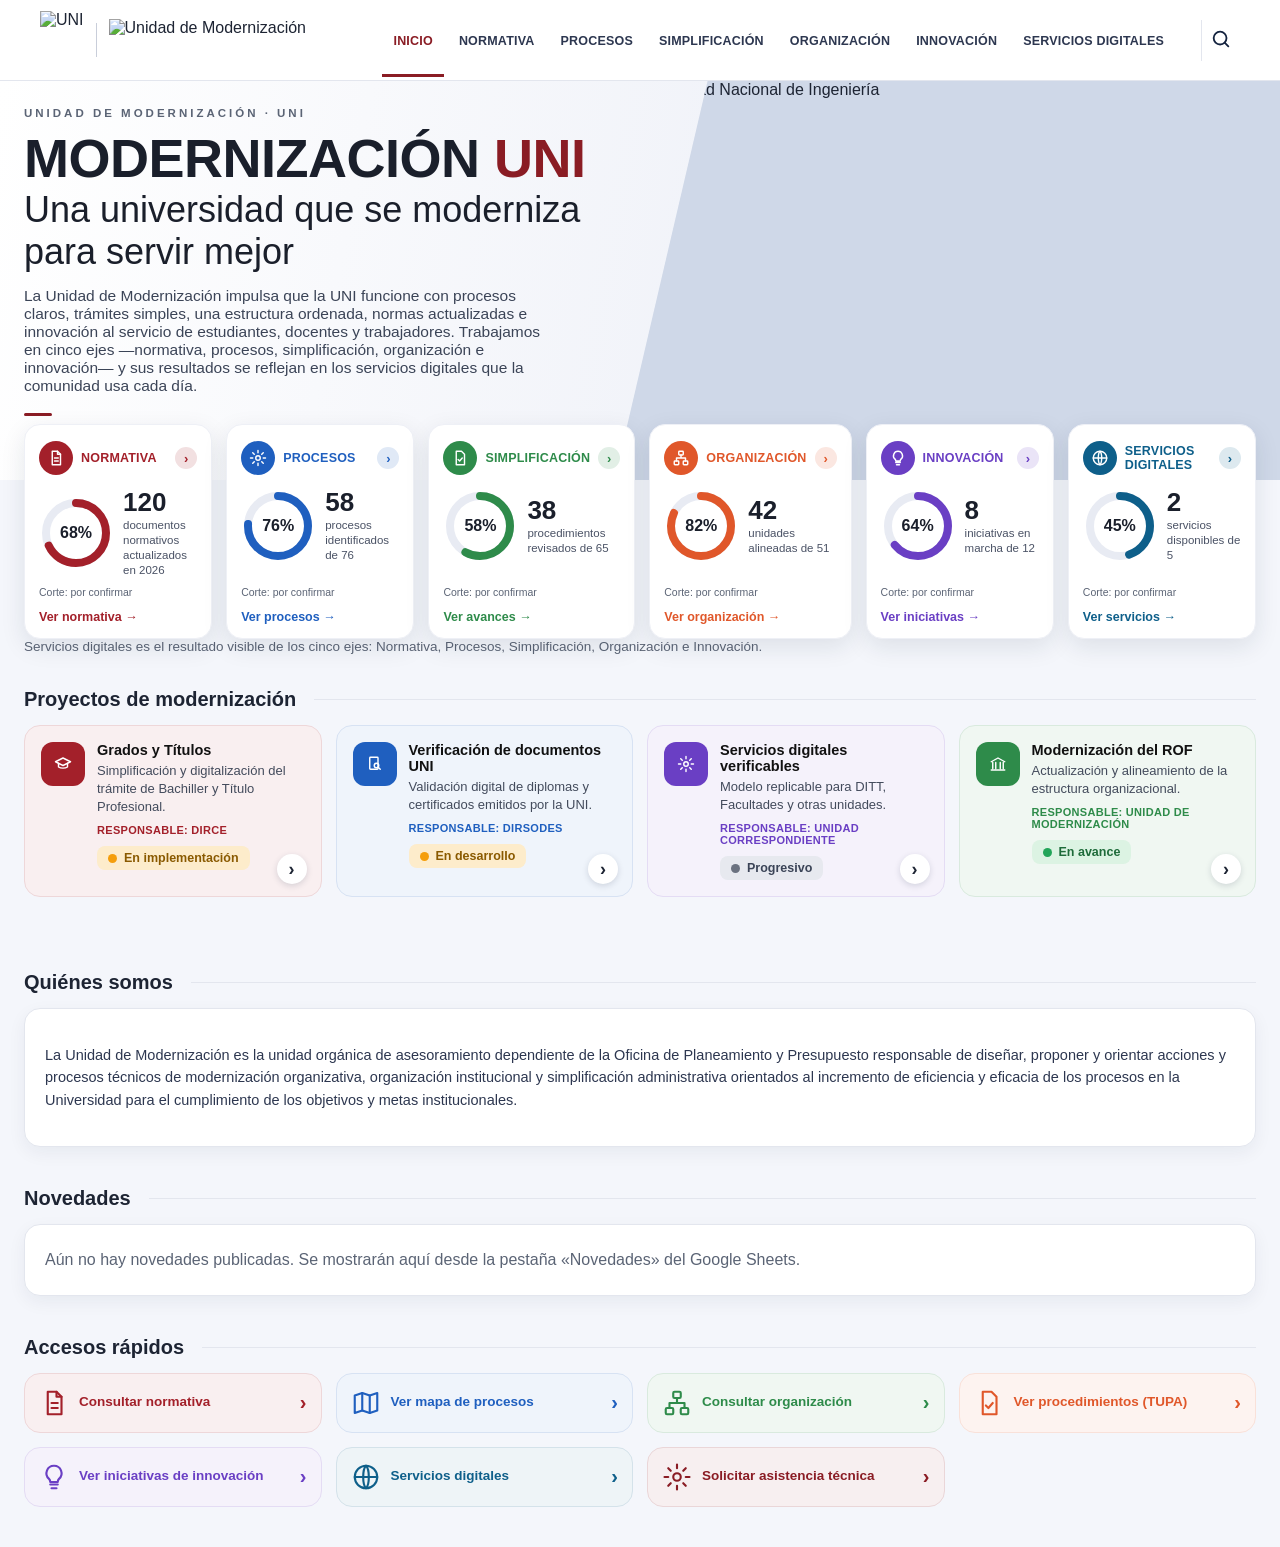
==== commit 9f420fab: "mejoras 30 de cot 2026" ====
--- a/docs/index.html
+++ b/docs/index.html
@@ -36,8 +36,8 @@
 
 /* Hero */
 .hero{position:relative;background:linear-gradient(100deg,#fff 0%,#f1f3f9 55%,#e9edf6 100%);overflow:hidden}
-.hero .wrap{display:grid;grid-template-columns:1.05fr 1fr;min-height:330px;align-items:center}
-.hero .txt{padding:36px 0 90px;position:relative;z-index:2}
+.hero .wrap{display:grid;grid-template-columns:1.05fr 1fr;min-height:230px;align-items:center}
+.hero .txt{padding:26px 0 64px;position:relative;z-index:2}
 .eyebrow{font-size:11.5px;letter-spacing:3px;color:#5b6475;text-transform:uppercase;font-weight:600}
 h1{margin:12px 0 4px;font-size:clamp(34px,5vw,54px);line-height:1;font-weight:800;color:#1a1f2b;letter-spacing:-.5px}
 h1 em{font-style:normal;color:var(--red)}
@@ -49,7 +49,7 @@
 .hero .img img,.hero .img svg{width:100%;height:100%;object-fit:cover;display:block}
 
 /* Tarjetas */
-.cards{display:grid;grid-template-columns:repeat(6,1fr);gap:14px;margin-top:-72px;position:relative;z-index:3}
+.cards{display:grid;grid-template-columns:repeat(6,1fr);gap:14px;margin-top:-56px;position:relative;z-index:3}
 .cards:empty{display:none}
 .card{background:var(--card);border-radius:var(--radius);padding:16px 14px 14px;box-shadow:0 8px 24px rgba(20,35,63,.10);border:1px solid #eef0f6;display:flex;flex-direction:column;min-height:190px;transition:transform .15s,box-shadow .15s}
 .card:hover{transform:translateY(-3px);box-shadow:0 12px 28px rgba(20,35,63,.16)}
@@ -111,7 +111,7 @@
 td{padding:10px 12px;border-top:1px solid var(--line);vertical-align:top}
 tr:hover td{background:#fafbfe}
 .note{padding:14px 16px;border-radius:12px;background:#fff7e6;border:1px solid #f2d9a0;color:#6b4e00;font-size:14px;margin-bottom:18px}
-.hero.inner .wrap{align-items:start}.hero.inner .txt{padding:36px 0 110px}.single{max-width:300px}
+.hero.inner .wrap{align-items:start;min-height:0}.hero.inner .txt{padding:18px 0}.single{max-width:300px}
 
 /* Búsqueda */
 #ov{position:fixed;inset:0;background:rgba(20,35,63,.55);display:none;z-index:50;padding:70px 16px}
@@ -137,14 +137,47 @@
   .hero .wrap{grid-template-columns:1fr}
   .hero .img{position:relative;width:100%;height:200px;clip-path:none;order:-1}
   .hero .wrap{min-height:0}
-  .hero .txt{padding:24px 0 90px}
+  .hero .txt{padding:20px 0 64px}
 }
 @media(max-width:600px){.cards{grid-template-columns:repeat(2,1fr)}.proj,.quick{grid-template-columns:1fr}.brand .m{font-size:14px}}
 @media(max-width:420px){.cards{grid-template-columns:1fr}}
 /* ===== Estructura común de los módulos (Presentación, pestañas, contenido) ===== */
-main.wide{max-width:1560px}
-.hero.wide .wrap{max-width:1560px}
-.org{display:grid;grid-template-columns:230px 1fr;gap:22px;padding:22px 0 40px;align-items:start}
+main.wide{max-width:none;padding:0 24px}
+.hero.wide .wrap{max-width:none;padding:0 24px}
+.hero.inner h1{font-size:clamp(28px,3.4vw,36px);margin:6px 0 2px}
+.hero.inner h2{font-size:clamp(18px,2.2vw,24px)}
+.hero.inner p{font-size:14px;margin-top:8px}
+.hero.inner .rule{margin-top:10px}
+.hero.inner .img{width:56%}
+@media(max-width:900px){.hero.inner .img{width:100%;height:130px}}
+.org{display:grid;grid-template-columns:230px 1fr;gap:32px;padding:22px 0 40px;align-items:start}
+.sfoot{margin:48px -24px 0;background:#253042;color:#fff;padding:48px 0 32px;font-family:Inter,"Segoe UI",Roboto,Arial,sans-serif}
+.sfoot .fi{max-width:1440px;margin:0 auto;padding:0 24px}
+.sfoot .grid{display:grid;grid-template-columns:2fr 1fr 1fr 1fr;gap:32px;padding-bottom:32px}
+.sfoot .brand{display:flex;flex-direction:column;gap:16px}
+.sfoot .brandrow{display:flex;align-items:center;gap:16px}
+.sfoot .brandrow img{height:56px;width:auto;object-fit:contain;filter:grayscale(1) invert(1)}
+.sfoot .t1{margin:0;font-size:17px;font-weight:700;letter-spacing:-.01em;color:#fff}
+.sfoot .t2{margin:2px 0 0;font-size:11px;letter-spacing:.06em;text-transform:uppercase;color:#a9b4cb}
+.sfoot .desc{margin:0;font-size:13px;line-height:1.6;color:#a9b4cb;padding-right:24px}
+.sfoot .addr{display:flex;align-items:center;gap:6px;font-size:11px;color:#a9b4cb}
+.sfoot h4{margin:0 0 8px;font-size:13px;letter-spacing:.06em;text-transform:uppercase;font-weight:700;color:#fff}
+.sfoot .col{display:flex;flex-direction:column;gap:8px}
+.sfoot .col>a{display:flex;justify-content:space-between;align-items:center;gap:8px;font-size:13px;color:#a9b4cb;text-decoration:none}
+.sfoot .col>a:hover{color:#fff}
+.sfoot .box{background:#3b4659;border-radius:8px;padding:12px 14px;display:flex;flex-direction:column;gap:4px;font-size:12px;color:#a9b4cb}
+.sfoot .box b{font-size:10px;letter-spacing:.08em;text-transform:uppercase;color:#fff}
+.sfoot .ok{display:flex;align-items:center;gap:8px;font-size:11px;font-weight:600;color:#10B981}
+.sfoot .dot{width:8px;height:8px;border-radius:50%;background:#10B981}
+.sfoot .bottom{display:flex;flex-wrap:wrap;justify-content:space-between;align-items:center;gap:16px;padding-top:24px;border-top:1px solid #3b4659;font-size:12px;color:#a9b4cb}
+.sfoot .bottom p{margin:0}
+.sfoot .bl{display:flex;flex-wrap:wrap;align-items:center;gap:12px;font-size:11px}
+.sfoot .bl a{color:#a9b4cb;text-decoration:none}
+.sfoot .bl a:hover{color:#fff}
+.sfoot .badge{background:#3b4659;color:#fff;padding:4px 8px;border-radius:4px;font-weight:600}
+.sfoot svg{width:14px;height:14px;stroke:currentColor;fill:none;stroke-width:2;stroke-linecap:round;stroke-linejoin:round;flex:none}
+.sfoot .addr svg{width:16px;height:16px;color:#10B981}
+@media(max-width:900px){.sfoot .grid{grid-template-columns:1fr 1fr}.sfoot .brand{grid-column:1/-1}}
 .side{background:#fff;border:1px solid var(--line);border-radius:var(--radius);padding:10px;position:sticky;top:96px}
 .side .sh{display:flex;align-items:center;gap:10px;background:var(--red);color:#fff;border-radius:12px;padding:12px 14px;font-weight:700;margin-bottom:8px}
 .side .sh svg{width:20px;height:20px;stroke:#fff;fill:none;stroke-width:1.8;stroke-linecap:round;stroke-linejoin:round}
@@ -285,19 +318,114 @@
 .mapbox .hs{cursor:pointer}
 .mapbox .hs:hover{outline:3px solid rgba(255,255,255,.9);box-shadow:0 0 0 5px rgba(138,28,36,.45);background:rgba(255,255,255,.08)}
 
-.foot{display:grid;grid-template-columns:1fr 1fr;gap:16px;margin:10px 0 40px}
-.fbox{background:#fff;border:1px solid var(--line);border-radius:var(--radius);padding:18px}
-.fbox h3{margin:0 0 10px;font-size:16px;color:#1a1f2b}
-.fbox p{font-size:14px;margin:0 0 10px;color:#3b4457}
-.fbox dl{display:grid;grid-template-columns:110px 1fr;gap:6px 12px;margin:0 0 12px;font-size:14px}
-.fbox dt{font-weight:700;color:#2d3750}
-.fbox dd{margin:0;color:#3b4457}
-.fbox dd i{color:var(--muted)}
-.fbox .btn{margin-top:4px}
 
 .rofs details.hl{background:#fdecee;border-radius:10px;padding:0 10px;border-bottom:0}
 .rofs details.hl summary{color:var(--red)}
 .hlnote{font-size:13.5px;color:#6b1419;background:#fdecee;border-radius:10px;padding:10px 12px;margin:0 0 12px}
+
+/* ===== Simplificación – Diseño enriquecido ===== */
+/* KPI Cards */
+.kpi-row{display:grid;grid-template-columns:repeat(3,1fr);gap:16px;margin:4px 0 24px}
+.kpi-card{background:#fff;border:1px solid var(--line);border-radius:16px;padding:20px;position:relative;overflow:hidden;display:flex;flex-direction:column;gap:14px}
+.kpi-card::after{content:'';position:absolute;top:0;left:0;right:0;height:4px;background:var(--kc,var(--red))}
+.kc-head{display:flex;align-items:flex-start;justify-content:space-between}
+.kc-ico{width:44px;height:44px;border-radius:10px;background:var(--kc-bg,#fdecee);display:flex;align-items:center;justify-content:center;color:var(--kc,var(--red))}
+.kc-ico svg{width:24px;height:24px;stroke:currentColor;fill:none;stroke-width:1.8;stroke-linecap:round;stroke-linejoin:round}
+.kc-num{font-size:clamp(32px,3.6vw,44px);font-weight:900;line-height:1;letter-spacing:-.03em;color:var(--kc,var(--red));margin-bottom:4px}
+.kc-lbl{font-size:14.5px;font-weight:700;color:#1a1f2b;margin-bottom:4px}
+.kc-sub{font-size:12.5px;color:var(--muted);line-height:1.4}
+/* Status badges */
+.sts{display:inline-flex;align-items:center;gap:5px;padding:3px 10px;border-radius:999px;font-size:11px;font-weight:700;white-space:nowrap}
+.sts::before{content:'';width:6px;height:6px;border-radius:50%;background:currentColor;display:inline-block;flex:none}
+.sts-ok{background:#ecfdf5;color:#10B981}
+.sts-info{background:#eff6ff;color:#2563EB}
+.sts-warn{background:#fffbeb;color:#d97706}
+.sts-purple{background:#f5f3ff;color:#7C3AED}
+.sts-err{background:#ffdad6;color:#ba1a1a}
+/* Before / After comparison */
+.ba-grid{display:grid;grid-template-columns:1fr 1fr;gap:16px;margin:12px 0}
+.ba-col{background:#fff;border:1px solid var(--line);border-radius:16px;padding:18px}
+.ba-hdr{display:flex;align-items:center;justify-content:space-between;padding:10px 12px;border-radius:10px;margin-bottom:14px;gap:8px;flex-wrap:wrap}
+.ba-hdr-bad{background:#fff0f0}.ba-hdr-good{background:#f0fdf4}
+.ba-htitle{display:flex;align-items:center;gap:8px;font-size:13.5px;font-weight:700;color:#1a1f2b}
+.ba-htitle svg{width:20px;height:20px;stroke:currentColor;fill:none;stroke-width:2;stroke-linecap:round;stroke-linejoin:round;flex:none}
+.ba-item{display:flex;align-items:flex-start;gap:10px;padding:10px 12px;border-radius:10px;margin-bottom:8px}
+.ba-item-bad{background:#fff0f0}.ba-item-good{background:#f0fdf4}
+.ba-item svg{width:18px;height:18px;flex:none;margin-top:1px;stroke:currentColor;fill:none;stroke-width:2;stroke-linecap:round;stroke-linejoin:round}
+.ba-item-bad svg{color:#ba1a1a}.ba-item-good svg{color:#10B981}
+.ba-t{font-size:13px;font-weight:700;color:#1a1f2b;margin:0 0 2px}
+.ba-d{font-size:12px;color:var(--muted);line-height:1.35;margin:0}
+/* Catálogo TUPA */
+.tupa-sb{background:#fff;border:1px solid var(--line);border-radius:14px;padding:14px 16px;margin-bottom:16px;display:flex;flex-wrap:wrap;gap:10px;align-items:center}
+.tupa-si{position:relative;flex:1;min-width:200px}
+.tupa-si svg{position:absolute;left:10px;top:50%;transform:translateY(-50%);width:18px;height:18px;stroke:#5b6475;fill:none;stroke-width:1.8;stroke-linecap:round;stroke-linejoin:round}
+.tupa-si input{width:100%;padding:8px 12px 8px 36px;border:1px solid #cfd5e3;border-radius:10px;font:inherit;font-size:13.5px;box-sizing:border-box}
+.tupa-sf{display:flex;gap:6px;flex-wrap:wrap}
+.tupa-sf button{padding:6px 14px;border-radius:8px;border:1px solid #cfd5e3;background:#fff;font:inherit;font-size:12px;font-weight:700;cursor:pointer;transition:.15s}
+.tupa-sf button.on{background:var(--red);border-color:var(--red);color:#fff}
+.tupa-list{display:flex;flex-direction:column;gap:10px}
+.tupa-item{background:#fff;border:1px solid var(--line);border-radius:14px;overflow:hidden}
+.tupa-item:hover{box-shadow:0 4px 12px rgba(0,0,0,.07)}
+.tupa-row{padding:16px 18px;display:flex;align-items:center;gap:14px;cursor:pointer}
+.tupa-ico{width:44px;height:44px;border-radius:10px;background:var(--ti-bg,#fdecee);color:var(--ti-c,var(--red));display:flex;align-items:center;justify-content:center;flex:none}
+.tupa-ico svg{width:24px;height:24px;stroke:currentColor;fill:none;stroke-width:1.8;stroke-linecap:round;stroke-linejoin:round}
+.tupa-inf{flex:1}
+.tupa-cod{font-size:11px;font-weight:700;color:var(--muted);background:#f4f6fb;padding:2px 8px;border-radius:6px;display:inline-block;margin-bottom:5px;margin-right:6px}
+.tupa-tit{font-size:14px;font-weight:700;color:#1a1f2b;margin:0 0 3px}
+.tupa-desc{font-size:12.5px;color:var(--muted);margin:0}
+.tupa-right{display:flex;align-items:center;gap:18px;flex:none}
+.tupa-pl small,.tupa-ta small{display:block;font-size:10px;font-weight:700;text-transform:uppercase;color:var(--muted);letter-spacing:.04em;margin-bottom:2px}
+.tupa-pl strong{font-size:13px;font-weight:800;color:#10B981;display:block}
+.tupa-pl s{font-size:11px;color:var(--muted)}
+.tupa-ta strong{font-size:14px;font-weight:800;color:#1a1f2b;display:block}
+.tupa-ta em{font-size:11px;color:#2563EB;font-style:normal}
+.tupa-xbtn{width:34px;height:34px;border-radius:50%;background:#f4f6fb;border:0;cursor:pointer;display:flex;align-items:center;justify-content:center;flex:none;transition:.2s}
+.tupa-xbtn svg{width:16px;height:16px;stroke:#3b4457;fill:none;stroke-width:2.2;stroke-linecap:round;stroke-linejoin:round;transition:transform .2s}
+.tupa-item.open .tupa-xbtn svg{transform:rotate(180deg)}
+.tupa-det{display:none;padding:0 18px 18px;border-top:1px solid var(--line);background:#fafbfe}
+.tupa-item.open .tupa-det{display:block}
+.tupa-dg{display:grid;grid-template-columns:1fr 1fr 1fr;gap:16px;padding-top:14px}
+.tupa-dg h4{font-size:12px;font-weight:700;color:#1a1f2b;margin:0 0 8px;display:flex;align-items:center;gap:5px}
+.tupa-dg h4 svg{width:15px;height:15px;stroke:currentColor;fill:none;stroke-width:2;stroke-linecap:round;stroke-linejoin:round}
+.tupa-dg ul{margin:0;padding-left:14px;font-size:12.5px;color:#3b4457;line-height:1.5}
+.tupa-dg li+li{margin-top:4px}
+.tupa-dg s{color:var(--muted)}
+.tdep-n{font-size:13px;font-weight:700;color:#1a1f2b;margin:0 0 2px}
+.tdep-c{font-size:12px;color:var(--muted);margin:0 0 12px}
+.tupa-go{display:inline-flex;align-items:center;gap:6px;padding:7px 14px;background:var(--red);color:#fff;border-radius:8px;font:inherit;font-size:12.5px;font-weight:700;text-decoration:none;border:0;cursor:pointer}
+.tupa-go:hover{background:#6f141b}
+.tupa-go svg{width:14px;height:14px;stroke:#fff;fill:none;stroke-width:2.5;stroke-linecap:round;stroke-linejoin:round}
+/* Canal de Denuncia + Mesa de Ayuda */
+.canal-g{display:grid;grid-template-columns:7fr 5fr;gap:18px}
+.canal-box{background:#fff;border:1px solid var(--line);border-radius:16px;padding:22px}
+.canal-help{background:#f4f8fe;border:1px solid #dce8fb;border-radius:16px;padding:22px}
+.canal-ey{font-size:10.5px;font-weight:700;text-transform:uppercase;letter-spacing:.06em;margin:0 0 4px;display:flex;align-items:center;gap:5px}
+.canal-ey svg{width:17px;height:17px;stroke:currentColor;fill:none;stroke-width:1.8;stroke-linecap:round;stroke-linejoin:round}
+.canal-ey-r{color:var(--red)}.canal-ey-b{color:#2563EB}
+.canal-ttl{font-size:16.5px;font-weight:700;color:#1a1f2b;margin:0 0 6px}
+.canal-dsc{font-size:13px;color:var(--muted);margin:0 0 18px;line-height:1.5}
+.canal-r2{display:grid;grid-template-columns:1fr 1fr;gap:12px;margin-bottom:12px}
+.canal-lbl{display:block;font-size:10.5px;font-weight:700;text-transform:uppercase;color:#3b4457;margin-bottom:5px;letter-spacing:.04em}
+.canal-box select,.canal-box input,.canal-box textarea{width:100%;padding:9px 12px;border:1px solid #cfd5e3;border-radius:10px;font:inherit;font-size:13.5px;background:#fafbfe;box-sizing:border-box}
+.canal-box textarea{resize:none}
+.canal-fw{margin-bottom:12px}
+.canal-sub{display:flex;align-items:center;justify-content:center;gap:8px;width:100%;padding:11px;background:var(--red);color:#fff;border:0;border-radius:10px;font:inherit;font-size:13.5px;font-weight:700;cursor:pointer}
+.canal-sub:hover{background:#6f141b}
+.canal-sub svg{width:16px;height:16px;stroke:#fff;fill:none;stroke-width:2.2;stroke-linecap:round;stroke-linejoin:round}
+.canal-ok{margin-top:12px;padding:10px 14px;background:#ecfdf5;color:#10B981;border-radius:10px;font-size:13px;align-items:center;gap:8px;display:none}
+.canal-ok svg{width:18px;height:18px;stroke:#10B981;fill:none;stroke-width:2;stroke-linecap:round;stroke-linejoin:round;flex:none}
+.hchan{display:flex;flex-direction:column;gap:10px;margin-bottom:16px}
+.hc-row{display:flex;align-items:center;gap:12px;padding:12px;background:#fff;border:1px solid var(--line);border-radius:12px}
+.hc-ico{width:40px;height:40px;border-radius:10px;background:var(--hc-bg,#eff6ff);color:var(--hc-c,#2563EB);display:flex;align-items:center;justify-content:center;flex:none}
+.hc-ico svg{width:22px;height:22px;stroke:currentColor;fill:none;stroke-width:1.8;stroke-linecap:round;stroke-linejoin:round}
+.hc-lbl{font-size:10.5px;font-weight:700;text-transform:uppercase;letter-spacing:.04em;color:var(--muted);margin-bottom:2px}
+.hc-val{font-size:13px;font-weight:700;color:#1a1f2b}
+.hc-note{font-size:11.5px;color:var(--muted)}
+.hc-dl{display:inline-flex;align-items:center;gap:6px;font-size:13px;color:var(--red);font-weight:700;text-decoration:none}
+.hc-dl:hover{text-decoration:underline}
+.hc-dl svg{width:14px;height:14px;stroke:currentColor;fill:none;stroke-width:2;stroke-linecap:round;stroke-linejoin:round}
+.canal-sts{display:flex;align-items:center;gap:8px;font-size:11.5px;color:var(--muted);margin-top:14px;padding-top:14px;border-top:1px solid var(--line)}
+.canal-sts::before{content:'';display:inline-block;width:8px;height:8px;border-radius:50%;background:#10B981;flex:none}
 
 @media(max-width:1100px){.chartgrid{grid-template-columns:1fr}.detail{position:static}}
 @media(max-width:900px){
@@ -308,9 +436,14 @@
   .side .sprog{flex:none;margin:0 0 0 4px;padding:0 10px 0 12px;border-top:0;border-left:1px solid var(--line)}
   .vp{height:480px}
   .pres .tiles{grid-template-columns:1fr}
-  .foot{grid-template-columns:1fr}
   .bars .row{grid-template-columns:1fr;gap:4px}
   .fdl{grid-template-columns:1fr;gap:2px}
+  .kpi-row{grid-template-columns:1fr}
+  .ba-grid{grid-template-columns:1fr}
+  .canal-g{grid-template-columns:1fr}
+  .tupa-dg{grid-template-columns:1fr}
+  .tupa-right{display:none}
+  .canal-r2{grid-template-columns:1fr}
 }
 
 </style>
@@ -500,13 +633,18 @@
 }
 
 async function loadResumen(){
-  try{ const d = asObjects(await sheet(CFG.tabs.resumen)); if(d.length) return d; }catch(e){}
+  try{
+    const race = Promise.race([sheet(CFG.tabs.resumen), new Promise((_,rej)=>setTimeout(()=>rej(new Error('t')),4000))]);
+    const d = asObjects(await race); if(d.length) return d;
+  }catch(e){}
   return DEMO_RESUMEN;
 }
 
 /* ===== Inicio ===== */
 async function renderHome(){
   buildHero(null, HOME);
+  document.querySelector('.hero').classList.add('wide');
+  document.querySelector('main').classList.add('wide');
   const res = await loadResumen();
   const by = Object.fromEntries(res.map(r=>[norm(r.clave),r]));
   $('#cards').innerHTML = SECTIONS.map(s=>cardHTML(s, by[s.k]||{porcentaje:0,cifra:'–',descripcion:'Sin datos'})).join('');
@@ -682,17 +820,6 @@
   desc:'La Unidad de Modernización impulsa que la UNI funcione con procesos claros, trámites simples, una estructura ordenada, normas actualizadas e innovación al servicio de estudiantes, docentes y trabajadores. Trabajamos en cinco ejes —normativa, procesos, simplificación, organización e innovación— y sus resultados se reflejan en los servicios digitales que la comunidad usa cada día.'
 };
 
-const GLOSARIO = [
-  ['Proceso','Conjunto de actividades relacionadas que transforman entradas en un resultado para un usuario.'],
-  ['Procedimiento','Secuencia detallada de pasos para realizar una actividad o un trámite.'],
-  ['TUPA','Texto Único de Procedimientos Administrativos: lista los procedimientos de la entidad con sus requisitos, plazos y costos.'],
-  ['ROF','Reglamento de Organización y Funciones: define la estructura orgánica y las funciones de la entidad.'],
-  ['CAP','Cuadro para Asignación de Personal: relación de cargos y plazas de la entidad.'],
-  ['Innovación','Creación o mejora de soluciones que generan valor para quienes usan un servicio.'],
-  ['Reto','Problema planteado como oportunidad de innovación, con la pregunta «¿Cómo podríamos…?».'],
-  ['Piloto','Prueba de una solución a pequeña escala, antes de decidir si se amplía.']
-];
-
 /* ===== Cifras (pestaña Resumen) ===== */
 function rinfo(res,key){
   const r = res.find(x=>norm(x.clave)===key) || {};
@@ -734,21 +861,42 @@
   const e = esc(v);
   return /^https?:\/\//.test(String(v).trim()) ? `<a href="${e}" target="_blank" rel="noopener" style="color:#1f5fbf;font-weight:600">Abrir</a>` : e;
 }
+const ARROW_UR = '<svg viewBox="0 0 24 24"><path d="M7 17L17 7M9 7h8v8"/></svg>';
+const PIN = '<svg viewBox="0 0 24 24"><path d="M12 21s-7-6.2-7-11.5a7 7 0 0114 0C19 14.8 12 21 12 21z"/><circle cx="12" cy="9.5" r="2.5"/></svg>';
 function commonFooter(){
-  const c = CFG.contacto || {};
-  const v = x => x ? esc(x) : '<i>Por confirmar</i>';
-  return `<section class="foot" id="contacto">
-    <div class="fbox">
-      <h3>Contacto y horarios</h3>
-      <p>Unidad de Modernización · Universidad Nacional de Ingeniería</p>
-      <dl><dt>Correo</dt><dd>${v(c.correo)}</dd><dt>Anexo</dt><dd>${v(c.anexo)}</dd><dt>Ubicación</dt><dd>${v(c.ubicacion)}</dd><dt>Horario</dt><dd>${v(c.horario)}</dd></dl>
-      <a class="btn primary" href="${esc(CFG.asistencia||'#contacto')}"${CFG.asistencia?' target="_blank" rel="noopener"':''}>Solicitar asistencia técnica →</a>
+  const ejes = [['normativa','Normativa Institucional'],['procesos','Mapa de Procesos'],['simplificacion','Simplificación Administrativa'],['organizacion','Estructura Orgánica (ROF)'],['innovacion','Innovación Pública'],['servicios-digitales','Servicios Digitales']];
+  const enlaces = [['https://www.uni.edu.pe','Portal Principal UNI'],['https://www.transparencia.gob.pe/','Portal de Transparencia Estándar'],['https://mesadepartes.uni.edu.pe/','Mesa de Partes Virtual'],['https://directorio.uni.edu.pe/','Directorio Telefónico Institucional']];
+  return `<footer class="sfoot" id="contacto">
+    <div class="fi">
+      <div class="grid">
+        <div class="brand">
+          <div class="brandrow">
+            <img alt="Universidad Nacional de Ingeniería" src="${esc(CFG.logo||'img/logo-uni.png')}">
+            <div><p class="t1">UNIVERSIDAD NACIONAL DE INGENIERÍA</p><p class="t2">Oficina de Planeamiento y Presupuesto</p></div>
+          </div>
+          <p class="desc">Órgano técnico responsable de liderar la simplificación administrativa, optimización de macroprocesos académicos y transformación del gobierno digital para la excelencia de la ingeniería nacional.</p>
+          <div class="addr">${PIN}<span>Av. Túpac Amaru 210, Rímac, Lima - Pabellón Central</span></div>
+        </div>
+        <div class="col">
+          <h4>Ejes Estratégicos</h4>
+          ${ejes.map(([k,t])=>`<a href="${esc(navUrl(k))}">${esc(t)}</a>`).join('')}
+        </div>
+        <div class="col">
+          <h4>Enlaces Institucionales</h4>
+          ${enlaces.map(([u,t])=>`<a href="${esc(u)}" target="_blank" rel="noopener"><span>${esc(t)}</span>${ARROW_UR}</a>`).join('')}
+        </div>
+        <div class="col">
+          <h4>Soporte &amp; SIG</h4>
+          <div class="box"><b>Mesa de Ayuda de Procesos</b><span>modernizacion@uni.edu.pe</span><span>Central: (01) 481-1070 anexo 2050</span></div>
+          <div class="ok"><span class="dot"></span>Servicios Digitales Operativos 99.9%</div>
+        </div>
+      </div>
+      <div class="bottom">
+        <p>© 2025 Universidad Nacional de Ingeniería. Todos los derechos reservados.</p>
+        <div class="bl"><span class="badge">Plataforma de Modernización v2.0 - UNI</span><span>|</span><a href="#">Aviso Legal &amp; Privacidad</a><span>|</span><a href="#">Políticas de Seguridad</a></div>
+      </div>
     </div>
-    <div class="fbox">
-      <h3>Glosario</h3>
-      <dl>${GLOSARIO.map(([t,d])=>`<dt>${esc(t)}</dt><dd>${esc(d)}</dd>`).join('')}</dl>
-    </div>
-  </section>`;
+  </footer>`;
 }
 const rofArt = n => (ORG && ORG.arts || []).find(a=>a.n===n) || null;
 function quienesHTML(){
@@ -924,6 +1072,241 @@
     <li>Plantilla de costos del procedimiento</li>
   </ul>
 </div>`;
+
+/* ===== Simplificación – Diseño enriquecido (basado en referencia) ===== */
+const SIMP_COMPARATIVA_HTML = `<div class="panel">
+  <div class="vh"><h2>Comparativa: Modelo Tradicional vs. Modelo UNI Ágil</h2></div>
+  <p class="vdesc">Evidencia de la reingeniería de procesos: eliminación de pasos manuales, firma digital con validez legal y fiscalización posterior.</p>
+  <div class="ba-grid">
+    <div class="ba-col">
+      <div class="ba-hdr ba-hdr-bad">
+        <div class="ba-htitle"><svg viewBox="0 0 24 24"><circle cx="12" cy="12" r="10"/><path d="M12 6v6l3 3"/></svg>Antes de la Simplificación</div>
+        <span class="sts sts-err">Modelo Histórico</span>
+      </div>
+      <div class="ba-item ba-item-bad"><svg viewBox="0 0 24 24"><circle cx="12" cy="12" r="10"/><path d="M15 9l-6 6M9 9l6 6"/></svg><div><p class="ba-t">8 a 12 Pasos Presenciales</p><p class="ba-d">Traslado físico a caja bancaria, mesa de partes de pabellón y decanato.</p></div></div>
+      <div class="ba-item ba-item-bad"><svg viewBox="0 0 24 24"><circle cx="12" cy="12" r="10"/><path d="M15 9l-6 6M9 9l6 6"/></svg><div><p class="ba-t">Plazo Promedio: 25 Días Hábiles</p><p class="ba-d">Expedientes físicos en valija interna con alto riesgo de estancamiento.</p></div></div>
+      <div class="ba-item ba-item-bad"><svg viewBox="0 0 24 24"><circle cx="12" cy="12" r="10"/><path d="M15 9l-6 6M9 9l6 6"/></svg><div><p class="ba-t">Exigencia de Fotocopias y Constancias Internas</p><p class="ba-d">Presentación redundante de documentos emitidos por la misma universidad.</p></div></div>
+      <div class="ba-item ba-item-bad"><svg viewBox="0 0 24 24"><circle cx="12" cy="12" r="10"/><path d="M15 9l-6 6M9 9l6 6"/></svg><div><p class="ba-t">Notificación Presencial</p><p class="ba-d">Obligación de acudir a ventanilla para recoger certificados impresos con sello de tinta.</p></div></div>
+    </div>
+    <div class="ba-col">
+      <div class="ba-hdr ba-hdr-good">
+        <div class="ba-htitle"><svg viewBox="0 0 24 24"><path d="M22 11.08V12a10 10 0 11-5.93-9.14"/><path d="M22 4L12 14.01l-3-3"/></svg>Ahora (Modelo UNI Ágil)</div>
+        <span class="sts sts-ok">100% Optimizado</span>
+      </div>
+      <div class="ba-item ba-item-good"><svg viewBox="0 0 24 24"><path d="M22 11.08V12a10 10 0 11-5.93-9.14"/><path d="M22 4L12 14.01l-3-3"/></svg><div><p class="ba-t">Máximo 3 Pasos 100% Virtuales</p><p class="ba-d">Autenticación única vía credencial institucional y pasarela digital de pagos.</p></div></div>
+      <div class="ba-item ba-item-good"><svg viewBox="0 0 24 24"><path d="M22 11.08V12a10 10 0 11-5.93-9.14"/><path d="M22 4L12 14.01l-3-3"/></svg><div><p class="ba-t">Plazo Promedio: 2 a 5 Días Hábiles</p><p class="ba-d">Flujo automatizado por SIG-UNI con alertas automáticas por desvío de tiempo.</p></div></div>
+      <div class="ba-item ba-item-good"><svg viewBox="0 0 24 24"><path d="M22 11.08V12a10 10 0 11-5.93-9.14"/><path d="M22 4L12 14.01l-3-3"/></svg><div><p class="ba-t">Cero Papel y Datos Interconectados</p><p class="ba-d">Validación automática de notas y créditos directo desde las bases de datos de facultades.</p></div></div>
+      <div class="ba-item ba-item-good"><svg viewBox="0 0 24 24"><path d="M22 11.08V12a10 10 0 11-5.93-9.14"/><path d="M22 4L12 14.01l-3-3"/></svg><div><p class="ba-t">Entrega con Código QR y Firma Digital Legal</p><p class="ba-d">Descarga directa desde casilla electrónica con verificación pública en tiempo real.</p></div></div>
+    </div>
+  </div>
+</div>`;
+
+const SIMP_ELIMINACION_HTML = `<div class="panel prose">
+  <div class="vh"><h2>Eliminación de Trámites Innecesarios</h2></div>
+  <p class="vdesc">Identificamos y eliminamos exigencias sin base legal, redundantes o ya disponibles en los sistemas de la UNI o del Estado.</p>
+  <div class="steps">
+    <div class="step hl"><b>Prohibición de copias de DNI</b><p>Eliminación obligatoria: la UNI verifica identidad a través de RENIEC vía la plataforma PIDE.</p></div>
+    <div class="step hl"><b>Prohibición de fotocopias de documentos emitidos por la UNI</b><p>Constancias, récords y certificados que ya obran en los sistemas internos no pueden volver a exigirse al usuario.</p></div>
+    <div class="step hl"><b>Fotografías físicas en trámites de graduación</b><p>Suprimidas en los procedimientos de grados y títulos; la captura se realiza digitalmente desde el portal institucional.</p></div>
+    <div class="step hl"><b>Firmas en papel con sello de tinta</b><p>Reemplazadas por firma digital con validez legal en los expedientes académicos virtuales.</p></div>
+  </div>
+  <h3>Base legal</h3>
+  <ul>
+    <li>D.L. 1203 – Uso de información de la RENIEC y PIDE</li>
+    <li>D.S. 004-2019-JUS – TUO de la Ley de Procedimiento Administrativo General</li>
+    <li>Ley 27444, arts. 40–41 – Prohibición de exigir documentos que la entidad ya posee</li>
+  </ul>
+</div>`;
+
+/* Datos de los procedimientos TUPA para el catálogo interactivo */
+const TUPA_DATA = [
+  {code:'014-DIR', badge:'100% Digital', bc:'sts-ok', cat:'estudiantes', kw:'constancia notas record academico orce facultades',
+   ip:'<path d="M9 12l2 2 4-4m6 2a9 9 0 11-18 0 9 9 0 0118 0z"/>', ic:'var(--red)', ibg:'#fdecee',
+   title:'Expedición de Constancia de Notas y Récord Académico',
+   sub:'Emisión con firma digital certificada y código de validación QR por ciclo o acumulado.',
+   plazo:'2 Días Hábiles', pp:'Antes: 7 Días', tasa:'S/ 18.50', tn:'Pago Virtual UNI',
+   req:['Solicitud en línea a través de Intranet UNI con código de estudiante.','Comprobante de pago generado y validado automáticamente en la pasarela.','Haber culminado el período académico correspondiente.'],
+   eli:['Fotocopia de DNI o Carné Universitario.','Formulario valorado impreso.','Firma manual de Vicedecano en papel membretado.'],
+   dep:'Oficina Central de Registro Central y Estadística (ORCE)', dc:'Soporte: registro@uni.edu.pe', btn:'Iniciar Trámite en Línea'},
+  {code:'028-SG', badge:'Interoperabilidad SUNEDU', bc:'sts-info', cat:'egresados', kw:'grados titulos bachiller licenciatura diploma sunedu secretaria general',
+   ip:'<path d="M22 10v6M2 10l10-5 10 5-10 5z"/><path d="M6 12v5c3 3 9 3 12 0v-5"/>', ic:'#2563EB', ibg:'#eff6ff',
+   title:'Otorgamiento y Emisión de Grado de Bachiller y Título Profesional',
+   sub:'Gestión de expediente unificado y registro automático ante el Registro Nacional de Grados.',
+   plazo:'15 Días Hábiles', pp:'Antes: 45 Días', tasa:'S/ 245.00', tn:'Tarifa Única',
+   req:['Expediente virtual en Mesa de Partes Digital UNI.','Acta de sustentación o aprobación de plan curricular convalidado en SIG.','Constancia de no adeudo generada automáticamente por biblioteca y finanzas.'],
+   eli:['Constancias físicas de No Adeudo recabadas en 6 ventanillas distintas.','Fotografías físicas tamaño pasaporte y carné con corbata.','Copia notarial de partida de nacimiento.'],
+   dep:'Secretaría General de la UNI / Unidades de Grados de Facultad', dc:'Contacto: secgeneral@uni.edu.pe', btn:'Consultar Estado de Expediente'},
+  {code:'031-FAC', badge:'Dictamen Electrónico', bc:'sts-purple', cat:'estudiantes', kw:'convalidacion asignaturas traslado interno externo comision curricular',
+   ip:'<path d="M7 16V4m0 0L3 8m4-4l4 4"/><path d="M17 8v12m0 0l4-4m-4 4l-4-4"/>', ic:'#7C3AED', ibg:'#f5f3ff',
+   title:'Convalidación de Asignaturas por Traslado Interno / Externo',
+   sub:'Evaluación y equivalencia técnica curricular entre planes de estudio universitarios.',
+   plazo:'10 Días Hábiles', pp:'Antes: 30 Días', tasa:'S/ 42.00', tn:'Por asignatura solicitada',
+   req:['Sílabos originales foliados digitalmente en PDF con código de verificación de origen.','Certificado oficial de notas de la universidad de procedencia.','Comprobante de derecho de trámite de convalidación.'],
+   eli:['Legalización notarial física de cada página de sílabo.','Copia impresa de malla curricular si el traslado es interno en la UNI.','Trámite presencial en mesas de cada departamento académico.'],
+   dep:'Comisión Curricular de la respectiva Facultad', dc:'Coordinación: modernizacion@uni.edu.pe', btn:'Descargar Guía de Equivalencia'},
+  {code:'005-DIR', badge:'Sincronización Automática', bc:'sts-ok', cat:'estudiantes', kw:'carne universitario sunedu duplicado renovacion identificacion pase orce',
+   ip:'<rect x="2" y="5" width="20" height="14" rx="2"/><path d="M16 10a2 2 0 11-4 0 2 2 0 014 0M6 10h2M6 14h6"/>', ic:'#10B981', ibg:'#ecfdf5',
+   title:'Expedición y Duplicado de Carné Universitario Oficial SUNEDU',
+   sub:'Solicitud, generación de lote institucional y entrega mediante cita programada o delivery de facultad.',
+   plazo:'5 Días Hábiles', pp:'Antes: 20 Días', tasa:'S/ 11.50', tn:'Costo fiscal SUNEDU',
+   req:['Estar matriculado en el semestre lectivo regular.','Fotografía con fondo blanco cargada en el portal de autoservicio estudiantil.','Pago de tasa arancelaria estándar.'],
+   eli:['Denuncia policial física en caso de duplicado (reemplazado por declaración jurada virtual).','Ficha física de matrícula firmada.'],
+   dep:'ORCE – Unidad de Asuntos Estudiantiles', dc:'Ventanilla: Pabellón Central 1er Piso', btn:'Verificar Padrón SUNEDU'},
+  {code:'009-DIR', badge:'Aprobación Inmediata', bc:'sts-warn', cat:'estudiantes', kw:'matricula extemporanea inscripcion rectificacion creditos facultad',
+   ip:'<rect x="3" y="4" width="18" height="18" rx="2"/><path d="M16 2v4M8 2v4M3 10h18M8 14h.01M12 14h.01M16 14h.01"/>', ic:'#d97706', ibg:'#fffbeb',
+   title:'Matrícula Extemporánea y Rectificación Curricular',
+   sub:'Inscripción tardía justificada o modificación de carga horaria semestral.',
+   plazo:'1 Día Hábil', pp:'Antes: 5 Días', tasa:'S/ 35.00', tn:'Recargo extemporáneo',
+   req:['Haber cumplido con los requisitos de prelación de cursos.','No tener impedimento disciplinario o sanción administrativa vigente.','Validar cupos disponibles en el sistema Intranet UNI.'],
+   eli:['Firma manuscrita del Director de Escuela Profesional.','Justificación médica en papel membretado notarial.'],
+   dep:'Direcciones de Escuela Profesional de cada Facultad', dc:'Sistema: SIG-Académico UNI', btn:'Ingresar al Portal Académico'}
+];
+
+function simpPresHTML(c){
+  const kpis = [
+    {n:c.tiles[0].n, lbl:c.tiles[0].d, sub:'Procedimientos del TUPA actualizados y simplificados al corte actual.',
+     ic:'<path d="M9 12l2 2 4-4m6 2a9 9 0 11-18 0 9 9 0 0118 0z"/>', kc:'var(--red)', kbg:'#fdecee', badge:'Simplificación TUPA', bc:'sts-ok'},
+    {n:c.tiles[1].n, lbl:c.tiles[1].d, sub:'Proporción de la meta global de simplificación completada a la fecha.',
+     ic:'<path d="M18 20V10M12 20V4M6 20v-6"/>', kc:'#2563EB', kbg:'#eff6ff', badge:'Meta de Avance', bc:'sts-info'},
+    {n:c.tiles[2].n, lbl:c.tiles[2].d, sub:'Exigencias eliminadas al constatar que ya estaban disponibles en los sistemas de la UNI o en RENIEC.',
+     ic:'<path d="M22 11.08V12a10 10 0 11-5.93-9.14"/><path d="M22 4L12 14.01l-3-3"/>', kc:'#10B981', kbg:'#ecfdf5', badge:'Requisitos Eliminados', bc:'sts-ok'}
+  ];
+  return `<div class="panel">
+    <div class="vh"><h2>Panel General</h2><span class="tag">Corte: ${esc(c.info.corte)}</span></div>
+    <p class="vdesc">Indicadores de avance del programa de Simplificación Administrativa de la UNI.</p>
+    <div class="kpi-row">
+      ${kpis.map(k=>`<div class="kpi-card" style="--kc:${k.kc};--kc-bg:${k.kbg}">
+        <div class="kc-head">
+          <div class="kc-ico"><svg viewBox="0 0 24 24" fill="none" stroke="currentColor" stroke-width="1.8" stroke-linecap="round" stroke-linejoin="round">${k.ic}</svg></div>
+          <span class="sts ${k.bc}">${esc(k.badge)}</span>
+        </div>
+        <div>
+          <div class="kc-num">${esc(k.n)}</div>
+          <div class="kc-lbl">${esc(k.lbl)}</div>
+          <div class="kc-sub">${esc(k.sub)}</div>
+        </div>
+      </div>`).join('')}
+    </div>
+    <div class="acts">
+      ${c.M.buttons.map(b=>`<button class="btn${b.primary?' primary':''}" data-v="${esc(b.v)}">${esc(b.t)} →</button>`).join('')}
+    </div>
+    <p class="fuente-c">Cifras de la pestaña Resumen del Google Sheets · Corte: ${esc(c.info.corte)}</p>
+  </div>`;
+}
+
+function tupaCatalogView(el){
+  el.innerHTML = `<div class="panel">
+    <div class="vh"><h2>Catálogo de Procedimientos TUPA Simplificados</h2><span class="tag">R.R. N° 0418-2024-UNI</span></div>
+    <p class="vdesc">Herramienta de consulta ciudadana. Busca el procedimiento, filtra por tipo de usuario y revisa requisitos vigentes y eliminados.</p>
+    <div class="tupa-sb">
+      <div class="tupa-si"><svg viewBox="0 0 24 24"><circle cx="11" cy="11" r="8"/><path d="M21 21l-4.35-4.35"/></svg>
+        <input id="tsq" type="search" placeholder="Buscar por trámite, código o dependencia…"></div>
+      <div class="tupa-sf">
+        <button class="on" data-cat="all">Todos (5)</button>
+        <button data-cat="estudiantes">Estudiantes</button>
+        <button data-cat="egresados">Egresados</button>
+        <button data-cat="general">Trámites Generales</button>
+      </div>
+    </div>
+    <div class="tupa-list" id="tl">
+      ${TUPA_DATA.map((p,i)=>`<div class="tupa-item" data-cat="${esc(p.cat)}" data-kw="${esc(p.kw)}" id="ti${i}">
+        <div class="tupa-row">
+          <div class="tupa-ico" style="--ti-c:${p.ic};--ti-bg:${p.ibg}"><svg viewBox="0 0 24 24">${p.ip}</svg></div>
+          <div class="tupa-inf">
+            <div><span class="tupa-cod">${esc(p.code)}</span><span class="sts ${p.bc}">${esc(p.badge)}</span></div>
+            <p class="tupa-tit">${esc(p.title)}</p>
+            <p class="tupa-desc">${esc(p.sub)}</p>
+          </div>
+          <div class="tupa-right">
+            <div class="tupa-pl"><small>Plazo Legal</small><strong>${esc(p.plazo)}</strong><s>${esc(p.pp)}</s></div>
+            <div class="tupa-ta"><small>Tasa TUPA</small><strong>${esc(p.tasa)}</strong><em>${esc(p.tn)}</em></div>
+          </div>
+          <button class="tupa-xbtn" data-i="${i}" aria-label="Expandir detalle"><svg viewBox="0 0 24 24"><path d="M6 9l6 6 6-6"/></svg></button>
+        </div>
+        <div class="tupa-det">
+          <div class="tupa-dg">
+            <div><h4><svg viewBox="0 0 24 24" style="color:var(--red)"><path d="M9 11l3 3L22 4"/><path d="M21 12v7a2 2 0 01-2 2H5a2 2 0 01-2-2V5a2 2 0 012-2h11"/></svg>Requisitos Exigibles</h4>
+              <ul>${p.req.map(r=>`<li>${esc(r)}</li>`).join('')}</ul></div>
+            <div><h4><svg viewBox="0 0 24 24" style="color:#10B981"><circle cx="12" cy="12" r="10"/><path d="M8 12h8"/></svg>Requisitos Eliminados</h4>
+              <ul>${p.eli.map(r=>`<li><s>${esc(r)}</s></li>`).join('')}</ul></div>
+            <div><h4><svg viewBox="0 0 24 24" style="color:#2563EB"><path d="M3 9l9-7 9 7v11a2 2 0 01-2 2H5a2 2 0 01-2-2z"/><path d="M9 22V12h6v10"/></svg>Dependencia Responsable</h4>
+              <p class="tdep-n">${esc(p.dep)}</p><p class="tdep-c">${esc(p.dc)}</p>
+              <button class="tupa-go"><svg viewBox="0 0 24 24"><path d="M5 12h14M12 5l7 7-7 7"/></svg>${esc(p.btn)}</button></div>
+          </div>
+        </div>
+      </div>`).join('')}
+    </div>
+  </div>`;
+  el.querySelectorAll('.tupa-xbtn').forEach(btn=>{
+    btn.onclick = () => el.querySelector('#ti'+btn.dataset.i).classList.toggle('open');
+  });
+  el.querySelectorAll('.tupa-sf button').forEach(b=>{
+    b.onclick = () => {
+      el.querySelectorAll('.tupa-sf button').forEach(x=>x.classList.remove('on'));
+      b.classList.add('on');
+      const cat = b.dataset.cat;
+      el.querySelectorAll('.tupa-item').forEach(it=>{ it.style.display=(cat==='all'||it.dataset.cat===cat)?'':'none'; });
+    };
+  });
+  el.querySelector('#tsq').oninput = e => {
+    const q = e.target.value.toLowerCase();
+    el.querySelectorAll('.tupa-item').forEach(it=>{
+      it.style.display = (it.textContent+' '+it.dataset.kw).toLowerCase().includes(q) ? '' : 'none';
+    });
+  };
+}
+
+function canalView(el){
+  el.innerHTML = `<div class="panel">
+    <div class="vh"><h2>Canal de Denuncia y Mesa de Ayuda</h2></div>
+    <div class="canal-g">
+      <div class="canal-box">
+        <p class="canal-ey canal-ey-r"><svg viewBox="0 0 24 24"><path d="M10.29 3.86L1.82 18a2 2 0 001.71 3h16.94a2 2 0 001.71-3L13.71 3.86a2 2 0 00-3.42 0z"/><line x1="12" y1="9" x2="12" y2="13"/><line x1="12" y1="17" x2="12.01" y2="17"/></svg>Vigilancia Administrativa</p>
+        <h3 class="canal-ttl">Canal de Identificación de Trámites Engorrosos y Burocracia</h3>
+        <p class="canal-dsc">¿Detectaste un requisito innecesario, solicitud de copias duplicadas o demoras injustificadas en la UNI? Reporta directamente a la Unidad de Modernización para intervenir el proceso.</p>
+        <div class="canal-r2">
+          <div><label class="canal-lbl">Dependencia / Facultad</label>
+            <select><option value="">Seleccione una dependencia…</option><option>ORCE (Registro Central)</option><option>Facultad de Ingeniería Mecánica</option><option>Facultad de Ingeniería Civil</option><option>Facultad de Arquitectura y Urbanismo</option><option>Mesa de Partes Central</option><option>Otra dependencia administrativa</option></select></div>
+          <div><label class="canal-lbl">Tipo de Obstáculo</label>
+            <select><option>Exigencia de requisito redundante / prohibido</option><option>Incumplimiento de plazo máximo TUPA</option><option>Obligación de pago o trámite físico indebido</option><option>Cobro de tasa no publicada oficialmente</option></select></div>
+        </div>
+        <div class="canal-fw"><label class="canal-lbl">Detalle del Trámite y Evidencia</label>
+          <textarea rows="3" placeholder="Describa el número de expediente, fecha y el obstáculo que se presentó…"></textarea></div>
+        <div class="canal-r2">
+          <div><label class="canal-lbl">Correo Electrónico (Opcional)</label><input type="email" placeholder="usuario@uni.edu.pe"></div>
+          <div style="display:flex;align-items:flex-end">
+            <button class="canal-sub" id="csend"><svg viewBox="0 0 24 24"><line x1="22" y1="2" x2="11" y2="13"/><polygon points="22 2 15 22 11 13 2 9 22 2"/></svg>Enviar Observación</button></div>
+        </div>
+        <div class="canal-ok" id="cok"><svg viewBox="0 0 24 24"><path d="M22 11.08V12a10 10 0 11-5.93-9.14"/><path d="M22 4L12 14.01l-3-3"/></svg>Aporte recibido. Su alerta será evaluada por el equipo de Simplificación en un plazo de 24 horas.</div>
+      </div>
+      <div class="canal-help">
+        <p class="canal-ey canal-ey-b"><svg viewBox="0 0 24 24"><path d="M17 21v-2a4 4 0 00-4-4H5a4 4 0 00-4 4v2"/><circle cx="9" cy="7" r="4"/><path d="M23 21v-2a4 4 0 00-3-3.87M16 3.13a4 4 0 010 7.75"/></svg>Atención Continua</p>
+        <h3 class="canal-ttl">Mesa de Ayuda al Estudiante y Usuario Externo</h3>
+        <p class="canal-dsc">Canales directos para resolver dudas sobre expedientes TUPA, firmas digitales y uso de la pasarela virtual.</p>
+        <div class="hchan">
+          <div class="hc-row">
+            <div class="hc-ico" style="--hc-bg:#eff6ff;--hc-c:#2563EB"><svg viewBox="0 0 24 24"><path d="M4 4h16c1.1 0 2 .9 2 2v12c0 1.1-.9 2-2 2H4c-1.1 0-2-.9-2-2V6c0-1.1.9-2 2-2z"/><polyline points="22,6 12,13 2,6"/></svg></div>
+            <div><div class="hc-lbl">Correo de Orientación</div><div class="hc-val">simplificacion@uni.edu.pe</div><div class="hc-note">Respuesta en menos de 4 horas hábiles</div></div>
+          </div>
+          <div class="hc-row">
+            <div class="hc-ico" style="--hc-bg:#ecfdf5;--hc-c:#10B981"><svg viewBox="0 0 24 24"><path d="M22 16.92v3a2 2 0 01-2.18 2 19.79 19.79 0 01-8.63-3.07A19.5 19.5 0 013 5.18a2 2 0 012-2.18h3a2 2 0 012 1.72c.127.96.361 1.903.7 2.81a2 2 0 01-.45 2.11L9.91 10.91a16 16 0 006.29 6.29l1.28-1.28a2 2 0 012.11-.45c.907.339 1.85.573 2.81.7a2 2 0 011.72 2.01z"/></svg></div>
+            <div><div class="hc-lbl">Central Telefónica UNI</div><div class="hc-val">(01) 481-1070 Anexos 2050 / 2055</div><div class="hc-note">Lunes a Viernes de 08:00 a 16:30 hrs</div></div>
+          </div>
+          <div class="hc-row">
+            <div class="hc-ico" style="--hc-bg:#fdecee;--hc-c:var(--red)"><svg viewBox="0 0 24 24"><path d="M5 4h11a3 3 0 013 3v13H8a3 3 0 01-3-3z"/><path d="M5 17a3 3 0 013-3h11"/></svg></div>
+            <div><div class="hc-lbl">Compendio Normativo Vigente</div><a class="hc-dl" href="#"><svg viewBox="0 0 24 24"><path d="M21 15v4a2 2 0 01-2 2H5a2 2 0 01-2-2v-4"/><polyline points="7 10 12 15 17 10"/><line x1="12" y1="15" x2="12" y2="3"/></svg>Descargar Texto Íntegro TUPA UNI 2024-2025</a></div>
+          </div>
+        </div>
+        <div class="canal-sts">Módulo Operativo · D.L. 1203 / D.S. 004-2019-JUS</div>
+      </div>
+    </div>
+  </div>`;
+  const btn = el.querySelector('#csend'), ok = el.querySelector('#cok');
+  btn.onclick = () => {
+    ok.style.display = 'flex'; btn.disabled = true; btn.style.opacity = '.5';
+    setTimeout(()=>{ ok.style.display='none'; btn.disabled=false; btn.style.opacity=''; }, 6000);
+  };
+}
 
 const CICLO_HTML = `<div class="panel prose"><div class="vh"><h2>Ciclo de innovación</h2></div>
   <p class="vdesc">La NT 003-2025-PCM-SGP organiza la innovación en cuatro fases. Una idea avanza por ellas y el portafolio indica en cuál está cada iniciativa.</p>
@@ -1318,20 +1701,19 @@
   simplificacion: {
     equipo:'Simplificación administrativa',
     titular:'Menos pasos, menos papeles, más resultados.',
-    desc:'Revisamos los procedimientos y servicios de la UNI para eliminar requisitos innecesarios, reducir plazos y costos, y digitalizar lo que se pueda. Así, estudiantes, egresados y trabajadores resuelven sus trámites con rapidez y sin vueltas. Aquí encontrarás el TUPA, el estado de revisión de cada procedimiento, ejemplos de antes y después, nuestra metodología y un buzón para proponer mejoras.',
+    desc:'Eliminación sistemática de barreras burocráticas, reducción de plazos de atención y digitalización del TUPA para toda la comunidad universitaria.',
     tiles: c => TILES(c, c.ext('simplificacion_pasos'), 'pasos o requisitos eliminados'),
-    buttons: [{t:'Ver procedimientos (TUPA)', v:'tupa', primary:true}, {t:'Proponer una simplificación', v:'buzon'}],
+    buttons: [{t:'Explorar Catálogo TUPA', v:'catalogo', primary:true}, {t:'Reportar Trámite Engorroso', v:'canal'}],
+    presRun: (el, c) => { el.innerHTML = simpPresHTML(c); },
     views: c => [
-      {id:'tupa', label:'Procedimientos (TUPA)', icon:VI.table, run:el=>tableView(el,'simplificacion',{title:'Procedimientos y servicios (TUPA / TUSNE)', intro:'Filtra por unidad y estado de revisión. Cada procedimiento muestra sus requisitos, plazo, costo y base legal.', ph:'Buscar procedimiento, unidad o requisito…'})},
-      {id:'estado', label:'Estado de simplificación', icon:VI.flow, run:el=>estadoView(el)},
-      {id:'antes', label:'Antes y después', icon:VI.steps, run:el=>{el.innerHTML=ANTES_DESPUES_HTML}},
+      {id:'catalogo', label:'Catálogo TUPA Simplificado', icon:VI.table, run:el=>tupaCatalogView(el)},
+      {id:'eliminacion', label:'Eliminación de Trámites Innecesarios', icon:VI.list, run:el=>{el.innerHTML=SIMP_ELIMINACION_HTML}},
+      {id:'comparativa', label:'Comparativa Antes vs Después', icon:VI.steps, run:el=>{el.innerHTML=SIMP_COMPARATIVA_HTML}},
+      {id:'estado', label:'Reportes de Ahorro & Eficiencia', icon:VI.flow, run:el=>estadoView(el)},
+      {id:'canal', label:'Canal de Denuncia Burocrática', icon:VI.form, run:el=>canalView(el)},
       {id:'metodologia', label:'Metodología', icon:VI.layers, run:el=>{el.innerHTML=METODO_SIMP_HTML}},
       {id:'buenas', label:'Buenas prácticas', icon:VI.info, run:el=>{el.innerHTML=BUENAS_SIMP_HTML}},
-      {id:'herramientas', label:'Herramientas', icon:VI.tool, run:el=>{el.innerHTML=HERRAMIENTAS_SIMP_HTML}},
-      {id:'buzon', label:'Buzón ciudadano', icon:VI.form, run:el=>formView(el, formDef('Buzón ciudadano','Propuesta de simplificación – Buzón ciudadano','Reporta un trámite complicado o propón una mejora.',[
-        {n:'tramite', l:'Trámite o procedimiento', req:1},
-        {n:'dificultad', l:'Paso, requisito o plazo que genera dificultad', area:1, req:1},
-        {n:'propuesta', l:'Propuesta de mejora', area:1}]))}
+      {id:'herramientas', label:'Herramientas', icon:VI.tool, run:el=>{el.innerHTML=HERRAMIENTAS_SIMP_HTML}}
     ]
   },
 
@@ -1405,34 +1787,48 @@
   document.querySelector('.hero').classList.add('inner','wide');
   document.querySelector('main').classList.add('wide');
 
+  let activeC = null;
+  function build(res){
+    const info = rinfo(res,key);
+    const c = {res, key, sec, M, info, corte:info.corte, ext:k=>ext(res,k), current:null};
+    c.tiles = M.tiles(c);
+    const views = [{id:'presentacion', label:'Presentación', icon:VI.eye, run:(el,cx)=>{ M.presRun ? M.presRun(el,cx) : (el.innerHTML=presHTML(cx)); }}, ...M.views(c)];
+    c.go = id => {
+      const v = views.find(x=>x.id===id) || views[0];
+      c.current = v.id;
+      document.querySelectorAll('.side [data-v]').forEach(b=>b.classList.toggle('on', b.dataset.v===v.id));
+      v.run($('#view'), c);
+    };
+    $('#inner').innerHTML = `<div class="org">
+      <aside class="side">
+        <div class="sh">${svgIcon(sec.ic)}${esc(sec.t)}</div>
+        ${views.filter(v=>v.menu!==false).map(v=>`<button data-v="${v.id}">${svgIcon(v.icon)}${esc(v.label)}</button>`).join('')}
+        ${progHTML(sec, info)}
+      </aside>
+      <section><div id="view"></div></section>
+    </div>${commonFooter()}`;
+    $('#inner').onclick = e => {
+      const b = e.target.closest('[data-v]');
+      if(b){ e.preventDefault(); c.go(b.dataset.v); }
+    };
+    animateRings();
+    /* Un enlace con #vista (por ejemplo procesos.html#mapa) abre directamente esa pestaña */
+    c.defaultStart = () => { const h=(location.hash||'').slice(1); c.go(views.some(v=>v.id===h) ? h : 'presentacion'); };
+    activeC = c;
+    return c;
+  }
+
+  /* Render inmediato con datos de respaldo para que el primer paint incluya contenido */
+  const cDemo = build(DEMO_RESUMEN);
+  if(M.start) M.start(cDemo); else cDemo.defaultStart();
+
+  /* Reemplazar con datos reales si llegan */
   const res = await loadResumen();
-  const info = rinfo(res,key);
-  const c = {res, key, sec, M, info, corte:info.corte, ext:k=>ext(res,k), current:null};
-  c.tiles = M.tiles(c);
-  const views = [{id:'presentacion', label:'Presentación', icon:VI.eye, run:(el,cx)=>{el.innerHTML=presHTML(cx)}}, ...M.views(c)];
-  c.go = id => {
-    const v = views.find(x=>x.id===id) || views[0];
-    c.current = v.id;
-    document.querySelectorAll('.side [data-v]').forEach(b=>b.classList.toggle('on', b.dataset.v===v.id));
-    v.run($('#view'), c);
-  };
-
-  $('#inner').innerHTML = `<div class="org">
-    <aside class="side">
-      <div class="sh">${svgIcon(sec.ic)}${esc(sec.t)}</div>
-      ${views.filter(v=>v.menu!==false).map(v=>`<button data-v="${v.id}">${svgIcon(v.icon)}${esc(v.label)}</button>`).join('')}
-      ${progHTML(sec, info)}
-    </aside>
-    <section><div id="view"></div></section>
-  </div>${commonFooter()}`;
-  $('#inner').onclick = e => {
-    const b = e.target.closest('[data-v]');
-    if(b){ e.preventDefault(); c.go(b.dataset.v); }
-  };
-  animateRings();
-  /* Un enlace con #vista (por ejemplo procesos.html#mapa) abre directamente esa pestaña */
-  c.defaultStart = () => { const h=(location.hash||'').slice(1); c.go(views.some(v=>v.id===h) ? h : 'presentacion'); };
-  if(M.start) M.start(c); else c.defaultStart();
+  if(res !== DEMO_RESUMEN){
+    const prev = activeC.current;
+    const cReal = build(res);
+    if(M.start) M.start(cReal); else (prev ? cReal.go(prev) : cReal.defaultStart());
+  }
 }
 
 
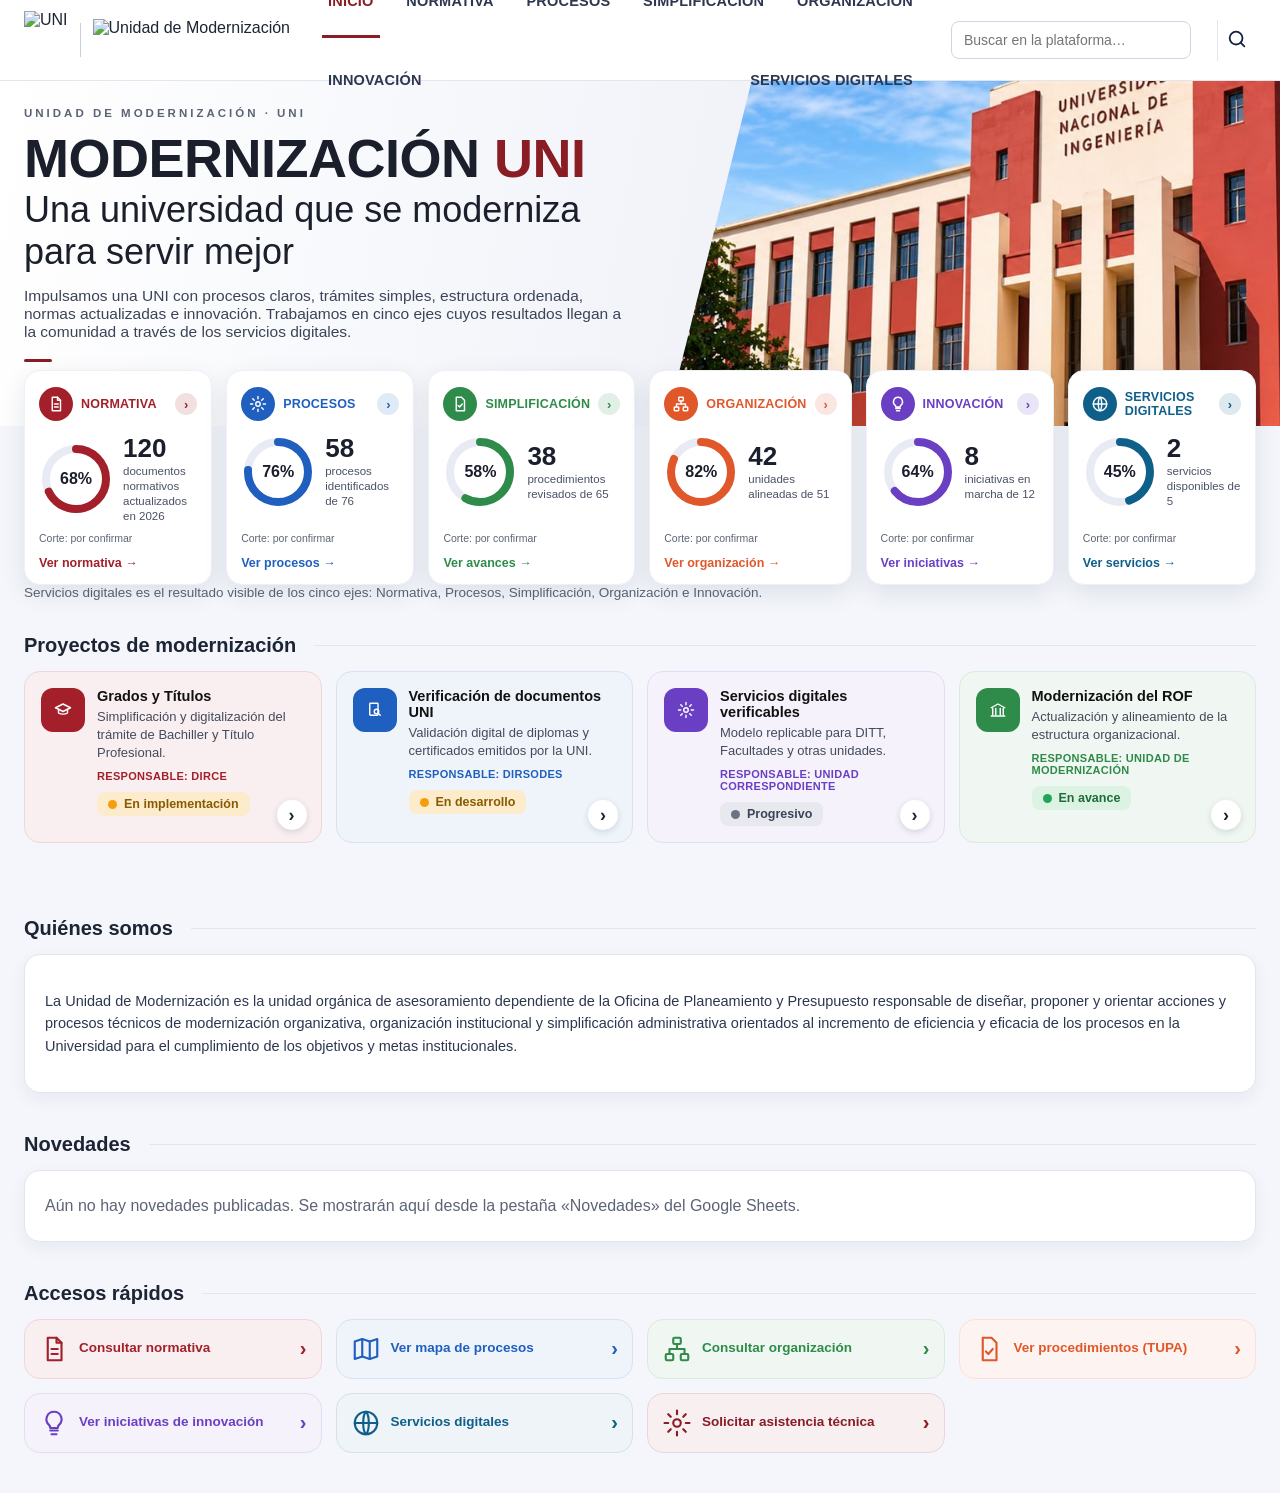
==== commit 6bf55a84: "modificaciones lunes 02/11" ====
--- a/docs/index.html
+++ b/docs/index.html
@@ -17,7 +17,7 @@
 
 /* Cabecera */
 header{background:#fff;border-bottom:1px solid var(--line);position:sticky;top:0;z-index:20}
-.bar{display:flex;align-items:center;gap:20px;height:80px}
+.bar{display:flex;align-items:center;gap:20px;height:80px;max-width:none;padding:0 24px}
 .brand{display:flex;align-items:center;gap:12px;flex:none}
 .brand img,.brand svg{height:58px;width:auto;display:block}
 #unidad img{height:42px}
@@ -26,26 +26,28 @@
 .brand .u{font-size:12px;font-weight:700;line-height:1.15;color:var(--navy);text-transform:uppercase}
 .brand .sep{width:1px;height:34px;background:#c9ceda}
 .brand .m{font-size:17px;font-weight:500;line-height:1.1;color:var(--navy)}
-nav{display:flex;gap:4px;margin-left:auto;align-items:center;flex-wrap:wrap}
-nav a{font-size:12.5px;font-weight:600;letter-spacing:.2px;color:#2d3750;padding:30px 11px 26px;border-bottom:3px solid transparent;text-transform:uppercase;white-space:nowrap}
+nav{display:flex;gap:4px;flex:1;justify-content:space-between;align-items:center;flex-wrap:wrap;margin:0 12px}
+nav a{font-size:14.5px;font-weight:700;letter-spacing:.2px;color:#2d3750;padding:30px 6px 26px;border-bottom:3px solid transparent;text-transform:uppercase;white-space:nowrap}
 nav a:hover{color:var(--red)}
 nav a.on{color:var(--red);border-bottom-color:var(--red)}
 .lupa{border:0;background:none;cursor:pointer;padding:8px;margin-left:6px;border-left:1px solid var(--line);border-radius:0}
+.hq{width:240px;height:38px;padding:0 12px;border:1px solid #cfd5e3;border-radius:8px;font:inherit;font-size:14px;color:var(--ink);background:#fff}
+.hq:focus{outline:none;border-color:var(--red)}
 .lupa svg{width:22px;height:22px;stroke:var(--navy)}
 .burger{display:none;border:0;background:none;font-size:26px;margin-left:auto;cursor:pointer;color:var(--navy)}
 
 /* Hero */
 .hero{position:relative;background:linear-gradient(100deg,#fff 0%,#f1f3f9 55%,#e9edf6 100%);overflow:hidden}
-.hero .wrap{display:grid;grid-template-columns:1.05fr 1fr;min-height:230px;align-items:center}
-.hero .txt{padding:26px 0 64px;position:relative;z-index:2}
+.hero .wrap{display:grid;grid-template-columns:1.1fr 1fr;min-height:230px;align-items:center}
+.hero .txt{padding:26px 32px 64px 0;position:relative;z-index:2}
 .eyebrow{font-size:11.5px;letter-spacing:3px;color:#5b6475;text-transform:uppercase;font-weight:600}
 h1{margin:12px 0 4px;font-size:clamp(34px,5vw,54px);line-height:1;font-weight:800;color:#1a1f2b;letter-spacing:-.5px}
 h1 em{font-style:normal;color:var(--red)}
 .hero h2{margin:0;font-weight:400;font-size:clamp(24px,3.2vw,36px);color:#1a1f2b}
-.hero p{margin:14px 0 0;color:#3b4457;font-size:15.5px;max-width:520px}
+.hero p{margin:14px 0 0;color:#3b4457;font-size:15.5px}
 .hero p:empty{display:none}
 .hero .rule{width:28px;height:3px;background:var(--red);margin-top:18px;border-radius:2px}
-.hero .img{position:absolute;right:0;top:0;bottom:0;width:52%;clip-path:polygon(14% 0,100% 0,100% 100%,0 100%);background:#cfd8e8}
+.hero .img{position:absolute;right:0;top:0;bottom:0;width:48%;clip-path:polygon(14% 0,100% 0,100% 100%,0 100%);background:#cfd8e8}
 .hero .img img,.hero .img svg{width:100%;height:100%;object-fit:cover;display:block}
 
 /* Tarjetas */
@@ -111,7 +113,7 @@
 td{padding:10px 12px;border-top:1px solid var(--line);vertical-align:top}
 tr:hover td{background:#fafbfe}
 .note{padding:14px 16px;border-radius:12px;background:#fff7e6;border:1px solid #f2d9a0;color:#6b4e00;font-size:14px;margin-bottom:18px}
-.hero.inner .wrap{align-items:start;min-height:0}.hero.inner .txt{padding:18px 0}.single{max-width:300px}
+.hero.inner .wrap{align-items:start;min-height:0}.hero.inner .txt{padding:18px 32px 18px 0}.single{max-width:300px}
 
 /* Búsqueda */
 #ov{position:fixed;inset:0;background:rgba(20,35,63,.55);display:none;z-index:50;padding:70px 16px}
@@ -131,6 +133,7 @@
 @media(max-width:900px){
   .burger{display:block}
   .lupa{margin-left:0;border:0}
+  .hq{width:150px}
   nav{display:none;position:absolute;top:80px;left:0;right:0;background:#fff;flex-direction:column;align-items:stretch;border-bottom:1px solid var(--line);padding:6px 20px}
   nav.open{display:flex}
   nav a{padding:12px 4px;border-bottom:1px solid #f0f2f7}
@@ -148,7 +151,6 @@
 .hero.inner h2{font-size:clamp(18px,2.2vw,24px)}
 .hero.inner p{font-size:14px;margin-top:8px}
 .hero.inner .rule{margin-top:10px}
-.hero.inner .img{width:56%}
 @media(max-width:900px){.hero.inner .img{width:100%;height:130px}}
 .org{display:grid;grid-template-columns:230px 1fr;gap:32px;padding:22px 0 40px;align-items:start}
 .sfoot{margin:48px -24px 0;background:#253042;color:#fff;padding:48px 0 32px;font-family:Inter,"Segoe UI",Roboto,Arial,sans-serif}
@@ -274,6 +276,11 @@
 .fuente-c{font-size:12px;color:var(--muted);margin:14px 0 0}
 .sub{margin:22px 0 10px;font-size:15px;color:#1a1f2b}
 
+.panel.pres{padding:30px 32px 34px}
+.defn{margin:0 0 26px;display:grid;grid-template-columns:minmax(0,360px) minmax(0,1fr);gap:28px;align-items:center;background:#fff;border:1px solid var(--line);border-radius:var(--radius);padding:26px}
+.defn img{width:100%;aspect-ratio:16/9;object-fit:cover;border-radius:12px;display:block}
+.defn p{margin:0;font-size:16px;line-height:1.6;color:#2d3750}
+@media(max-width:900px){.defn{grid-template-columns:1fr}}
 .statement{text-align:center;max-width:760px;margin:6px auto 30px;font-size:clamp(21px,2.6vw,30px);line-height:1.5;font-weight:600;color:#1a1f2b;letter-spacing:-.2px;position:relative;padding-top:22px}
 .statement::before{content:'';position:absolute;top:0;left:50%;transform:translateX(-50%);width:48px;height:3px;background:var(--c,var(--red));border-radius:2px}
 .pres .tiles{display:grid;grid-template-columns:repeat(3,1fr);gap:14px;margin-bottom:18px}
@@ -458,6 +465,7 @@
       <span id="unidad"><span class="m">Unidad de<br>Modernización</span></span>
     </a>
     <nav id="nav"></nav>
+    <input id="hq" class="hq" type="search" placeholder="Buscar en la plataforma…" autocomplete="off">
     <button class="lupa" id="btnSearch" aria-label="Buscar"><svg viewBox="0 0 24 24" fill="none" stroke-width="2" stroke-linecap="round"><circle cx="11" cy="11" r="7"/><path d="M20 20l-4-4"/></svg></button>
     <button class="burger" id="burger" aria-label="Menú">☰</button>
   </div>
@@ -720,7 +728,9 @@
       return `<li><a href="#" data-go="${h.sec}"><b>${hl(h.title)}</b><span>${esc(lab)}${h.tit?'':' · '+hl(h.text.slice(0,110))}</span></a></li>`;
     }).join('') : '<div class="em">Sin resultados para «'+esc($('#q').value)+'».</div>';
 }
-$('#btnSearch').onclick = openSearch;
+function searchFromHeader(){ $('#q').value = $('#hq').value; openSearch(); }
+$('#btnSearch').onclick = searchFromHeader;
+$('#hq').addEventListener('keydown', e=>{ if(e.key==='Enter') searchFromHeader(); });
 $('#q').addEventListener('input', runSearch);
 $('#ov').addEventListener('click', e=>{ if(e.target.id==='ov') closeSearch(); });
 document.addEventListener('keydown', e=>{ if(e.key==='Escape') closeSearch(); });
@@ -817,7 +827,7 @@
 const HOME = {
   equipo:'UNI',
   titular:'Una universidad que se moderniza para servir mejor',
-  desc:'La Unidad de Modernización impulsa que la UNI funcione con procesos claros, trámites simples, una estructura ordenada, normas actualizadas e innovación al servicio de estudiantes, docentes y trabajadores. Trabajamos en cinco ejes —normativa, procesos, simplificación, organización e innovación— y sus resultados se reflejan en los servicios digitales que la comunidad usa cada día.'
+  desc:'Impulsamos una UNI con procesos claros, trámites simples, estructura ordenada, normas actualizadas e innovación. Trabajamos en cinco ejes cuyos resultados llegan a la comunidad a través de los servicios digitales.'
 };
 
 /* ===== Cifras (pestaña Resumen) ===== */
@@ -847,12 +857,27 @@
       <div><div class="n">${esc(info.cifra)}</div><div class="d">${esc(info.desc)}</div><div class="fuente" style="font-size:10.5px;color:var(--muted);margin-top:4px">Corte: ${esc(info.corte)}</div></div>
     </div>`;
 }
+const DEFS = {
+  normativa:{t:'Ordenamos, elaboramos y actualizamos las normas internas de la UNI: directivas, reglamentos, lineamientos y manuales. También orientamos a las unidades sobre cómo redactar y aprobar sus documentos. Aquí publicamos qué norma está vigente, quién la aprobó y cómo proponer una nueva.'},
+  procesos:{t:'Identificamos, documentamos y mejoramos los procesos de la UNI. Definimos sus flujos, responsables, tiempos e indicadores, y los reunimos en el mapa de procesos y en los manuales aprobados. Nuestro objetivo es que los servicios sean más claros, medibles y predecibles.'},
+  simplificacion:{t:'Revisamos los trámites y procedimientos de la UNI para eliminar pasos, requisitos y plazos innecesarios, en el marco de la simplificación administrativa del Estado. Aquí presentamos el catálogo TUPA, los avances logrados y el canal para reportar trámites engorrosos.'},
+  organizacion:{t:'Diseñamos y actualizamos la estructura de la UNI: órganos, unidades, funciones y puestos. Buscamos que cada función tenga un responsable claro, sin duplicidades ni vacíos. Aquí publicamos el organigrama, el ROF y la asistencia para ordenar la estructura de cada unidad.'},
+  innovacion:{t:'Impulsamos la innovación en la UNI según la NT 003-2025-PCM-SGP. Escuchamos a la comunidad universitaria, definimos retos, probamos soluciones en piloto y escalamos las que mejoran los servicios. Aquí presentamos las iniciativas en marcha, el ciclo de innovación y los retos abiertos.'},
+  servicios:{t:'Reunimos los trámites y servicios de la UNI que ya fueron simplificados y digitalizados, para usarlos en línea desde cualquier lugar. Aquí presentamos el catálogo, la verificación de autenticidad de documentos, las guías de uso y el soporte técnico.'}
+};
+const defHTML = key => DEFS[key] ? `<figure class="defn"><img src="img/def-${key}.jpg" alt=""><p>${esc(DEFS[key].t)}</p></figure>` : '';
+function avancesHTML(c){
+  if(c.key==='simplificacion') return simpAvancesHTML(c);
+  return `<div class="panel pres">
+    <div class="vh"><h2>Avances</h2><span class="tag">Corte: ${esc(c.info.corte)}</span></div>
+    <div class="tiles">${c.tiles.map(t=>`<div class="tile" style="--c:${c.sec.c}"><b>${esc(t.n)}</b><span>${esc(t.d)}</span></div>`).join('')}</div>
+    <p class="fuente-c">Cifras de la pestaña Resumen del Google Sheets · Corte: ${esc(c.info.corte)}</p>
+  </div>`;
+}
 function presHTML(c){
-  return `<div class="panel pres">
+  return `<div class="panel pres">${defHTML(c.key)}
     ${c.M.intro ? `<p class="statement" style="--c:${c.sec.c}">${esc(c.M.intro)}</p>` : ''}
-    <div class="tiles">${c.tiles.map(t=>`<div class="tile" style="--c:${c.sec.c}"><b>${esc(t.n)}</b><span>${esc(t.d)}</span></div>`).join('')}</div>
     <div class="acts">${c.M.buttons.map(b=>`<button class="btn${b.primary?' primary':''}" data-v="${esc(b.v)}">${esc(b.t)} →</button>`).join('')}</div>
-    <p class="fuente-c">Cifras de la pestaña Resumen del Google Sheets, las mismas que aparecen en el tablero de Inicio · Corte: ${esc(c.info.corte)}</p>
   </div>`;
 }
 
@@ -1162,7 +1187,7 @@
    dep:'Direcciones de Escuela Profesional de cada Facultad', dc:'Sistema: SIG-Académico UNI', btn:'Ingresar al Portal Académico'}
 ];
 
-function simpPresHTML(c){
+function simpAvancesHTML(c){
   const kpis = [
     {n:c.tiles[0].n, lbl:c.tiles[0].d, sub:'Procedimientos del TUPA actualizados y simplificados al corte actual.',
      ic:'<path d="M9 12l2 2 4-4m6 2a9 9 0 11-18 0 9 9 0 0118 0z"/>', kc:'var(--red)', kbg:'#fdecee', badge:'Simplificación TUPA', bc:'sts-ok'},
@@ -1172,7 +1197,7 @@
      ic:'<path d="M22 11.08V12a10 10 0 11-5.93-9.14"/><path d="M22 4L12 14.01l-3-3"/>', kc:'#10B981', kbg:'#ecfdf5', badge:'Requisitos Eliminados', bc:'sts-ok'}
   ];
   return `<div class="panel">
-    <div class="vh"><h2>Panel General</h2><span class="tag">Corte: ${esc(c.info.corte)}</span></div>
+    <div class="vh"><h2>Avances</h2><span class="tag">Corte: ${esc(c.info.corte)}</span></div>
     <p class="vdesc">Indicadores de avance del programa de Simplificación Administrativa de la UNI.</p>
     <div class="kpi-row">
       ${kpis.map(k=>`<div class="kpi-card" style="--kc:${k.kc};--kc-bg:${k.kbg}">
@@ -1187,10 +1212,6 @@
         </div>
       </div>`).join('')}
     </div>
-    <div class="acts">
-      ${c.M.buttons.map(b=>`<button class="btn${b.primary?' primary':''}" data-v="${esc(b.v)}">${esc(b.t)} →</button>`).join('')}
-    </div>
-    <p class="fuente-c">Cifras de la pestaña Resumen del Google Sheets · Corte: ${esc(c.info.corte)}</p>
   </div>`;
 }
 
@@ -1661,7 +1682,7 @@
   normativa: {
     equipo:'Documentos normativos',
     titular:'Reglas claras para decidir con seguridad.',
-    desc:'La Unidad de Modernización ordena, elabora y actualiza los documentos normativos de la UNI: directivas, reglamentos, lineamientos y manuales. Nuestro propósito es que cada unidad sepa qué norma aplica, quién la aprobó, si está vigente y qué pasos seguir para proponer una nueva. Aquí encontrarás el repositorio normativo, las normas externas que rigen a la Universidad, la guía para elaborar documentos y el seguimiento de los que están en elaboración.',
+    desc:'Ordenamos, elaboramos y actualizamos las normas de la UNI: directivas, reglamentos, lineamientos y manuales. Aquí consultamos qué norma está vigente, quién la aprobó y cómo proponer una nueva.',
     tiles: c => TILES(c, c.ext('normativa_elaboracion'), 'documentos en elaboración'),
     buttons: [{t:'Consultar normativa', v:'repositorio', primary:true}, {t:'Solicitar una directiva', v:'solicitud'}],
     views: c => [
@@ -1680,8 +1701,7 @@
   procesos: {
     equipo:'Gestión por procesos',
     titular:'Si lo entendemos, lo podemos mejorar.',
-    desc:'',
-    intro:'Identificamos, documentamos y mejoramos los procesos de la UNI, desde la admisión hasta el egreso. Cada proceso debe tener un responsable, un flujo claro, tiempos definidos e indicadores que permitan medirlo, para que las unidades trabajen de forma coordinada y los servicios a estudiantes y docentes sean más predecibles. Aquí puedes explorar el mapa de procesos, revisar la ficha de cada proceso y consultar la metodología que seguimos.',
+    desc:'Identificamos, documentamos y mejoramos los procesos de la UNI, desde la admisión hasta el egreso. Asignamos responsables, definimos flujos, tiempos e indicadores para que los servicios sean más predecibles.',
     tiles: c => TILES(c, c.ext('procesos_manuales'), 'manuales aprobados'),
     buttons: [{t:'Ver mapa de procesos', v:'mapa', primary:true}, {t:'Solicitar asistencia en procesos', v:'asistencia'}],
     views: c => [
@@ -1701,10 +1721,9 @@
   simplificacion: {
     equipo:'Simplificación administrativa',
     titular:'Menos pasos, menos papeles, más resultados.',
-    desc:'Eliminación sistemática de barreras burocráticas, reducción de plazos de atención y digitalización del TUPA para toda la comunidad universitaria.',
+    desc:'Eliminamos barreras burocráticas, reducimos plazos de atención y digitalizamos el TUPA para toda la comunidad universitaria.',
     tiles: c => TILES(c, c.ext('simplificacion_pasos'), 'pasos o requisitos eliminados'),
     buttons: [{t:'Explorar Catálogo TUPA', v:'catalogo', primary:true}, {t:'Reportar Trámite Engorroso', v:'canal'}],
-    presRun: (el, c) => { el.innerHTML = simpPresHTML(c); },
     views: c => [
       {id:'catalogo', label:'Catálogo TUPA Simplificado', icon:VI.table, run:el=>tupaCatalogView(el)},
       {id:'eliminacion', label:'Eliminación de Trámites Innecesarios', icon:VI.list, run:el=>{el.innerHTML=SIMP_ELIMINACION_HTML}},
@@ -1720,7 +1739,7 @@
   organizacion: {
     equipo:'Diseño organizacional',
     titular:'Una estructura pensada para cumplir la misión.',
-    desc:'Diseñamos y actualizamos la estructura de la UNI: organigrama, órganos, unidades, funciones y puestos. Buscamos que cada función tenga un responsable claro, sin duplicidades ni vacíos, y que la estructura responda a los objetivos de la Universidad y a los lineamientos de organización del Estado. Aquí puedes consultar el organigrama, el directorio de órganos y unidades, la ruta de diseño organizacional y los cargos y documentos relacionados.',
+    desc:'Diseñamos y actualizamos la estructura de la UNI: órganos, unidades, funciones y puestos. Buscamos que cada función tenga un responsable claro, sin duplicidades ni vacíos.',
     tiles: c => TILES(c, ORG && ORG.arts ? ORG.arts.length : '—', 'artículos del ROF'),
     buttons: [{t:'Ver organigrama', v:'organigrama', primary:true}, {t:'Solicitar asistencia en diseño organizacional', v:'asistencia'}],
     start: c => {
@@ -1743,7 +1762,7 @@
   innovacion: {
     equipo:'Innovación pública',
     titular:'Las mejores ideas nacen de quienes viven el problema.',
-    desc:'Impulsamos la innovación en la UNI siguiendo la NT 003-2025-PCM-SGP: escuchamos a estudiantes, docentes y trabajadores, definimos retos, probamos soluciones en piloto y escalamos las que mejoran los servicios de la Universidad. Cada idea avanza por cuatro fases: descubrir, definir, idear y entregar. Aquí puedes revisar el portafolio de iniciativas, los retos abiertos y el laboratorio de innovación, o proponer tu propia idea.',
+    desc:'Impulsamos la innovación según la NT 003-2025-PCM-SGP: escuchamos a la comunidad, definimos retos, probamos soluciones en piloto y escalamos las que mejoran los servicios.',
     tiles: c => TILES(c, c.ext('innovacion_pilotos'), 'pilotos validados'),
     buttons: [{t:'Ver iniciativas', v:'portafolio', primary:true}, {t:'Proponer una idea o reto', v:'proponer'}],
     views: c => [
@@ -1764,7 +1783,7 @@
   servicios: {
     equipo:'Servicios digitales',
     titular:'Trámites de la UNI, desde donde estés.',
-    desc:'Reunimos los servicios simplificados y digitalizados que la comunidad UNI puede usar en línea, con verificación de autenticidad de los documentos. Aquí puedes ver qué servicios están disponibles, cuáles están en desarrollo y cómo usarlos. Si tienes dificultades, el soporte técnico te orienta.',
+    desc:'Reunimos los servicios simplificados y digitalizados que la comunidad usa en línea, con verificación de autenticidad de sus documentos. Si tienes dificultades, nuestro soporte técnico te orienta.',
     tiles: c => TILES(c, c.ext('servicios_en_desarrollo'), 'servicios en desarrollo'),
     buttons: [{t:'Ver catálogo', v:'catalogo', primary:true}, {t:'Solicitar asistencia técnica', v:'asistencia'}],
     views: c => [
@@ -1792,7 +1811,7 @@
     const info = rinfo(res,key);
     const c = {res, key, sec, M, info, corte:info.corte, ext:k=>ext(res,k), current:null};
     c.tiles = M.tiles(c);
-    const views = [{id:'presentacion', label:'Presentación', icon:VI.eye, run:(el,cx)=>{ M.presRun ? M.presRun(el,cx) : (el.innerHTML=presHTML(cx)); }}, ...M.views(c)];
+    const views = [{id:'presentacion', label:'Presentación', icon:VI.eye, run:(el,cx)=>{ el.innerHTML=presHTML(cx); }}, {id:'avances', label:'Avances', icon:VI.steps, run:(el,cx)=>{ el.innerHTML=avancesHTML(cx); }}, ...M.views(c)];
     c.go = id => {
       const v = views.find(x=>x.id===id) || views[0];
       c.current = v.id;
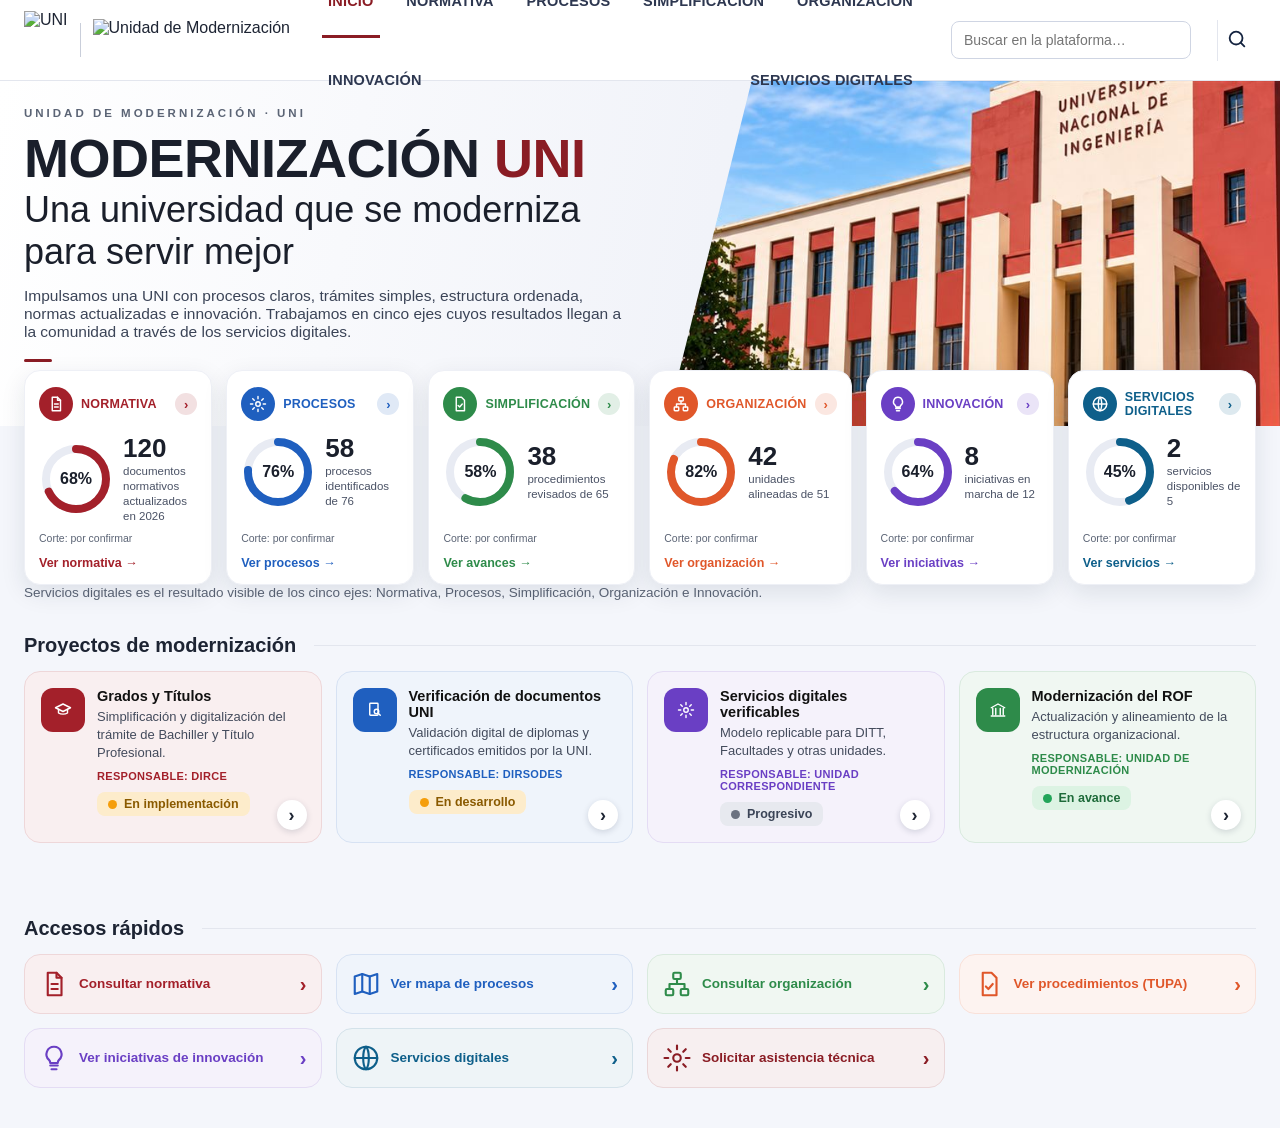
==== commit ab3ecf65: "quitando novedades" ====
--- a/docs/index.html
+++ b/docs/index.html
@@ -276,6 +276,22 @@
 .fuente-c{font-size:12px;color:var(--muted);margin:14px 0 0}
 .sub{margin:22px 0 10px;font-size:15px;color:#1a1f2b}
 
+.tdash h3{font-size:15px;margin:0 0 10px;color:#1a1f2b}
+.tk-row{display:grid;grid-template-columns:repeat(5,1fr);gap:12px;margin:8px 0 14px}
+.tk{background:#f6f8fc;border:1px solid var(--line);border-radius:12px;padding:14px;display:flex;flex-direction:column;gap:4px}
+.tk b{font-size:26px;line-height:1.1}
+.tk span{font-size:12px;color:var(--muted);text-transform:uppercase;letter-spacing:.04em}
+.tb-track{height:10px;background:#e8ebf3;border-radius:999px;overflow:hidden}
+.tb-track i{display:block;height:100%;background:var(--red);border-radius:999px}
+.tk-track{height:14px;background:#e8ebf3;border-radius:999px;overflow:hidden;margin-bottom:20px}
+.tk-track i{display:block;height:100%;background:#2e8b4a;border-radius:999px}
+.tb-track.sm{display:inline-block;width:110px;height:8px;vertical-align:middle}
+.tdash-cols{display:grid;grid-template-columns:1fr 1fr;gap:28px;margin-bottom:22px}
+.tb-row{display:grid;grid-template-columns:minmax(120px,240px) 1fr 36px;gap:10px;align-items:center;margin-bottom:8px;font-size:13px}
+.tb-row b{text-align:right}
+.tdash-q{width:100%;padding:10px 14px;border:1px solid #cfd5e3;border-radius:10px;font:inherit;margin:2px 0 12px}
+#tupa-dash .tw td{vertical-align:middle}
+@media(max-width:900px){.tk-row{grid-template-columns:1fr 1fr}.tdash-cols{grid-template-columns:1fr}}
 .panel.pres{padding:30px 32px 34px}
 .defn{margin:0 0 26px;display:grid;grid-template-columns:minmax(0,360px) minmax(0,1fr);gap:28px;align-items:center;background:#fff;border:1px solid var(--line);border-radius:var(--radius);padding:26px}
 .defn img{width:100%;aspect-ratio:16/9;object-fit:cover;border-radius:12px;display:block}
@@ -497,7 +513,7 @@
 
 <script>
 /* ===== Configuración (inyectada por build.ps1 desde config.json) ===== */
-const CFG = {"sheetId":"1uZXfUJEjqB4Cp5wfel468guVGFYdLR3NtXSsrEAdOWU","logo":"img/logo-uni.png","heroImage":"img/hero-inicio.jpg","tabs":{"resumen":"Resumen","proyectos":"Proyectos","normativa":"Normativa","procesos":"Procesos","simplificacion":"Simplificacion","organizacion":"Organizacion","innovacion":"Innovacion","servicios":"ServiciosDigitales","documentos":"Documentos","retos":"Retos","casos":"Casos","novedades":"Novedades"},"contacto":{"correo":"","anexo":"","ubicacion":"","horario":""},"asistencia":"","nav":{"inicio":"inicio.html","normativa":"normativa.html","procesos":"procesos.html","simplificacion":"simplificacion.html","organizacion":"organizacion.html","innovacion":"innovacion.html","servicios-digitales":"servicios-digitales.html"},"unidad":"img/unidad.png","orgImage":"img/organigrama.jpg"};
+const CFG = {"sheetId":"1uZXfUJEjqB4Cp5wfel468guVGFYdLR3NtXSsrEAdOWU","tupaSheetId":"1H97qAnNJGs_Lf9aoV9EW_1_-iMBthI3T","logo":"img/logo-uni.png","heroImage":"img/hero-inicio.jpg","tabs":{"resumen":"Resumen","proyectos":"Proyectos","normativa":"Normativa","procesos":"Procesos","simplificacion":"Simplificacion","organizacion":"Organizacion","innovacion":"Innovacion","servicios":"ServiciosDigitales","documentos":"Documentos","retos":"Retos","casos":"Casos","novedades":"Novedades"},"contacto":{"correo":"","anexo":"","ubicacion":"","horario":""},"asistencia":"","nav":{"inicio":"inicio.html","normativa":"normativa.html","procesos":"procesos.html","simplificacion":"simplificacion.html","organizacion":"organizacion.html","innovacion":"innovacion.html","servicios-digitales":"servicios-digitales.html"},"unidad":"img/unidad.png","orgImage":"img/organigrama.jpg"};
 const PAGE = 'inicio';
 
 /* ===== Definición de secciones ===== */
@@ -640,12 +656,21 @@
     document.querySelectorAll('.ring .fg').forEach(c=>c.style.strokeDashoffset=c.dataset.off)));
 }
 
+async function tupaResumenRow(){
+  if(!CFG.tupaSheetId) return null;
+  try{
+    const s = tupaStats(await loadTupa());
+    return {clave:'simplificacion', porcentaje:Math.round(s.avg), cifra:s.n-s.pend, descripcion:`procedimientos con avance de ${s.n}`, corte:new Date().toLocaleDateString('es-PE')};
+  }catch(e){ return null; }
+}
 async function loadResumen(){
+  let d = DEMO_RESUMEN;
   try{
     const race = Promise.race([sheet(CFG.tabs.resumen), new Promise((_,rej)=>setTimeout(()=>rej(new Error('t')),4000))]);
-    const d = asObjects(await race); if(d.length) return d;
+    const x = asObjects(await race); if(x.length) d = x;
   }catch(e){}
-  return DEMO_RESUMEN;
+  const row = await tupaResumenRow();
+  return row ? [...d.filter(r=>norm(r.clave)!=='simplificacion'), row] : d;
 }
 
 /* ===== Inicio ===== */
@@ -680,24 +705,10 @@
     <p class="caption">Servicios digitales es el resultado visible de los cinco ejes: Normativa, Procesos, Simplificación, Organización e Innovación.</p>
     <div class="sec-h"><h2>Proyectos de modernización</h2><span class="ln"></span>${proj.length>4?'<a href="#" id="allProj">Ver todos los proyectos →</a>':''}</div>
     <div class="proj" id="projList">${proj.slice(0,4).map(projCard).join('')}</div>
-    <div class="sec-h"><h2>Quiénes somos</h2><span class="ln"></span></div>
-    ${quienesHTML()}
-    <div class="sec-h"><h2>Novedades</h2><span class="ln"></span></div>
-    <div id="novedades"></div>
     <div class="sec-h"><h2>Accesos rápidos</h2><span class="ln"></span></div>
     <div class="quick">${QUICK.map(q=>`<a class="q" href="${esc(q.href())}" style="--c:${q.c}"><span class="qi">${svgIcon(q.ic)}</span><span>${esc(q.t)}</span><b>›</b></a>`).join('')}</div>`;
   const all=$('#allProj');
   if(all) all.onclick=e=>{ e.preventDefault(); const more=!all.dataset.m; all.dataset.m=more?'1':''; $('#projList').innerHTML=(more?proj:proj.slice(0,4)).map(projCard).join(''); all.textContent=more?'Ver menos proyectos ←':'Ver todos los proyectos →'; };
-  renderNovedades();
-}
-
-async function renderNovedades(){
-  const box = $('#novedades'); if(!box) return;
-  let items = [];
-  try{ items = asObjects(await sheet(CFG.tabs.novedades)); }catch(e){}
-  box.innerHTML = items.length
-    ? `<div class="panel novs">${items.slice(0,5).map(n=>`<div class="nov"><small>${esc(n.fecha)}</small><b>${esc(n.titulo)}</b><p>${esc(n.detalle)}</p>${n.enlace?`<a href="${esc(n.enlace)}" target="_blank" rel="noopener">Ver más →</a>`:''}</div>`).join('')}</div>`
-    : `<div class="panel"><div class="empty">Aún no hay novedades publicadas. Se mostrarán aquí desde la pestaña «${esc(CFG.tabs.novedades)}» del Google Sheets.</div></div>`;
 }
 
 /* ===== Búsqueda ===== */
@@ -867,7 +878,7 @@
 };
 const defHTML = key => DEFS[key] ? `<figure class="defn"><img src="img/def-${key}.jpg" alt=""><p>${esc(DEFS[key].t)}</p></figure>` : '';
 function avancesHTML(c){
-  if(c.key==='simplificacion') return simpAvancesHTML(c);
+  if(c.key==='simplificacion') return '<div id="tupa-dash"><div class="panel"><div class="empty">Cargando dashboard…</div></div></div>';
   return `<div class="panel pres">
     <div class="vh"><h2>Avances</h2><span class="tag">Corte: ${esc(c.info.corte)}</span></div>
     <div class="tiles">${c.tiles.map(t=>`<div class="tile" style="--c:${c.sec.c}"><b>${esc(t.n)}</b><span>${esc(t.d)}</span></div>`).join('')}</div>
@@ -922,11 +933,6 @@
       </div>
     </div>
   </footer>`;
-}
-const rofArt = n => (ORG && ORG.arts || []).find(a=>a.n===n) || null;
-function quienesHTML(){
-  const a33 = rofArt(33);
-  return `<div class="panel prose"><p>${esc(a33 ? a33.b[0] : 'La Unidad de Modernización impulsa la modernización institucional de la UNI.')}</p></div>`;
 }
 
 /* ===== Tablas desde Google Sheets ===== */
@@ -1187,32 +1193,66 @@
    dep:'Direcciones de Escuela Profesional de cada Facultad', dc:'Sistema: SIG-Académico UNI', btn:'Ingresar al Portal Académico'}
 ];
 
-function simpAvancesHTML(c){
-  const kpis = [
-    {n:c.tiles[0].n, lbl:c.tiles[0].d, sub:'Procedimientos del TUPA actualizados y simplificados al corte actual.',
-     ic:'<path d="M9 12l2 2 4-4m6 2a9 9 0 11-18 0 9 9 0 0118 0z"/>', kc:'var(--red)', kbg:'#fdecee', badge:'Simplificación TUPA', bc:'sts-ok'},
-    {n:c.tiles[1].n, lbl:c.tiles[1].d, sub:'Proporción de la meta global de simplificación completada a la fecha.',
-     ic:'<path d="M18 20V10M12 20V4M6 20v-6"/>', kc:'#2563EB', kbg:'#eff6ff', badge:'Meta de Avance', bc:'sts-info'},
-    {n:c.tiles[2].n, lbl:c.tiles[2].d, sub:'Exigencias eliminadas al constatar que ya estaban disponibles en los sistemas de la UNI o en RENIEC.',
-     ic:'<path d="M22 11.08V12a10 10 0 11-5.93-9.14"/><path d="M22 4L12 14.01l-3-3"/>', kc:'#10B981', kbg:'#ecfdf5', badge:'Requisitos Eliminados', bc:'sts-ok'}
-  ];
-  return `<div class="panel">
-    <div class="vh"><h2>Avances</h2><span class="tag">Corte: ${esc(c.info.corte)}</span></div>
-    <p class="vdesc">Indicadores de avance del programa de Simplificación Administrativa de la UNI.</p>
-    <div class="kpi-row">
-      ${kpis.map(k=>`<div class="kpi-card" style="--kc:${k.kc};--kc-bg:${k.kbg}">
-        <div class="kc-head">
-          <div class="kc-ico"><svg viewBox="0 0 24 24" fill="none" stroke="currentColor" stroke-width="1.8" stroke-linecap="round" stroke-linejoin="round">${k.ic}</svg></div>
-          <span class="sts ${k.bc}">${esc(k.badge)}</span>
-        </div>
-        <div>
-          <div class="kc-num">${esc(k.n)}</div>
-          <div class="kc-lbl">${esc(k.lbl)}</div>
-          <div class="kc-sub">${esc(k.sub)}</div>
-        </div>
-      </div>`).join('')}
+const TUPA_REFRESH_MS = 300000;
+async function loadTupa(){
+  const r = await fetch(`https://docs.google.com/spreadsheets/d/${CFG.tupaSheetId}/gviz/tq?tqx=out:csv`, {cache:'no-store'});
+  if(!r.ok) throw new Error(r.status);
+  const rows = parseCSV(await r.text()).filter(x=>x.some(v=>v.trim()!==''));
+  return rows.slice(1).filter(x=>(x[1]||'').trim()).map(x=>{
+    const raw = (x[4]||'').trim(), n = parseFloat(raw.replace('%','').replace(',','.')) || 0;
+    return {nro:(x[0]||'').trim(), tramite:x[1].trim(), area:(x[3]||'').trim() || 'Sin área', pct: raw.includes('%') || n>1 ? n : n*100, estado:(x[5]||'').trim() || 'Sin estado'};
+  });
+}
+function tupaStats(rows){
+  const n = rows.length;
+  const avg = n ? rows.reduce((s,r)=>s+r.pct,0)/n : 0;
+  const done = rows.filter(r=>r.pct>=100).length;
+  const pend = rows.filter(r=>r.pct===0).length;
+  const count = key => rows.reduce((m,r)=>(m[r[key]]=(m[r[key]]||0)+1,m),{});
+  return {n, avg, done, pend, enCurso:n-done-pend, byEstado:count('estado'), byArea:count('area')};
+}
+function tupaBars(obj, total, color){
+  return Object.entries(obj).sort((a,b)=>b[1]-a[1]).map(([k,v])=>`<div class="tb-row"><span>${esc(k)}</span><div class="tb-track"><i style="width:${(v/total*100).toFixed(1)}%;background:${color}"></i></div><b>${v}</b></div>`).join('');
+}
+function tupaRows(rows){
+  return rows.map(r=>`<tr data-s="${esc((r.tramite+' '+r.area+' '+r.estado).toLowerCase())}"><td>${esc(r.nro)}</td><td>${esc(r.tramite)}</td><td>${esc(r.area)}</td><td><span class="tb-track sm"><i style="width:${r.pct.toFixed(0)}%"></i></span> ${r.pct.toFixed(0)}%</td><td>${esc(r.estado)}</td></tr>`).join('');
+}
+function tupaDashHTML(rows, stamp){
+  const s = tupaStats(rows);
+  const kpi = (v,l,c)=>`<div class="tk"><b style="color:${c}">${v}</b><span>${l}</span></div>`;
+  return `<div class="panel tdash">
+    <div class="vh"><h2>Avance de simplificación de procedimientos TUPA</h2><span class="tag">Actualizado ${stamp}</span></div>
+    <p class="vdesc">Seguimiento de los ${s.n} procedimientos del TUPA. Los datos provienen del Google Sheets y se actualizan automáticamente.</p>
+    <div class="tk-row">
+      ${kpi(s.n,'Procedimientos','#1a1f2b')}
+      ${kpi(s.avg.toFixed(1)+'%','Avance promedio','#2e8b4a')}
+      ${kpi(s.done,'Completados','#10B981')}
+      ${kpi(s.enCurso,'En curso','#F59E0B')}
+      ${kpi(s.pend,'Pendientes','#ba1a1a')}
     </div>
+    <div class="tk-track"><i style="width:${s.avg.toFixed(1)}%"></i></div>
+    <div class="tdash-cols">
+      <div><h3>Por estado</h3>${tupaBars(s.byEstado, s.n, '#2e8b4a')}</div>
+      <div><h3>Por área responsable</h3>${tupaBars(s.byArea, s.n, '#1f5fbf')}</div>
+    </div>
+    <h3>Detalle de procedimientos</h3>
+    <input class="tdash-q" type="search" placeholder="Buscar trámite, área o estado…">
+    <div class="tw"><table class="mt"><thead><tr><th>Nº</th><th>Trámite</th><th>Área responsable</th><th>Avance</th><th>Estado</th></tr></thead><tbody>${tupaRows(rows)}</tbody></table></div>
   </div>`;
+}
+async function renderTupaDashboard(el){
+  if(!el) return;
+  if(!CFG.tupaSheetId){ el.innerHTML = '<div class="panel"><div class="note">Falta el ID del Google Sheets del TUPA en config.json (tupaSheetId).</div></div>'; return; }
+  try{
+    const rows = await loadTupa();
+    const stamp = new Date().toLocaleTimeString('es-PE',{hour:'2-digit',minute:'2-digit'});
+    el.innerHTML = tupaDashHTML(rows, stamp);
+    const q = el.querySelector('.tdash-q');
+    q.addEventListener('input', ()=>{ const t = norm(q.value); el.querySelectorAll('tbody tr').forEach(tr=>{ tr.style.display = norm(tr.dataset.s).includes(t) ? '' : 'none'; }); });
+  }catch(e){
+    el.innerHTML = '<div class="panel"><div class="note">No se pudo leer el Google Sheets del TUPA. Verifica que esté compartido como «Cualquier persona con el enlace – Lector».</div></div>';
+  }
+  if(!window._tupaTimer) window._tupaTimer = setInterval(()=>{ const cur = $('#tupa-dash'); if(cur) renderTupaDashboard(cur); }, TUPA_REFRESH_MS);
 }
 
 function tupaCatalogView(el){
@@ -1811,7 +1851,7 @@
     const info = rinfo(res,key);
     const c = {res, key, sec, M, info, corte:info.corte, ext:k=>ext(res,k), current:null};
     c.tiles = M.tiles(c);
-    const views = [{id:'presentacion', label:'Presentación', icon:VI.eye, run:(el,cx)=>{ el.innerHTML=presHTML(cx); }}, {id:'avances', label:'Avances', icon:VI.steps, run:(el,cx)=>{ el.innerHTML=avancesHTML(cx); }}, ...M.views(c)];
+    const views = [{id:'presentacion', label:'Presentación', icon:VI.eye, run:(el,cx)=>{ el.innerHTML=presHTML(cx); }}, {id:'avances', label:'Avances', icon:VI.steps, run:(el,cx)=>{ el.innerHTML=avancesHTML(cx); if(cx.key==='simplificacion') renderTupaDashboard($('#tupa-dash')); }}, ...M.views(c)];
     c.go = id => {
       const v = views.find(x=>x.id===id) || views[0];
       c.current = v.id;
